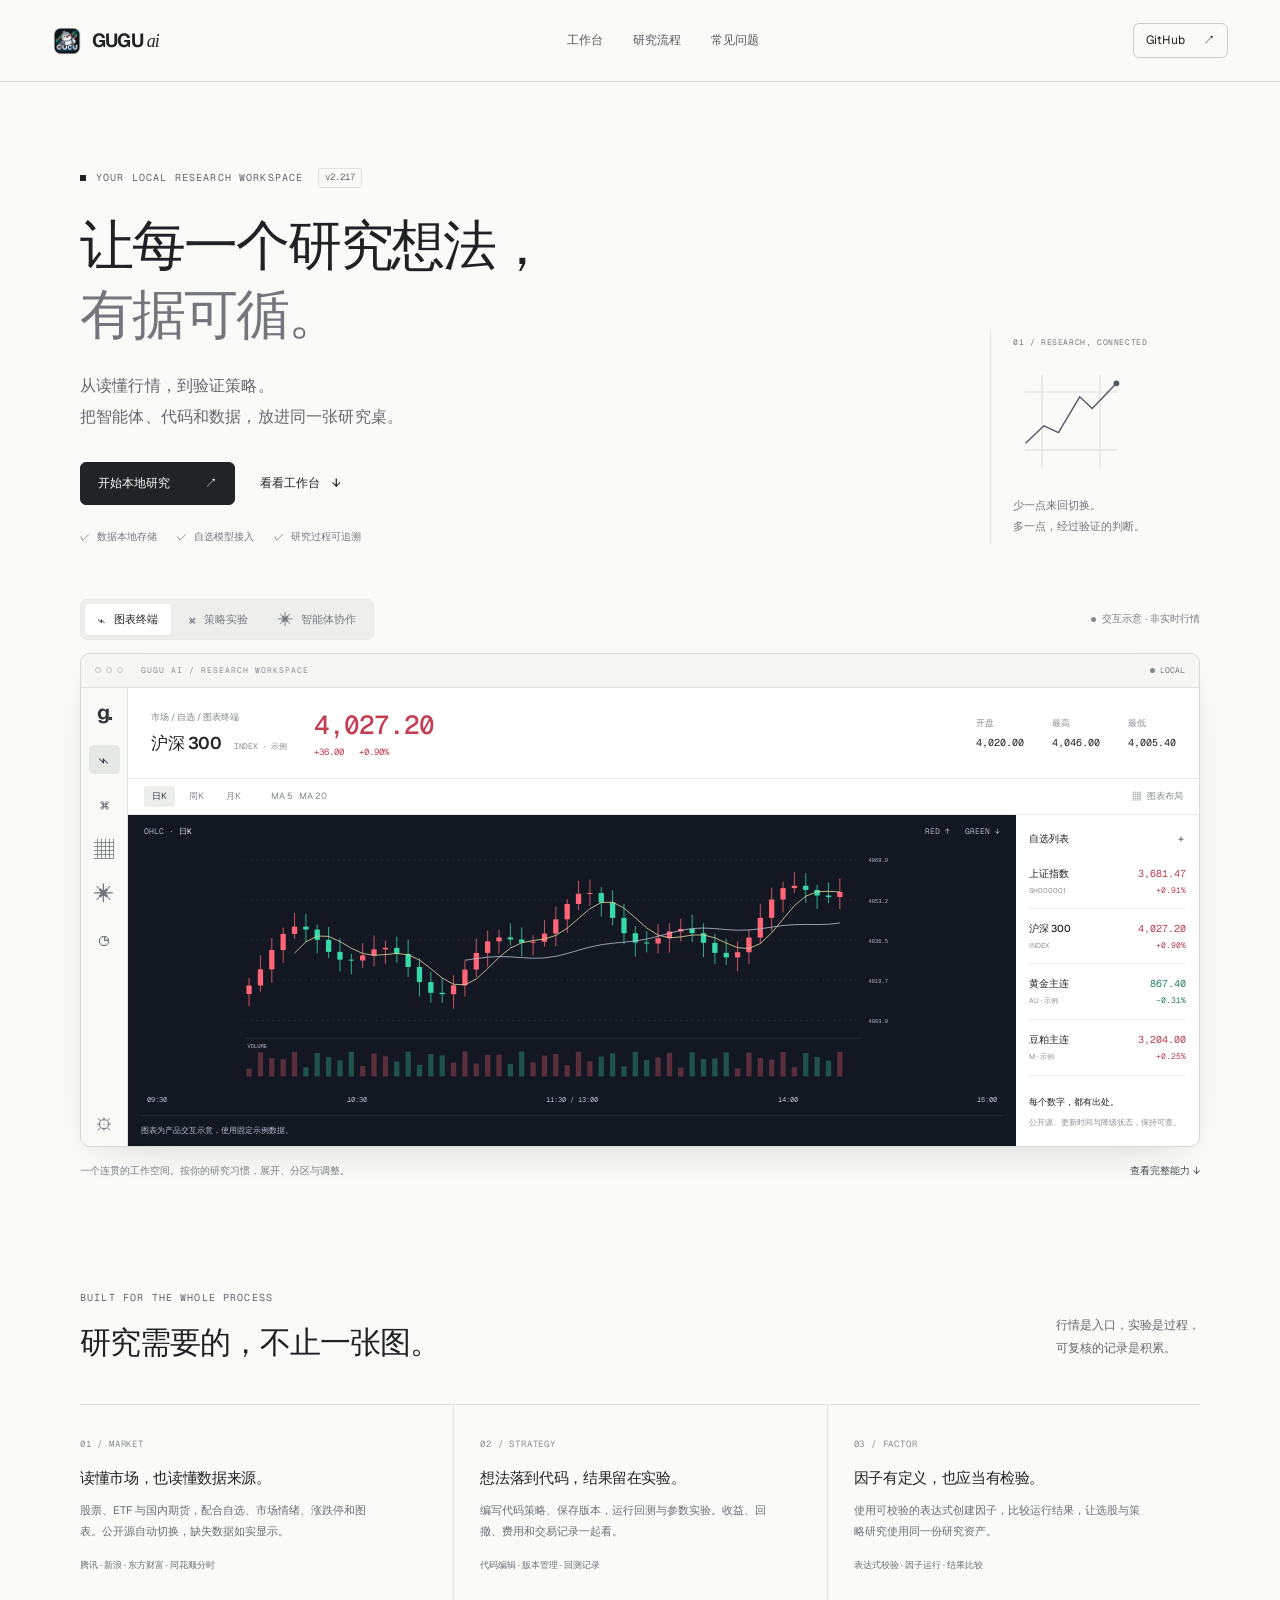
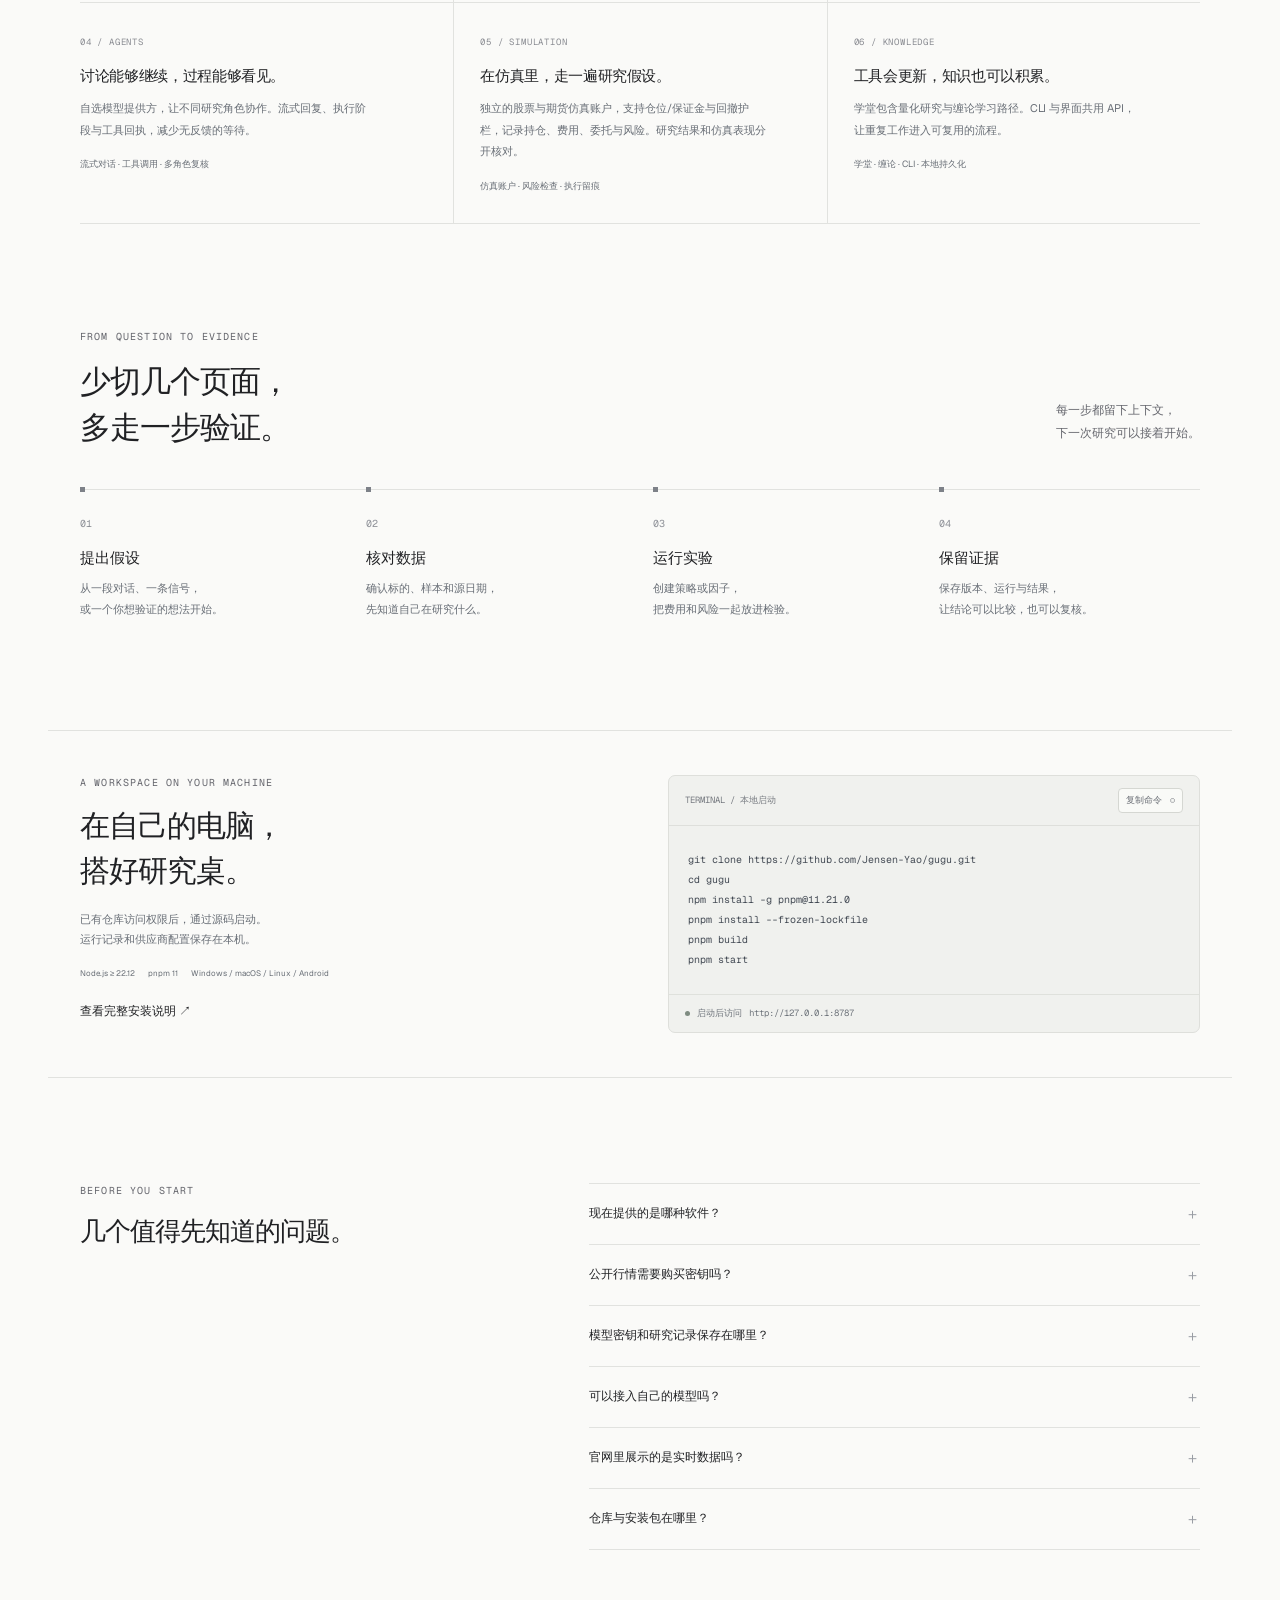
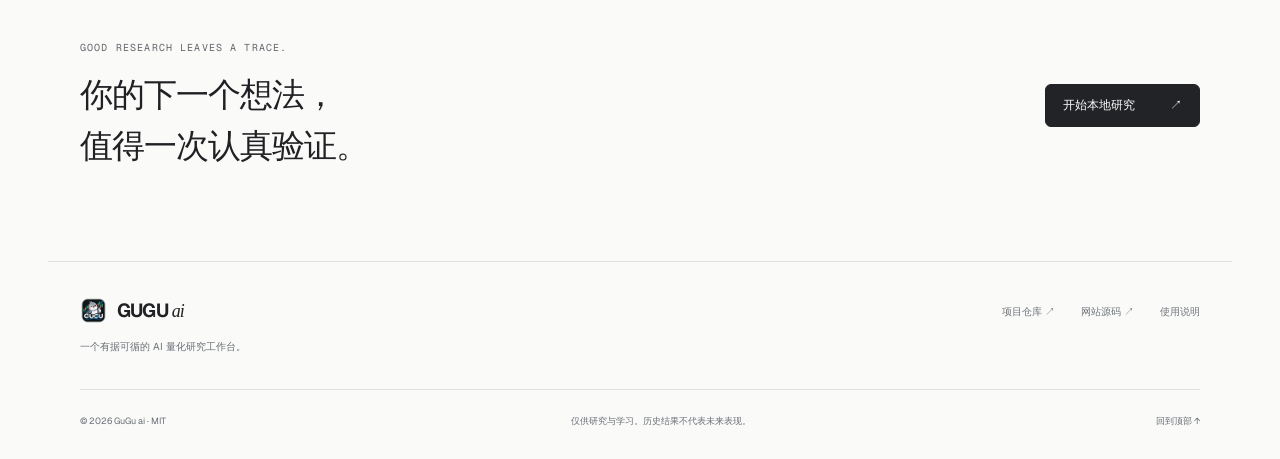
==== site/index.html @ 92b81708 "docs: update product version" ====
<!doctype html>
<html lang="zh-CN">
<head>
  <meta charset="utf-8">
  <meta name="viewport" content="width=device-width, initial-scale=1">
  <meta name="theme-color" content="#fafaf8">
  <meta name="description" content="GuGu ai 是在本地运行的 AI 量化研究工作台。把行情、智能体、代码策略、因子检验与仿真账户连接成可追溯的研究流程。">
  <meta property="og:title" content="GuGu ai — 让每一个研究想法，有据可循。">
  <meta property="og:description" content="行情、策略、因子与智能体，一个连贯的本地研究工作台。">
  <meta property="og:type" content="website">
  <meta property="og:url" content="https://jensen-yao.github.io/gugu-site/">
  <meta name="twitter:card" content="summary_large_image">
  <meta property="og:image" content="https://jensen-yao.github.io/gugu-site/assets/social.png">
  <link rel="canonical" href="https://jensen-yao.github.io/gugu-site/">
  <link rel="icon" href="assets/logo.png" type="image/png">
  <link rel="stylesheet" href="style.css">
  <title>GuGu ai · 让研究，有据可循。</title>
  <script src="app.js" defer></script>
</head>
<body>
  <a class="skip-link" href="#main">跳到正文</a>
  <header class="site-header">
    <a class="brand" href="#" aria-label="GuGu ai 首页"><img src="assets/logo.png" width="30" height="30" alt=""><span>GUGU<span class="brand-ai">ai</span></span></a>
    <nav aria-label="主导航"><a href="#workspace">工作台</a><a href="#workflow">研究流程</a><a href="#questions">常见问题</a></nav>
    <a class="header-action" href="https://github.com/Jensen-Yao/gugu" target="_blank" rel="noopener noreferrer">GitHub <span aria-hidden="true">↗</span></a>
  </header>
  <main id="main">
    <section class="hero section-wrap" aria-labelledby="hero-title">
      <div class="hero-copy">
        <div class="eyebrow"><span class="small-mark" aria-hidden="true"></span> YOUR LOCAL RESEARCH WORKSPACE <span class="version">v2.217</span></div>
        <h1 id="hero-title">让每一个研究想法，<br><span>有据可循。</span></h1>
        <p class="hero-description">从读懂行情，到验证策略。<br class="desktop-break">把智能体、代码和数据，放进同一张研究桌。</p>
        <div class="hero-actions"><a class="button button-primary" href="#start">开始本地研究 <span aria-hidden="true">↗</span></a><a class="text-link" href="#workspace">看看工作台 <span aria-hidden="true">↓</span></a></div>
        <div class="hero-notes"><span><i aria-hidden="true">✓</i> 数据本地存储</span><span><i aria-hidden="true">✓</i> 自选模型接入</span><span><i aria-hidden="true">✓</i> 研究过程可追溯</span></div>
      </div>
      <div class="hero-aside"><span class="aside-index">01 / RESEARCH, CONNECTED</span><svg viewBox="0 0 120 120" aria-hidden="true"><path d="M12 90h96M30 108V12M12 30h96M90 108V12"/><path class="aside-trend" d="M13 83l19-18 15 7 22-37 13 12 25-26"/><circle cx="107" cy="21" r="3"/></svg><p>少一点来回切换。<br>多一点，经过验证的判断。</p></div>
    </section>

    <section id="workspace" class="workspace-section section-wrap" aria-labelledby="workspace-title">
      <div class="workspace-heading"><h2 id="workspace-title" class="visually-hidden">探索研究工作台</h2><div class="preview-tabs" role="tablist" aria-label="工作台预览"><button id="tab-market" role="tab" aria-selected="true" aria-controls="preview-market" tabindex="0" data-view="market"><span aria-hidden="true">⌁</span> 图表终端</button><button id="tab-strategy" role="tab" aria-selected="false" aria-controls="preview-strategy" tabindex="-1" data-view="strategy"><span aria-hidden="true">⌘</span> 策略实验</button><button id="tab-agent" role="tab" aria-selected="false" aria-controls="preview-agent" tabindex="-1" data-view="agent"><span aria-hidden="true">✳</span> 智能体协作</button></div><span class="preview-label"><span aria-hidden="true"></span> 交互示意 · 非实时行情</span></div>
      <div class="product-window">
        <div class="window-chrome"><span class="window-dot"></span><span class="window-dot"></span><span class="window-dot"></span><span class="window-title">GUGU AI / RESEARCH WORKSPACE</span><span class="window-local"><span></span> LOCAL</span></div>
        <div class="product-content">
          <aside class="product-rail" aria-hidden="true"><span class="mini-logo">g.</span><span class="rail-item selected">⌁</span><span class="rail-item">⌘</span><span class="rail-item">▦</span><span class="rail-item">✳</span><span class="rail-item">◷</span><span class="rail-bottom">⚙</span></aside>
          <div class="preview-main">
            <section id="preview-market" class="preview-panel" role="tabpanel" aria-labelledby="tab-market">
              <div class="terminal-top"><div><span class="terminal-breadcrumb">市场 / 自选 / 图表终端</span><h3>沪深 300 <span>INDEX · 示例</span></h3></div><div class="terminal-price"><strong>4,027.20</strong><span>+36.00 &nbsp; +0.90%</span></div><dl class="preview-metrics"><div><dt>开盘</dt><dd>4,020.00</dd></div><div><dt>最高</dt><dd>4,046.00</dd></div><div><dt>最低</dt><dd>4,005.40</dd></div></dl></div>
              <div class="terminal-tools"><div class="periods" role="group" aria-label="示意图周期"><button data-period="1d" class="selected" aria-pressed="true">日K</button><button data-period="1w" aria-pressed="false">周K</button><button data-period="1M" aria-pressed="false">月K</button></div><span>MA 5 &nbsp; MA 20</span><span class="tool-layout">▦ &nbsp; 图表布局</span></div>
              <div class="terminal-body"><div class="chart-preview"><div class="chart-caption"><span>OHLC · <b id="chart-period-label">日K</b></span><span>RED ↑ &nbsp; GREEN ↓</span></div><svg id="market-chart" viewBox="0 0 850 320" role="img" aria-label="可切换周期的红涨绿跌K线示意图"></svg><div class="chart-footer"><span>09:30</span><span>10:30</span><span>11:30 / 13:00</span><span>14:00</span><span>15:00</span></div><div class="chart-source">图表为产品交互示意，使用固定示例数据。</div></div><aside class="watch-preview"><div>自选列表 <span>＋</span></div><dl><div><dt>上证指数<small>SH000001</small></dt><dd class="up">3,681.47<small>+0.91%</small></dd></div><div><dt>沪深 300<small>INDEX</small></dt><dd class="up">4,027.20<small>+0.90%</small></dd></div><div><dt>黄金主连<small>AU · 示例</small></dt><dd class="down">867.40<small>−0.31%</small></dd></div><div><dt>豆粕主连<small>M · 示例</small></dt><dd class="up">3,204.00<small>+0.25%</small></dd></div></dl><div class="watch-bottom"><b>每个数字，都有出处。</b><p>公开源、更新时间与降级状态，保持可查。</p></div></aside></div>
            </section>
            <section id="preview-strategy" class="preview-panel strategy-preview" role="tabpanel" aria-labelledby="tab-strategy" hidden>
              <div class="demo-heading"><div><span class="terminal-breadcrumb">研究 / 策略实验</span><h3>把假设，交给数据验证。</h3></div><span class="demo-badge">工作流示意</span></div>
              <div class="strategy-grid"><div class="code-demo"><div><span>trend_research.js</span><span>JavaScript</span></div><pre><code><span class="code-comment">// 先定义信号，再检验假设。</span>
<span class="code-keyword">const</span> fast = sma(close, <span class="code-number">10</span>);
<span class="code-keyword">const</span> slow = sma(close, <span class="code-number">30</span>);

<span class="code-keyword">return</span> {
  enter: crossAbove(fast, slow),
  exit: crossBelow(fast, slow),
  risk: { maxWeight: <span class="code-number">0.2</span> }
};

<span class="code-comment">// 伪代码示意，请按平台运行接口编写。</span></code></pre></div><div class="experiment-steps"><div><span>01</span><section><b>明确研究假设</b><p>信号、标的、样本窗口与风险约束。</p></section><i>✓</i></div><div><span>02</span><section><b>运行回测实验</b><p>把费用、滑点与样本边界放进结果。</p></section><i>✓</i></div><div><span>03</span><section><b>比较运行与证据</b><p>保留参数版本、运行记录与指标。</p></section><i>✓</i></div><div class="experiment-note">收益曲线只是开始。<br><b>研究结论，应当能够被复核。</b></div></div></div>
            </section>
            <section id="preview-agent" class="preview-panel agent-preview" role="tabpanel" aria-labelledby="tab-agent" hidden>
              <div class="demo-heading"><div><span class="terminal-breadcrumb">研究 / 智能体协作</span><h3>看得见过程，也找得到依据。</h3></div><span class="demo-badge">对话过程示意</span></div><div class="agent-demo-grid"><div class="agent-conversation"><div class="demo-user">研究沪深 300 的动量策略，先确认数据，再提出验证方案。</div><div class="demo-agent"><span class="agent-avatar">g.</span><div><b>GUGU 研究助手</b><p>先检查数据来源与样本窗口，再比较不同动量周期的表现。将交易成本和回撤作为检验约束。</p><div class="tool-receipt"><span>✓</span><div><strong>读取市场历史数据</strong><small>工具回执 · 提供方 / 周期 / 样本范围</small></div><span>已完成</span></div><details><summary>查看研究阶段</summary><p>核实数据 → 明确假设 → 设计实验 → 复核证据。模型提供的过程说明与工具回执可展开查看。</p></details></div></div></div><div class="agent-roles"><span class="tiny-title">一起研究，各有侧重</span><div><i>01</i><b>行情分析</b><small>价格、结构与样本质量</small></div><div><i>02</i><b>策略研究</b><small>信号、参数与实验设计</small></div><div><i>03</i><b>风险复核</b><small>回撤、成本与失效条件</small></div><p>工具调用与结果有迹可循，<br>等待也能知道进度。</p></div></div>
            </section>
          </div>
        </div>
      </div>
      <div class="workspace-caption"><span>一个连贯的工作空间。按你的研究习惯，展开、分区与调整。</span><a href="#capabilities">查看完整能力 <span aria-hidden="true">↓</span></a></div>
    </section>

    <section id="capabilities" class="capabilities section-wrap" aria-labelledby="capabilities-title">
      <div class="section-heading"><div><span class="eyebrow">BUILT FOR THE WHOLE PROCESS</span><h2 id="capabilities-title">研究需要的，不止一张图。</h2></div><p>行情是入口，实验是过程，<br>可复核的记录是积累。</p></div>
      <div class="capability-grid"><article><span class="feature-index">01 / MARKET</span><h3>读懂市场，也读懂数据来源。</h3><p>股票、ETF 与国内期货，配合自选、市场情绪、涨跌停和图表。公开源自动切换，缺失数据如实显示。</p><span class="feature-note">腾讯 · 新浪 · 东方财富 · 同花顺分时</span></article><article><span class="feature-index">02 / STRATEGY</span><h3>想法落到代码，结果留在实验。</h3><p>编写代码策略、保存版本，运行回测与参数实验。收益、回撤、费用和交易记录一起看。</p><span class="feature-note">代码编辑 · 版本管理 · 回测记录</span></article><article><span class="feature-index">03 / FACTOR</span><h3>因子有定义，也应当有检验。</h3><p>使用可校验的表达式创建因子，比较运行结果，让选股与策略研究使用同一份研究资产。</p><span class="feature-note">表达式校验 · 因子运行 · 结果比较</span></article><article><span class="feature-index">04 / AGENTS</span><h3>讨论能够继续，过程能够看见。</h3><p>自选模型提供方，让不同研究角色协作。流式回复、执行阶段与工具回执，减少无反馈的等待。</p><span class="feature-note">流式对话 · 工具调用 · 多角色复核</span></article><article><span class="feature-index">05 / SIMULATION</span><h3>在仿真里，走一遍研究假设。</h3><p>独立的股票与期货仿真账户，支持仓位/保证金与回撤护栏，记录持仓、费用、委托与风险。研究结果和仿真表现分开核对。</p><span class="feature-note">仿真账户 · 风险检查 · 执行留痕</span></article><article><span class="feature-index">06 / KNOWLEDGE</span><h3>工具会更新，知识也可以积累。</h3><p>学堂包含量化研究与缠论学习路径。CLI 与界面共用 API，让重复工作进入可复用的流程。</p><span class="feature-note">学堂 · 缠论 · CLI · 本地持久化</span></article></div>
    </section>

    <section id="workflow" class="workflow section-wrap" aria-labelledby="workflow-title"><div class="section-heading"><div><span class="eyebrow">FROM QUESTION TO EVIDENCE</span><h2 id="workflow-title">少切几个页面，<br>多走一步验证。</h2></div><p>每一步都留下上下文，<br>下一次研究可以接着开始。</p></div><ol class="workflow-line"><li><span>01</span><h3>提出假设</h3><p>从一段对话、一条信号，<br>或一个你想验证的想法开始。</p></li><li><span>02</span><h3>核对数据</h3><p>确认标的、样本和源日期，<br>先知道自己在研究什么。</p></li><li><span>03</span><h3>运行实验</h3><p>创建策略或因子，<br>把费用和风险一起放进检验。</p></li><li><span>04</span><h3>保留证据</h3><p>保存版本、运行与结果，<br>让结论可以比较，也可以复核。</p></li></ol></section>

    <section id="start" class="start-section section-wrap" aria-labelledby="start-title"><div class="start-copy"><span class="eyebrow">A WORKSPACE ON YOUR MACHINE</span><h2 id="start-title">在自己的电脑，<br>搭好研究桌。</h2><p>已有仓库访问权限后，通过源码启动。<br>运行记录和供应商配置保存在本机。</p><div class="start-requirements"><span>Node.js ≥ 22.12</span><span>pnpm 11</span><span>Windows / macOS / Linux / Android</span></div><a class="text-link" href="https://github.com/Jensen-Yao/gugu#快速开始" target="_blank" rel="noopener noreferrer">查看完整安装说明 ↗</a></div><div class="install-panel"><div class="install-heading"><span>TERMINAL / 本地启动</span><button id="copy-install" type="button" aria-label="复制启动命令">复制命令 <span aria-hidden="true">▢</span></button></div><pre><code id="install-code">git clone https://github.com/Jensen-Yao/gugu.git
cd gugu
npm install -g pnpm@11.21.0
pnpm install --frozen-lockfile
pnpm build
pnpm start</code></pre><div class="install-footer"><span class="local-dot"></span> 启动后访问 <code>http://127.0.0.1:8787</code></div><p id="copy-status" class="visually-hidden" role="status" aria-live="polite"></p></div></section>

    <section id="questions" class="faq section-wrap" aria-labelledby="faq-title"><div class="faq-heading"><span class="eyebrow">BEFORE YOU START</span><h2 id="faq-title">几个值得先知道的问题。</h2></div><div class="faq-list"><details><summary>现在提供的是哪种软件？<span aria-hidden="true">＋</span></summary><p>目前提供本地 Web 工作台、Node.js 服务、CLI、Electron 桌面端，以及 Android 原生端。桌面端复用同一界面和本地后端；Android 端内置全部沪深北A股与国内期货完整合约目录、公开行情快照、本地模拟炒股、研究、学堂与工具，不需要填写服务地址。公开下载站尚未发布。此站点用于介绍产品与演示交互。</p></details><details><summary>公开行情需要购买密钥吗？<span aria-hidden="true">＋</span></summary><p>已接入的公开行情通道无需密钥。它们通过轮询获取数据，可能延迟、限流或暂时不可用，并非交易所逐笔行情。页面会展示来源、源日期与快照降级状态；同花顺通道用于股票分时。</p></details><details><summary>模型密钥和研究记录保存在哪里？<span aria-hidden="true">＋</span></summary><p>供应商配置、会话和研究记录保存在本机 data 目录，不放入代码仓库。使用模型时，请求会发往你选择的模型提供方；调用外部工具时，数据传输范围由对应连接配置决定。</p></details><details><summary>可以接入自己的模型吗？<span aria-hidden="true">＋</span></summary><p>可以在工作台设置里配置模型提供方，包括 OpenAI 兼容接口及本地模型服务。模型的费用、网络可用性与工具支持，以你配置的提供方为准。</p></details><details><summary>官网里展示的是实时数据吗？<span aria-hidden="true">＋</span></summary><p>官网预览采用固定示例数据，帮助理解页面和研究流程。实际行情、模型调用和研究任务需要在启动后的本地工作台中使用。</p></details><details><summary>仓库与安装包在哪里？<span aria-hidden="true">＋</span></summary><p>应用代码位于 GitHub 项目仓库，目前需要访问权限。可以按 README 从源码运行，也可在本地执行 `pnpm desktop:build` 生成 Windows 安装包；这里没有提供未经发布的下载链接。</p></details></div></section>

    <section class="final-cta section-wrap"><div><span class="eyebrow">GOOD RESEARCH LEAVES A TRACE.</span><h2>你的下一个想法，<br>值得一次认真验证。</h2></div><a class="button button-primary" href="#start">开始本地研究 <span aria-hidden="true">↗</span></a></section>
  </main>
  <footer class="site-footer section-wrap"><div><a class="brand" href="#"><img src="assets/logo.png" width="27" height="27" alt=""><span>GUGU<span class="brand-ai">ai</span></span></a><p>一个有据可循的 AI 量化研究工作台。</p></div><div class="footer-links"><a href="https://github.com/Jensen-Yao/gugu" target="_blank" rel="noopener noreferrer">项目仓库 ↗</a><a href="https://github.com/Jensen-Yao/gugu-site" target="_blank" rel="noopener noreferrer">网站源码 ↗</a><a href="#questions">使用说明</a></div><div class="footer-bottom"><span>© 2026 GuGu ai · MIT</span><span>仅供研究与学习。历史结果不代表未来表现。</span><a href="#">回到顶部 ↑</a></div></footer>
</body>
</html>
---- site/style.css ----
@font-face{font-family:Geist;src:url('assets/fonts/geist-latin.woff2') format('woff2');font-weight:100 900;font-display:swap}@font-face{font-family:'Geist Mono';src:url('assets/fonts/geist-mono-latin.woff2') format('woff2');font-weight:100 900;font-display:swap}
:root{color-scheme:light;--paper:#fafaf8;--ink:#202124;--muted:#65666d;--line:#e1e2df;--navy:#131722;--red:#ff6577;--green:#38d9a9;--mono:'Geist Mono',Consolas,monospace;font-family:Geist,'Segoe UI','PingFang SC','Microsoft YaHei',sans-serif;font-synthesis:none;scroll-behavior:smooth;scroll-padding-top:94px}*{box-sizing:border-box}body{margin:0;background:var(--paper);color:var(--ink);font-size:15px;-webkit-font-smoothing:antialiased}button,a{-webkit-tap-highlight-color:transparent}a{color:inherit;text-decoration:none}button{font:inherit;cursor:pointer}button:focus-visible,a:focus-visible,summary:focus-visible{outline:2px solid #45618a;outline-offset:5px}button,a,summary{touch-action:manipulation}h1,h2,h3,p{margin:0}button:disabled{cursor:default}[hidden]{display:none!important}.section-wrap{max-width:1184px;margin-inline:auto;padding-inline:32px}.eyebrow{display:flex;align-items:center;gap:10px;font:10px/1.6 var(--mono);letter-spacing:1.15px;color:var(--muted)}.site-header{max-width:1440px;margin:auto;padding:23px 52px;display:flex;align-items:center;justify-content:space-between;border-bottom:1px solid var(--line);gap:24px}.brand{display:inline-flex;align-items:center;gap:10px;font-size:19px;font-weight:680;letter-spacing:-.8px}.brand img{display:block}.brand-ai{font-family:Georgia,serif;font-style:italic;font-size:18px;letter-spacing:-1px;padding-left:4px;font-weight:500}.site-header nav{display:flex;gap:30px;margin-left:34px}.site-header nav a,.header-action{font-size:12px;color:#55565c}.site-header nav a:hover,.text-link:hover,.footer-links a:hover{color:#111;text-decoration:underline;text-underline-offset:5px}.header-action{display:flex;gap:18px;border:1px solid #cdcecb;border-radius:6px;padding:8px 12px;color:var(--ink)}.hero{padding-top:86px;padding-bottom:55px;display:grid;grid-template-columns:1fr 210px;gap:32px;align-items:end}.small-mark{width:6px;height:6px;background:var(--ink)}.version{font:9px/1.5 var(--mono);letter-spacing:0;padding:2px 6px;border:1px solid var(--line);border-radius:3px;margin-left:5px}.hero h1{font-size:clamp(37px,4.2vw,57px);font-weight:630;line-height:1.3;letter-spacing:-2.1px;margin:23px 0 20px}.hero h1>span{color:#74767c}.hero-description{font-size:16px;line-height:1.95;color:var(--muted);letter-spacing:.15px}.hero-actions{display:flex;gap:25px;align-items:center;margin-top:29px}.button{display:inline-flex;align-items:center;justify-content:center;gap:35px;border-radius:6px;padding:12px 17px;font-size:12px;font-weight:500;min-height:43px;transition:background .16s ease,transform .16s ease}.button-primary{background:#222326;color:white;border:1px solid #222326}.button-primary:hover{background:#414246;transform:translateY(-1px)}.text-link{font-size:12px;font-weight:500;display:inline-flex;gap:12px;align-items:center}.hero-notes{display:flex;gap:20px;font-size:10px;color:#74767c;margin-top:25px}.hero-notes i{font-style:normal;padding-right:4px;color:#55575a}.hero-aside{padding:0 0 7px 22px;border-left:1px solid var(--line)}.aside-index{font:8px var(--mono);letter-spacing:.6px;color:#77797e;white-space:nowrap}.hero-aside svg{width:116px;margin:14px 0 12px;fill:none;stroke:#dcddda;stroke-width:1}.hero-aside .aside-trend{stroke:#535b69;stroke-width:1.5}.hero-aside svg circle{fill:#535b69;stroke:none}.hero-aside p{font-size:11px;line-height:1.9;color:#717379}.workspace-section{scroll-margin-top:25px}.workspace-heading{display:flex;justify-content:space-between;align-items:center;margin-bottom:13px;gap:16px}.preview-tabs{display:flex;gap:4px;padding:4px;background:#eeefec;border:1px solid #e8e9e6;border-radius:7px}.preview-tabs button{border:0;background:none;color:#777980;border-radius:4px;padding:8px 13px;font-size:11px;display:flex;gap:8px;align-items:center;white-space:nowrap;transition:background .14s ease,color .14s ease}.preview-tabs [aria-selected=true]{color:#25262b;background:#fff;box-shadow:0 1px 3px #0000000b}.preview-tabs button span{font-size:15px;line-height:1}.preview-label{font-size:10px;color:#777980;display:flex;align-items:center;gap:6px}.preview-label>span{width:5px;height:5px;border-radius:50%;background:#888b91}.product-window{background:#fff;border:1px solid #d7d9d6;border-radius:10px;overflow:hidden;box-shadow:0 16px 45px -24px #20212433,0 3px 8px #20212405}.window-chrome{height:34px;display:flex;align-items:center;gap:5px;padding:0 14px;background:#f6f7f5;border-bottom:1px solid #e1e2df}.window-dot{width:6px;height:6px;border-radius:50%;border:1px solid #c7c9c5}.window-title{font:8px var(--mono);letter-spacing:1px;color:#8b8d92;margin-left:13px}.window-local{margin-left:auto;display:flex;align-items:center;gap:5px;font:8px var(--mono);color:#74767c}.window-local>span,.local-dot{display:inline-block;width:5px;height:5px;border-radius:50%;background:#7f8c81}.product-content{display:flex;min-height:440px}.product-rail{flex:0 0 47px;border-right:1px solid var(--line);background:#f9faf8;padding:11px 7px;display:flex;align-items:center;flex-direction:column;gap:16px;color:#73757d}.mini-logo{font-size:21px;font-weight:650;color:#34363c;letter-spacing:-1.5px;margin-bottom:3px}.rail-item{display:grid;place-items:center;width:31px;height:29px;font-size:20px}.rail-item.selected{color:#313943;background:#e6e8e6;border-radius:5px}.rail-bottom{margin-top:auto;font-size:17px}.preview-main{flex:1;min-width:0}.terminal-top{display:flex;align-items:center;padding:20px 23px;gap:28px}.terminal-breadcrumb{display:block;font-size:9px;color:#81848c;margin-bottom:8px}.terminal-top h3{font-size:17px;font-weight:600;letter-spacing:-.4px}.terminal-top h3>span{font:8px var(--mono);font-weight:400;color:#8a8c94;margin-left:9px}.terminal-price{margin-right:auto;display:flex;flex-direction:column;gap:4px;color:#c53d52}.terminal-price strong{font:500 26px var(--mono);letter-spacing:-1px}.terminal-price>span{font:9px var(--mono)}.preview-metrics{display:flex;gap:28px;font-size:9px;margin:0}.preview-metrics dt{color:#8a8c93;margin-bottom:6px}.preview-metrics dd{margin:0;font:10px var(--mono)}.terminal-tools{display:flex;align-items:center;border-block:1px solid #e9eae7;gap:22px;padding:7px 16px;font-size:9px;color:#878a91}.periods{display:flex;gap:6px}.periods button{border:0;background:none;color:#858890;font-size:9px;padding:4px 8px;border-radius:3px}.periods .selected{color:#303744;background:#eceeeb}.tool-layout{margin-left:auto}.terminal-body{display:grid;grid-template-columns:1fr 183px;min-height:316px}.chart-preview{background:var(--navy);padding:11px 13px 8px;min-width:0;color:#bfc7d5}.chart-caption{display:flex;justify-content:space-between;gap:12px;font:8px var(--mono);padding:0 3px 6px;color:#acb5c5}.chart-caption b{font-weight:450;color:#e0e4ed}#market-chart{width:100%;height:249px;display:block}.chart-footer{display:flex;justify-content:space-between;font:7px var(--mono);color:#b3bfd2;padding:0 6px;margin-top:3px}.chart-source{font-size:8px;color:#b5bfd0;border-top:1px solid #ffffff13;padding-top:9px;margin-top:11px}.watch-preview{padding:17px 13px;display:flex;flex-direction:column}.watch-preview>div:first-child{display:flex;justify-content:space-between;font-size:10px}.watch-preview dl{margin:8px 0 0}.watch-preview dl>div{display:flex;justify-content:space-between;gap:10px;padding:13px 0;border-bottom:1px solid #eeefec;font-size:10px}.watch-preview dt{font-weight:500}.watch-preview dd{font:10px var(--mono);margin:0;text-align:right}.watch-preview small{display:block;font-size:7px;color:#8b8e96;margin-top:5px;font-weight:400}.watch-preview dd small{color:inherit;font-size:8px}.up{color:#b93f51}.down{color:#238067}.watch-bottom{margin-top:auto;padding-top:14px}.watch-bottom b{font-size:9px;font-weight:500}.watch-bottom p{font-size:8px;line-height:1.8;color:#8b8e96;margin-top:6px}.workspace-caption{display:flex;justify-content:space-between;gap:20px;font-size:10px;color:#797c83;margin-top:17px}.workspace-caption a{color:#454950;white-space:nowrap}.capabilities{padding-top:112px}.section-heading{display:flex;justify-content:space-between;align-items:end;gap:40px;margin-bottom:38px}.section-heading h2,.start-copy h2,.faq h2{font-size:31px;line-height:1.5;letter-spacing:-1px;font-weight:580;margin-top:13px}.section-heading>p{font-size:12px;line-height:1.9;color:var(--muted);padding-bottom:6px}.capability-grid{display:grid;grid-template-columns:repeat(3,1fr);border-top:1px solid var(--line)}.capability-grid article{padding:27px 25px 30px 0;border-bottom:1px solid var(--line);min-height:190px}.capability-grid article:not(:nth-child(3n+1)){padding-left:26px;border-left:1px solid var(--line)}.feature-index{font:9px var(--mono);letter-spacing:.8px;color:#8b8d93}.capability-grid h3{font-size:15px;font-weight:560;line-height:1.6;letter-spacing:-.35px;margin:15px 0 10px}.capability-grid p{font-size:11px;line-height:1.95;color:#686e76;max-width:290px}.feature-note{display:block;font-size:9px;color:#686e76;margin-top:17px}.workflow{padding-top:105px}.workflow-line{display:grid;grid-template-columns:repeat(4,1fr);list-style:none;padding:0;margin:0;gap:25px;border-top:1px solid var(--line)}.workflow-line li{position:relative;padding-top:22px}.workflow-line li:before{content:'';position:absolute;left:0;top:-3px;width:5px;height:5px;background:#7d8188}.workflow-line>li>span{font:10px var(--mono);color:#8c8f96}.workflow-line h3{font-size:15px;font-weight:550;margin:17px 0 10px}.workflow-line p{font-size:11px;color:#686e76;line-height:1.9}.start-section{margin-top:110px;display:grid;grid-template-columns:1fr 1fr;gap:55px;padding-top:44px;padding-bottom:44px;border-block:1px solid var(--line)}.start-copy h2{margin-top:12px;font-size:30px}.start-copy>p{font-size:11px;line-height:1.9;color:#686e76;margin-top:16px}.start-requirements{display:flex;flex-wrap:wrap;gap:13px;font-size:8px;color:#686e76;margin:18px 0 22px}.install-panel{align-self:center;background:#f0f1ee;border:1px solid #dedfdb;border-radius:7px;overflow:hidden}.install-heading{padding:12px 16px;display:flex;align-items:center;justify-content:space-between;border-bottom:1px solid #dedfdb;gap:10px}.install-heading>span{font:9px var(--mono);color:#777b81}.install-heading button{border:1px solid #d5d7d2;background:#f9faf7;padding:5px 7px;border-radius:4px;display:flex;align-items:center;gap:8px;font-size:9px;color:#6c7077}.install-panel pre{margin:0;overflow:auto;padding:24px 19px}.install-panel pre code{font:10px/2 var(--mono);color:#424953}.install-footer{border-top:1px solid #dfe1dc;padding:12px 16px;font-size:9px;color:#6e747b;display:flex;align-items:center;gap:7px}.install-footer code{font:9px var(--mono)}.faq{padding-top:105px;display:grid;grid-template-columns:.85fr 1.15fr;gap:58px}.faq h2{font-size:26px}.faq-list details{border-bottom:1px solid var(--line)}.faq-list details:first-child{border-top:1px solid var(--line)}.faq-list summary{font-size:12px;list-style:none;cursor:pointer;display:flex;justify-content:space-between;align-items:center;gap:18px;padding:20px 0;font-weight:500}.faq-list summary::-webkit-details-marker{display:none}.faq-list summary>span{color:#979ba2;font-size:15px;font-weight:400}.faq-list details[open] summary>span{transform:rotate(45deg)}.faq-list details>p{font-size:11px;line-height:2;color:#686e76;padding:0 23px 20px 0}.final-cta{padding-block:90px;display:flex;align-items:center;justify-content:space-between;gap:30px}.final-cta h2{font-size:33px;font-weight:560;letter-spacing:-1px;line-height:1.55;margin-top:13px}.site-footer{padding-block:35px 25px;border-top:1px solid var(--line);display:flex;justify-content:space-between;flex-wrap:wrap;gap:35px}.site-footer>div:first-child>p{font-size:10px;color:#686e76;margin-top:12px}.footer-links{display:flex;gap:26px;align-items:flex-start;font-size:10px;color:#6e747a;padding-top:8px}.footer-bottom{flex-basis:100%;padding-top:25px;border-top:1px solid var(--line);display:flex;justify-content:space-between;gap:20px;font-size:9px;color:#686e76}.visually-hidden,.skip-link:not(:focus){position:absolute!important;width:1px;height:1px;padding:0;margin:-1px;overflow:hidden;clip:rect(0,0,0,0);white-space:nowrap;border:0}.skip-link:focus{position:fixed;z-index:100;left:10px;top:10px;padding:12px;background:white;border:1px solid #222}.demo-heading{display:flex;justify-content:space-between;align-items:center;gap:15px;padding:27px 28px 21px}.demo-heading h3{font-size:20px;font-weight:560;letter-spacing:-.5px}.demo-badge{border:1px solid #e2e5df;background:#f6f8f3;padding:5px 8px;font-size:9px;border-radius:4px;color:#6c746c}.strategy-grid{display:grid;grid-template-columns:1.1fr 1fr;gap:30px;padding:0 28px 30px}.code-demo{background:var(--navy);border-radius:6px;color:#dde2ec;overflow:hidden}.code-demo>div{padding:11px 15px;border-bottom:1px solid #ffffff15;display:flex;justify-content:space-between;font:8px var(--mono);color:#a8b5c7}.code-demo pre{font:11px/2.05 var(--mono);margin:0;padding:21px 17px;overflow:auto}.code-comment{color:#a4b3c8}.code-keyword{color:#d7b8e5}.code-number{color:#b7cfbb}.experiment-steps>div:not(.experiment-note){display:flex;align-items:start;gap:14px;padding:18px 0;border-bottom:1px solid var(--line)}.experiment-steps>div>span{font:10px var(--mono);color:#949a9e;padding-top:2px}.experiment-steps b{font-size:12px;font-weight:550}.experiment-steps p{font-size:10px;line-height:1.8;color:#7e838a;margin-top:6px}.experiment-steps i{margin-left:auto;font-size:10px;font-style:normal;color:#6f8072}.experiment-note{font-size:11px;line-height:2;color:#878c92;margin-top:20px}.experiment-note b{color:#4b525a}.agent-demo-grid{display:grid;grid-template-columns:1.35fr 1fr;gap:40px;padding:0 28px 32px}.demo-user{background:#f0f2ef;border:1px solid #e6e9e3;padding:12px 15px;border-radius:7px;font-size:11px;line-height:1.8;margin-left:45px}.demo-agent{display:flex;gap:12px;margin-top:26px}.agent-avatar{flex:0 0 28px;height:28px;display:grid;place-items:center;background:#24292c;color:#fff;border-radius:6px;font-size:19px;font-weight:600}.demo-agent>div{min-width:0}.demo-agent b{font-size:11px;font-weight:560}.demo-agent p{font-size:11px;line-height:2;color:#747d85;margin-top:8px}.tool-receipt{display:flex;align-items:center;gap:10px;border:1px solid #dce3d9;background:#f5f8f3;border-radius:6px;padding:11px 12px;margin-top:16px;color:#506249;font-size:10px}.tool-receipt strong{display:block;font-size:10px;font-weight:550}.tool-receipt small{display:block;font-size:8px;color:#7d8b76;margin-top:5px}.tool-receipt>span:last-child{margin-left:auto;font-size:8px;white-space:nowrap}.demo-agent details{margin-top:13px;font-size:10px;color:#888f95}.demo-agent summary{cursor:pointer}.agent-roles{padding:5px 0 0 10px}.tiny-title{font-size:9px;color:#8c9298}.agent-roles>div{display:grid;grid-template-columns:25px 1fr;gap:7px 10px;padding:19px 0;border-bottom:1px solid var(--line)}.agent-roles i{grid-row:span 2;font:9px var(--mono);color:#9aa0a6}.agent-roles b{font-size:12px;font-weight:550}.agent-roles small{font-size:9px;color:#92989d}.agent-roles>p{font-size:10px;line-height:1.9;color:#686e76;margin-top:22px}
@media(min-width:1600px){.hero{padding-top:112px}.site-header{padding-inline:70px}}@media(max-width:1000px){.section-wrap{padding-inline:28px}.hero{padding-top:62px;grid-template-columns:1fr 170px}.hero h1{font-size:46px}.site-header{padding:20px 28px}.preview-metrics{gap:15px}.terminal-top{gap:18px;padding:17px}.terminal-top h3>span{display:block;margin:7px 0 0}.terminal-price strong{font-size:22px}.terminal-body{grid-template-columns:1fr 160px}.capability-grid h3{font-size:13px}.capability-grid p{font-size:11px}.start-section{gap:30px}.faq{gap:30px;grid-template-columns:.9fr 1.1fr}.strategy-grid,.agent-demo-grid{gap:22px;padding-inline:20px}.demo-heading{padding-inline:20px}.install-panel pre code{font-size:9px}}@media(max-width:700px){.section-wrap{padding-inline:22px}.site-header{padding:18px 22px}.site-header nav{gap:17px;margin:0}.site-header nav a{font-size:10px}.site-header nav a:nth-child(2){display:none}.header-action{font-size:10px;padding:7px 9px;gap:7px}.brand{font-size:17px;gap:7px}.brand img{width:26px;height:26px}.hero{display:block;padding-top:54px;padding-bottom:37px}.hero h1{font-size:39px;letter-spacing:-1.8px;margin-top:21px}.hero-aside{display:none}.eyebrow{font-size:8px;letter-spacing:.7px;gap:7px}.version{font-size:8px}.hero-description{font-size:14px;line-height:1.9}.hero-actions{gap:20px;margin-top:25px}.hero-notes{gap:12px;font-size:9px;margin-top:22px}.button{gap:25px;font-size:11px;min-height:41px}.text-link{font-size:11px}.workspace-heading{flex-wrap:wrap;gap:10px}.preview-tabs{gap:1px;padding:3px}.preview-tabs button{font-size:10px;padding:7px 9px;gap:5px}.preview-tabs button span{font-size:13px}.preview-label{font-size:8px;margin-left:4px}.product-content{min-height:350px}.product-rail{flex-basis:34px;padding-inline:4px;gap:16px}.rail-item{width:25px;font-size:16px}.mini-logo{font-size:19px}.window-chrome{height:29px;padding-inline:10px}.window-title{font-size:6px;margin-left:7px;letter-spacing:.7px}.window-dot{width:5px;height:5px}.window-local{font-size:6px}.terminal-top{padding:15px 11px;gap:15px}.terminal-breadcrumb{font-size:7px;margin-bottom:6px}.terminal-top h3{font-size:13px}.terminal-top h3>span{font-size:6px;margin-top:5px}.terminal-price{margin-left:auto;margin-right:0}.terminal-price strong{font-size:20px}.terminal-price>span{font-size:7px}.preview-metrics{display:none}.terminal-tools{gap:15px;padding:6px 9px;font-size:7px}.periods{gap:1px}.periods button{font-size:8px;padding:3px 6px}.tool-layout{display:none}.terminal-body{display:block;min-height:253px}.watch-preview{display:none}.chart-preview{padding:10px 8px 7px}.chart-caption{font-size:6px}#market-chart{height:202px}.chart-footer{font-size:6px}.chart-source{font-size:7px;padding-top:7px;margin-top:9px}.workspace-caption{font-size:9px;line-height:1.8;gap:14px}.workspace-caption>a{display:none}.capabilities{padding-top:65px}.section-heading{display:block;margin-bottom:25px}.section-heading h2,.start-copy h2{font-size:26px;margin-top:10px}.section-heading>p{font-size:11px;margin-top:15px}.section-heading>p br{display:none}.capability-grid{grid-template-columns:1fr 1fr}.capability-grid article{padding:22px 17px 23px 0;min-height:205px}.capability-grid article:not(:nth-child(3n+1)){padding-left:0;border-left:0}.capability-grid article:nth-child(2n){padding-left:17px;padding-right:0;border-left:1px solid var(--line)}.feature-index{font-size:8px}.capability-grid h3{font-size:13px;margin-top:12px;line-height:1.7}.capability-grid p{font-size:10px;line-height:1.9}.feature-note{font-size:8px;line-height:1.9;margin-top:11px}.workflow{padding-top:63px}.workflow-line{grid-template-columns:1fr 1fr;gap:30px 22px}.workflow-line li:nth-child(n+3){border-top:1px solid var(--line)}.workflow-line h3{font-size:14px;margin-top:12px}.workflow-line p{font-size:10px}.start-section{grid-template-columns:1fr;margin-top:64px;padding-top:28px;padding-bottom:28px;gap:25px}.start-copy>p{font-size:11px}.start-requirements{margin:15px 0}.install-panel pre{padding:18px 15px}.install-panel pre code{font-size:10px}.install-footer{font-size:8px;padding:12px}.install-footer code{font-size:8px}.faq{padding-top:65px;display:block}.faq h2{font-size:25px}.faq-list{margin-top:25px}.faq-list summary{font-size:11px;padding-block:18px}.faq-list details>p{font-size:10px}.final-cta{padding-block:55px;align-items:start;flex-direction:column;gap:24px}.final-cta h2{font-size:28px}.site-footer{padding-top:27px;gap:28px}.footer-links{font-size:9px;gap:19px}.footer-bottom{font-size:8px;flex-wrap:wrap;gap:12px;padding-top:20px}.footer-bottom>span:nth-child(2){order:3;flex-basis:100%}.footer-bottom>a{margin-left:auto}.demo-heading{padding:20px 13px 18px;align-items:start;gap:7px}.demo-heading h3{font-size:15px;line-height:1.7}.demo-badge{font-size:7px;white-space:nowrap;padding:4px 5px}.strategy-grid{display:flex;flex-direction:column;padding:0 13px 20px;gap:18px}.code-demo pre{font-size:9px;padding:16px 12px}.code-demo>div{font-size:7px;padding:10px 12px}.experiment-steps>div:not(.experiment-note){padding:12px 0}.experiment-steps b{font-size:11px}.experiment-steps p{font-size:9px}.experiment-note{font-size:10px;margin-top:14px}.agent-demo-grid{grid-template-columns:1fr;padding:0 13px 22px;gap:24px}.demo-user{font-size:10px;margin-left:25px;padding:10px 12px}.demo-agent{margin-top:20px;gap:8px}.demo-agent p{font-size:10px}.agent-avatar{flex-basis:24px;height:24px;font-size:16px}.tool-receipt{padding:10px 8px;gap:6px}.tool-receipt strong{font-size:9px}.tool-receipt small{font-size:7px}.agent-roles{display:none}}@media(prefers-reduced-motion:reduce){:root{scroll-behavior:auto}*,*:before,*:after{transition:none!important;animation:none!important}}@media print{.site-header nav,.hero-aside,.hero-actions,.preview-tabs,.final-cta{display:none}.hero{padding-top:25px}.section-wrap{padding-inline:0}.site-header{padding-inline:0}.capabilities,.workflow,.faq{padding-top:30px}.start-section{margin-top:35px}.product-window{break-inside:avoid;box-shadow:none}}
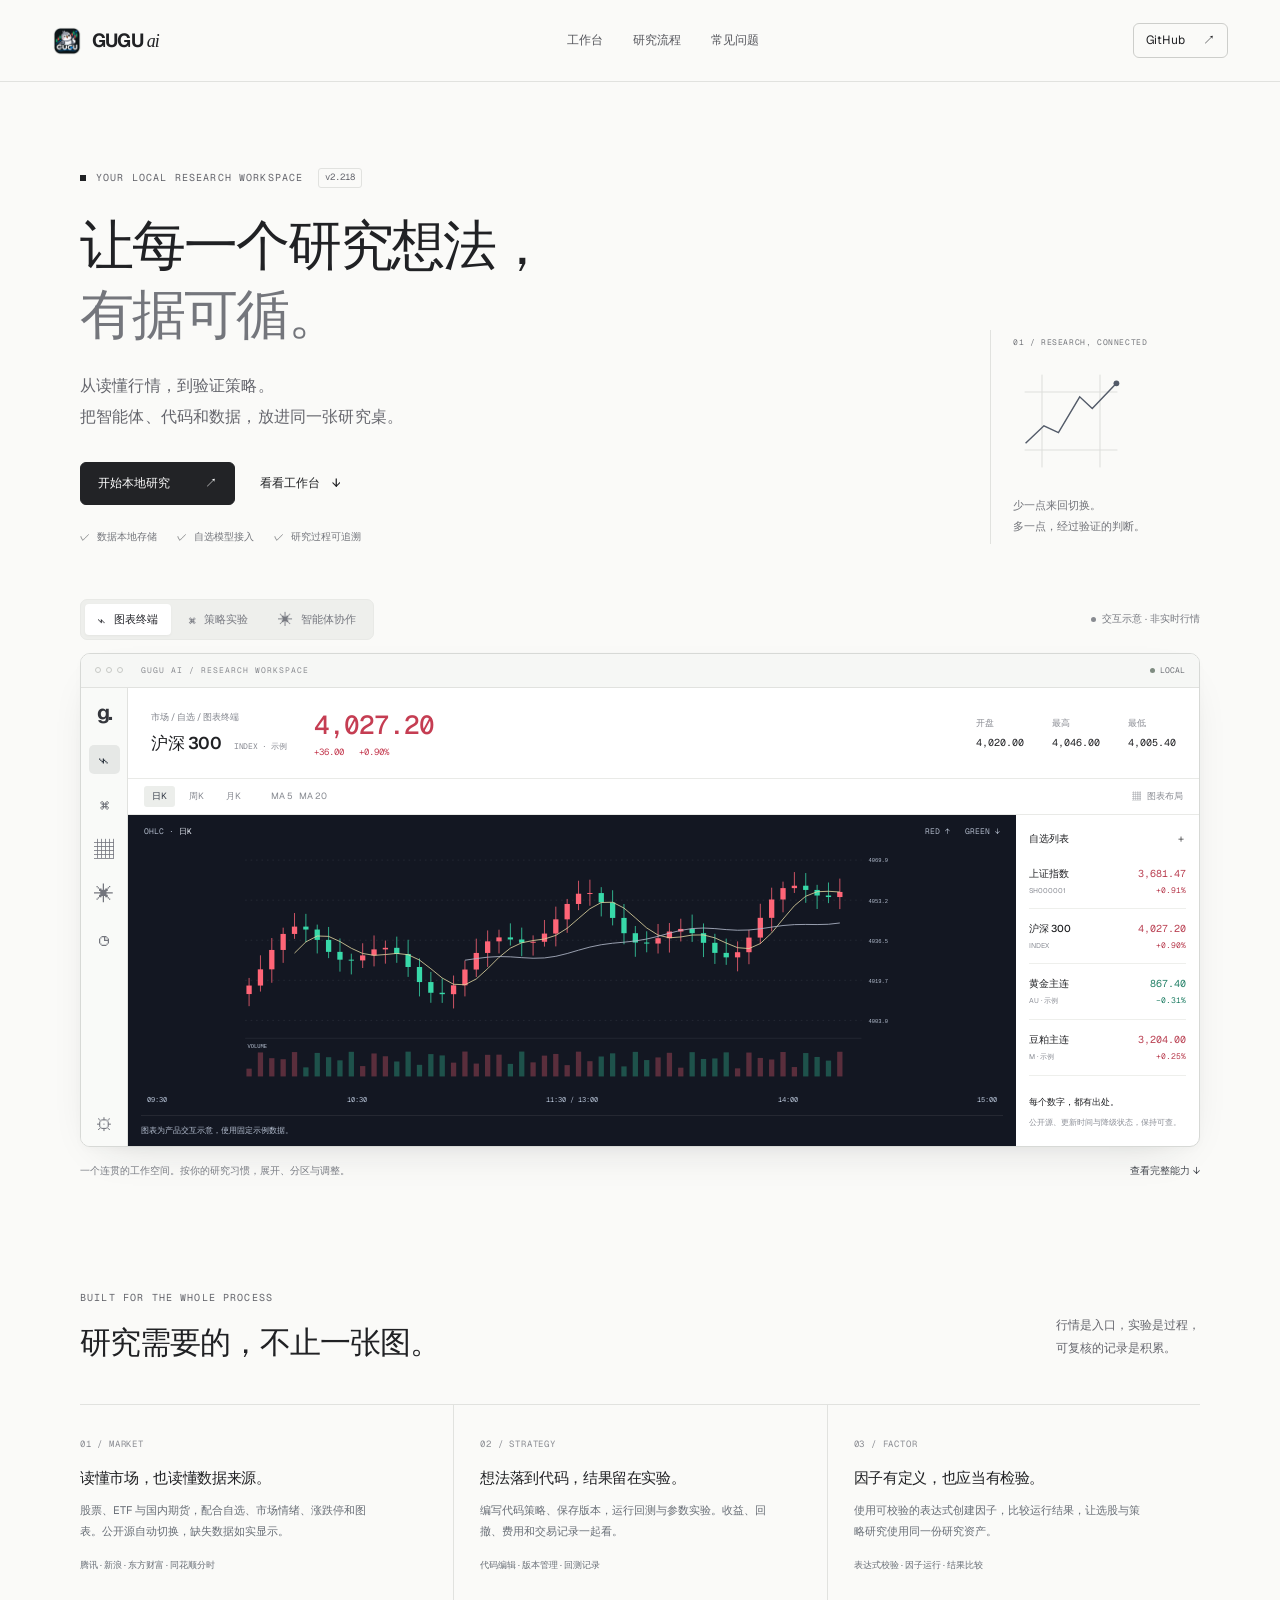
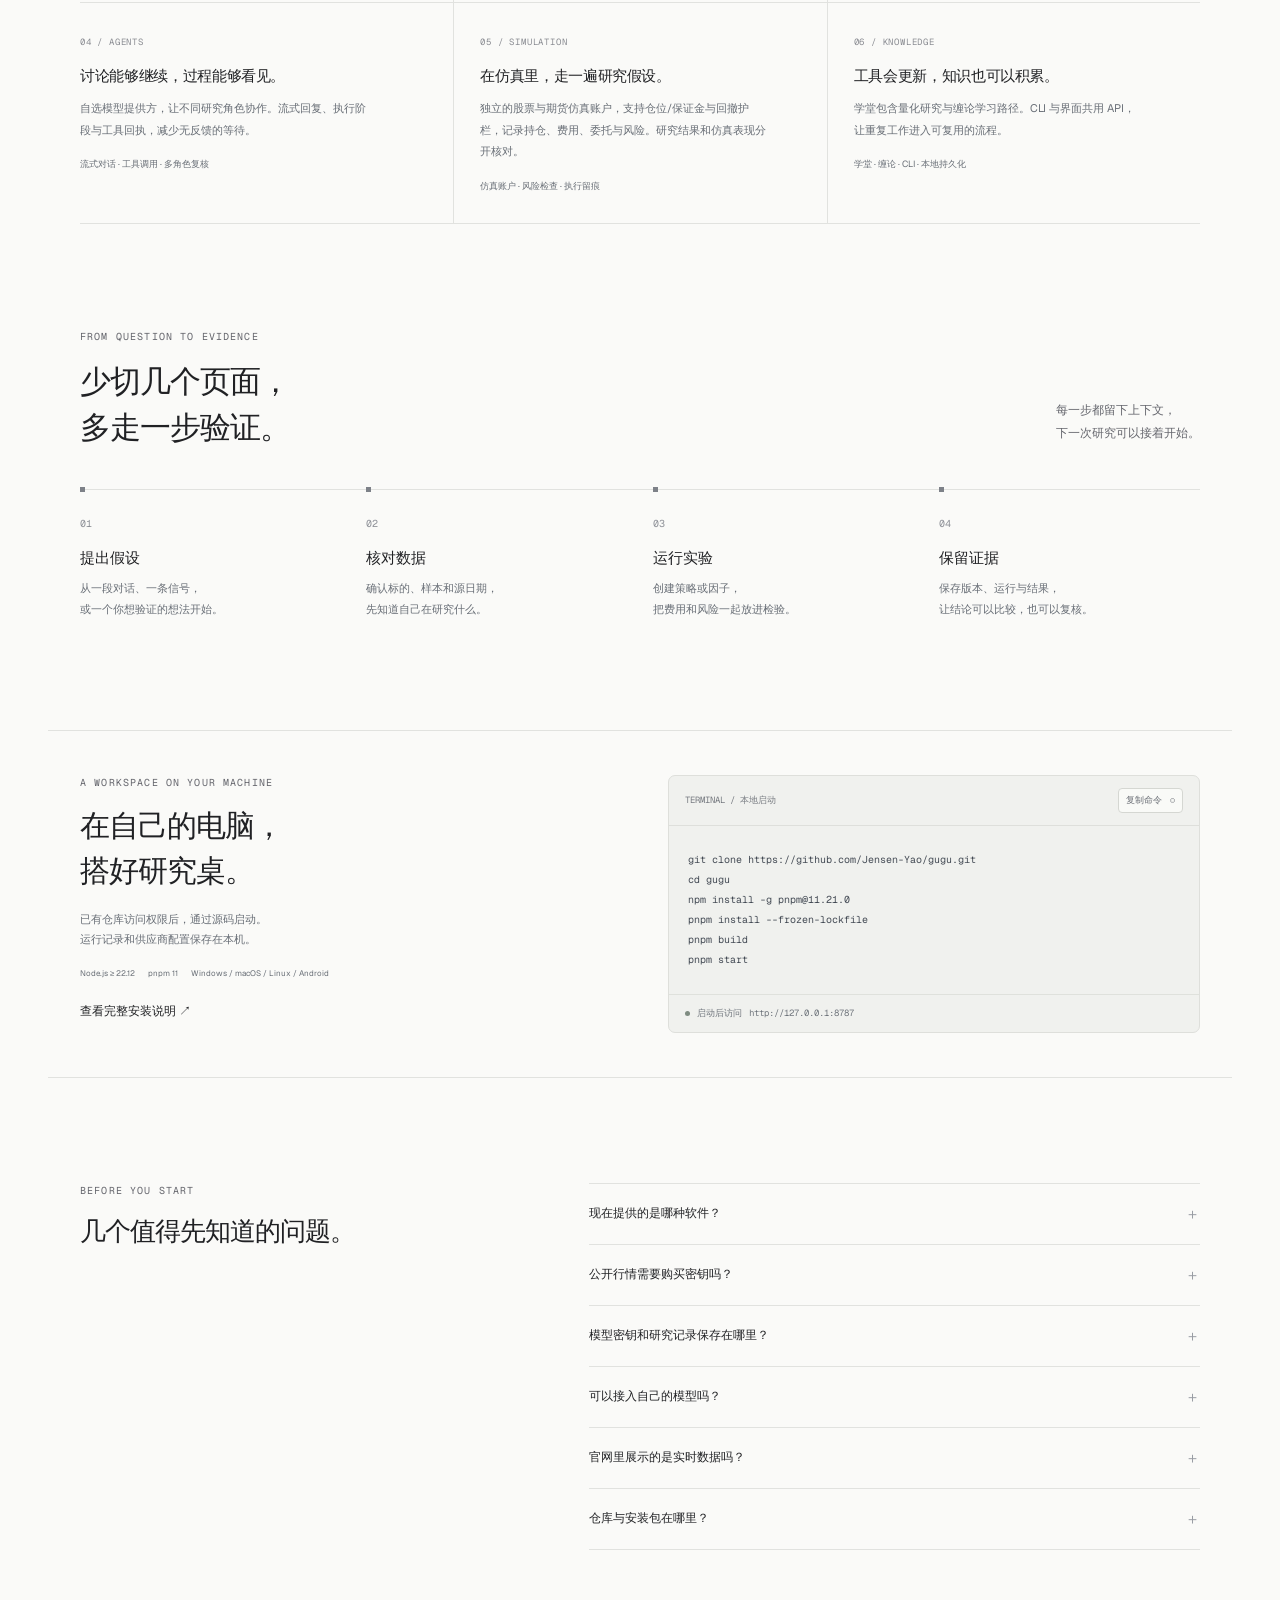
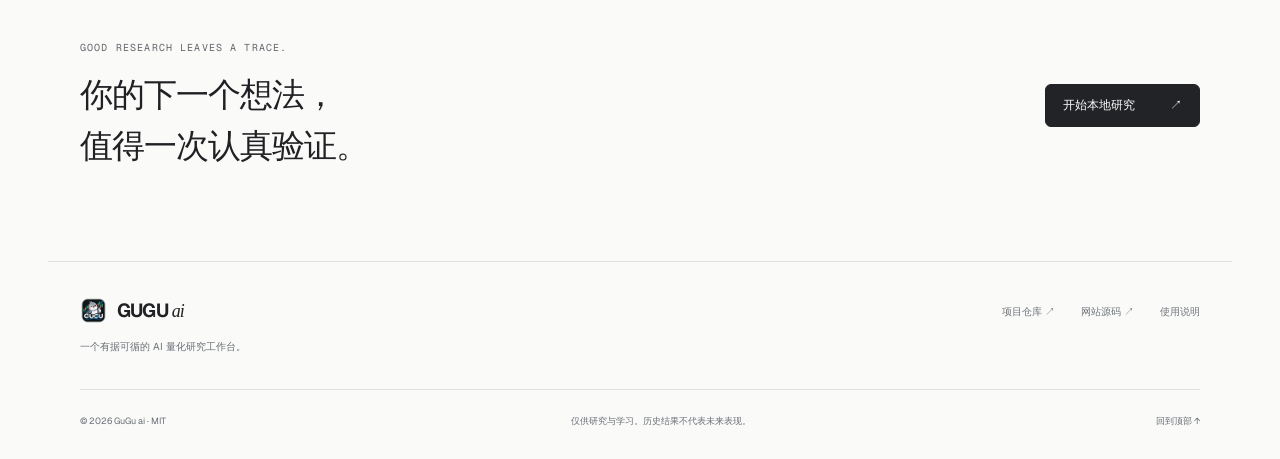
==== commit 12275d6f: "docs: update product version" ====
--- a/site/index.html
+++ b/site/index.html
@@ -27,7 +27,7 @@
   <main id="main">
     <section class="hero section-wrap" aria-labelledby="hero-title">
       <div class="hero-copy">
-        <div class="eyebrow"><span class="small-mark" aria-hidden="true"></span> YOUR LOCAL RESEARCH WORKSPACE <span class="version">v2.217</span></div>
+        <div class="eyebrow"><span class="small-mark" aria-hidden="true"></span> YOUR LOCAL RESEARCH WORKSPACE <span class="version">v2.218</span></div>
         <h1 id="hero-title">让每一个研究想法，<br><span>有据可循。</span></h1>
         <p class="hero-description">从读懂行情，到验证策略。<br class="desktop-break">把智能体、代码和数据，放进同一张研究桌。</p>
         <div class="hero-actions"><a class="button button-primary" href="#start">开始本地研究 <span aria-hidden="true">↗</span></a><a class="text-link" href="#workspace">看看工作台 <span aria-hidden="true">↓</span></a></div>
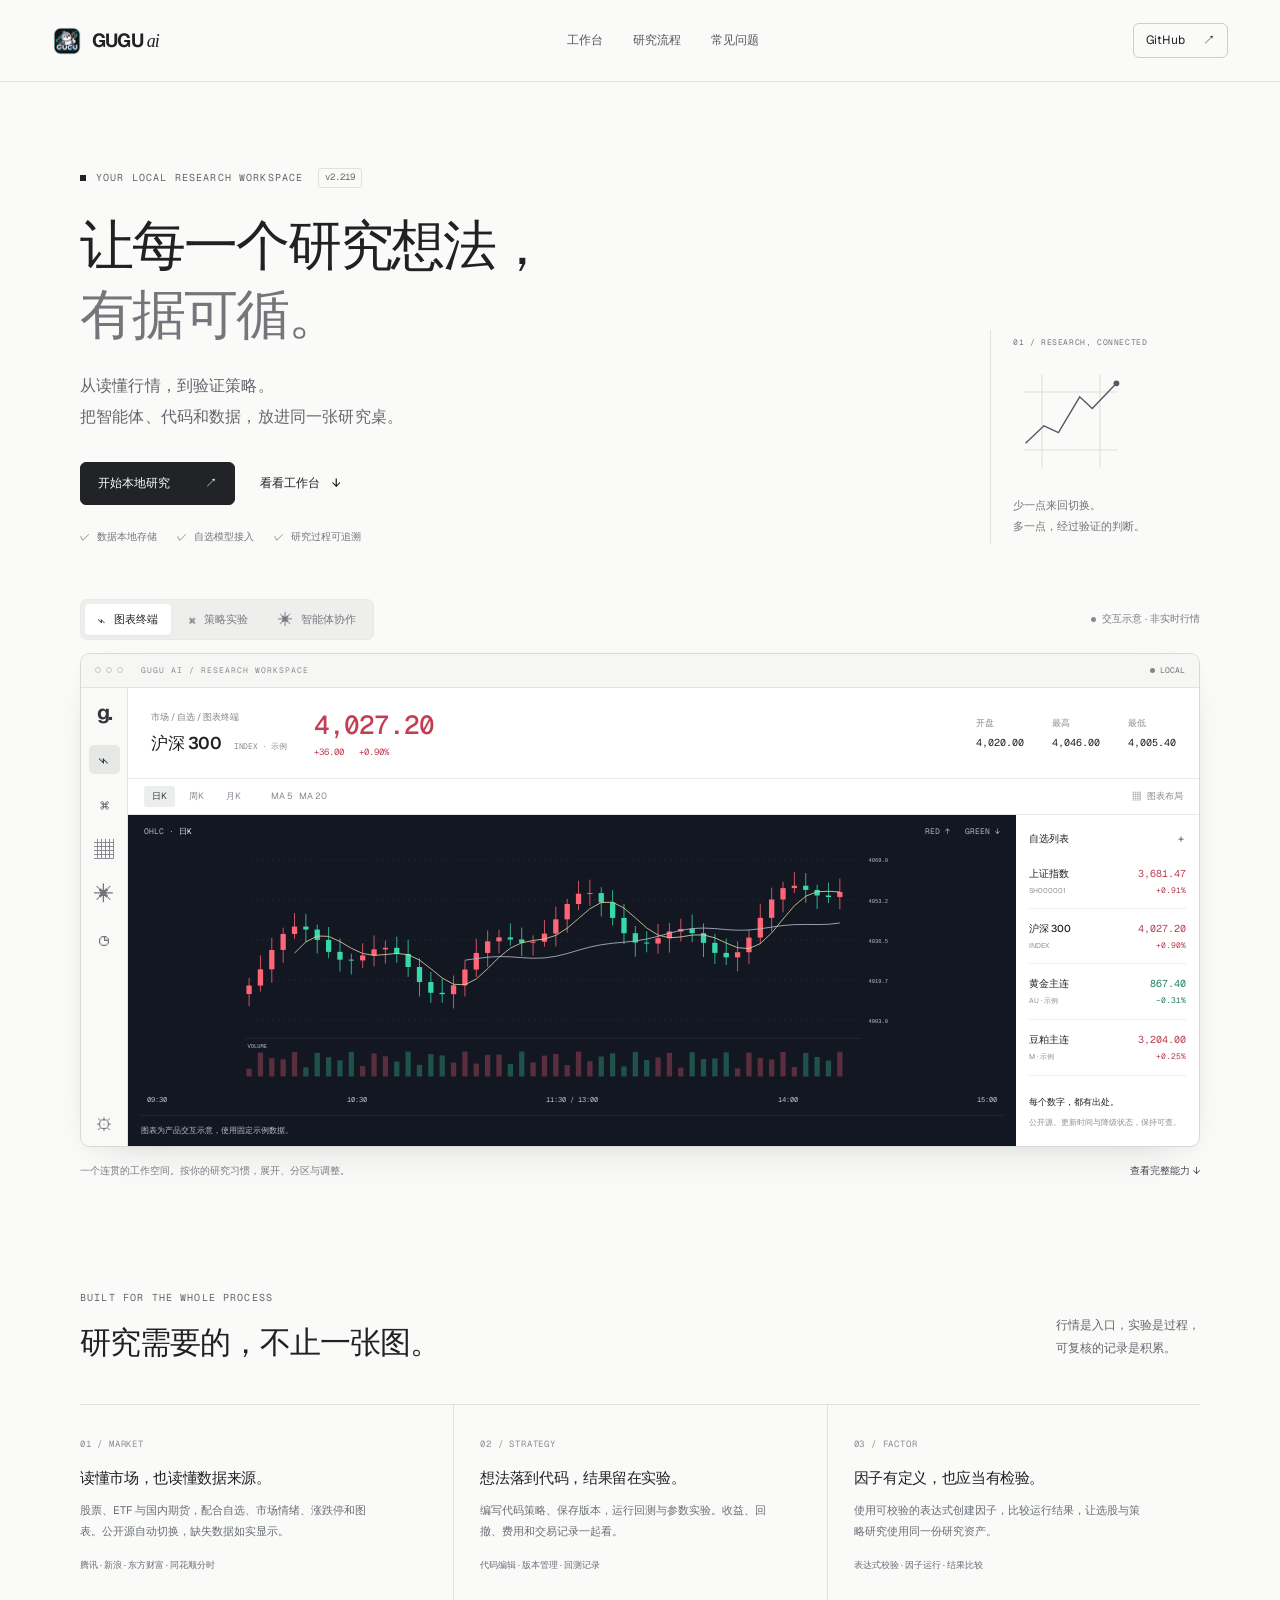
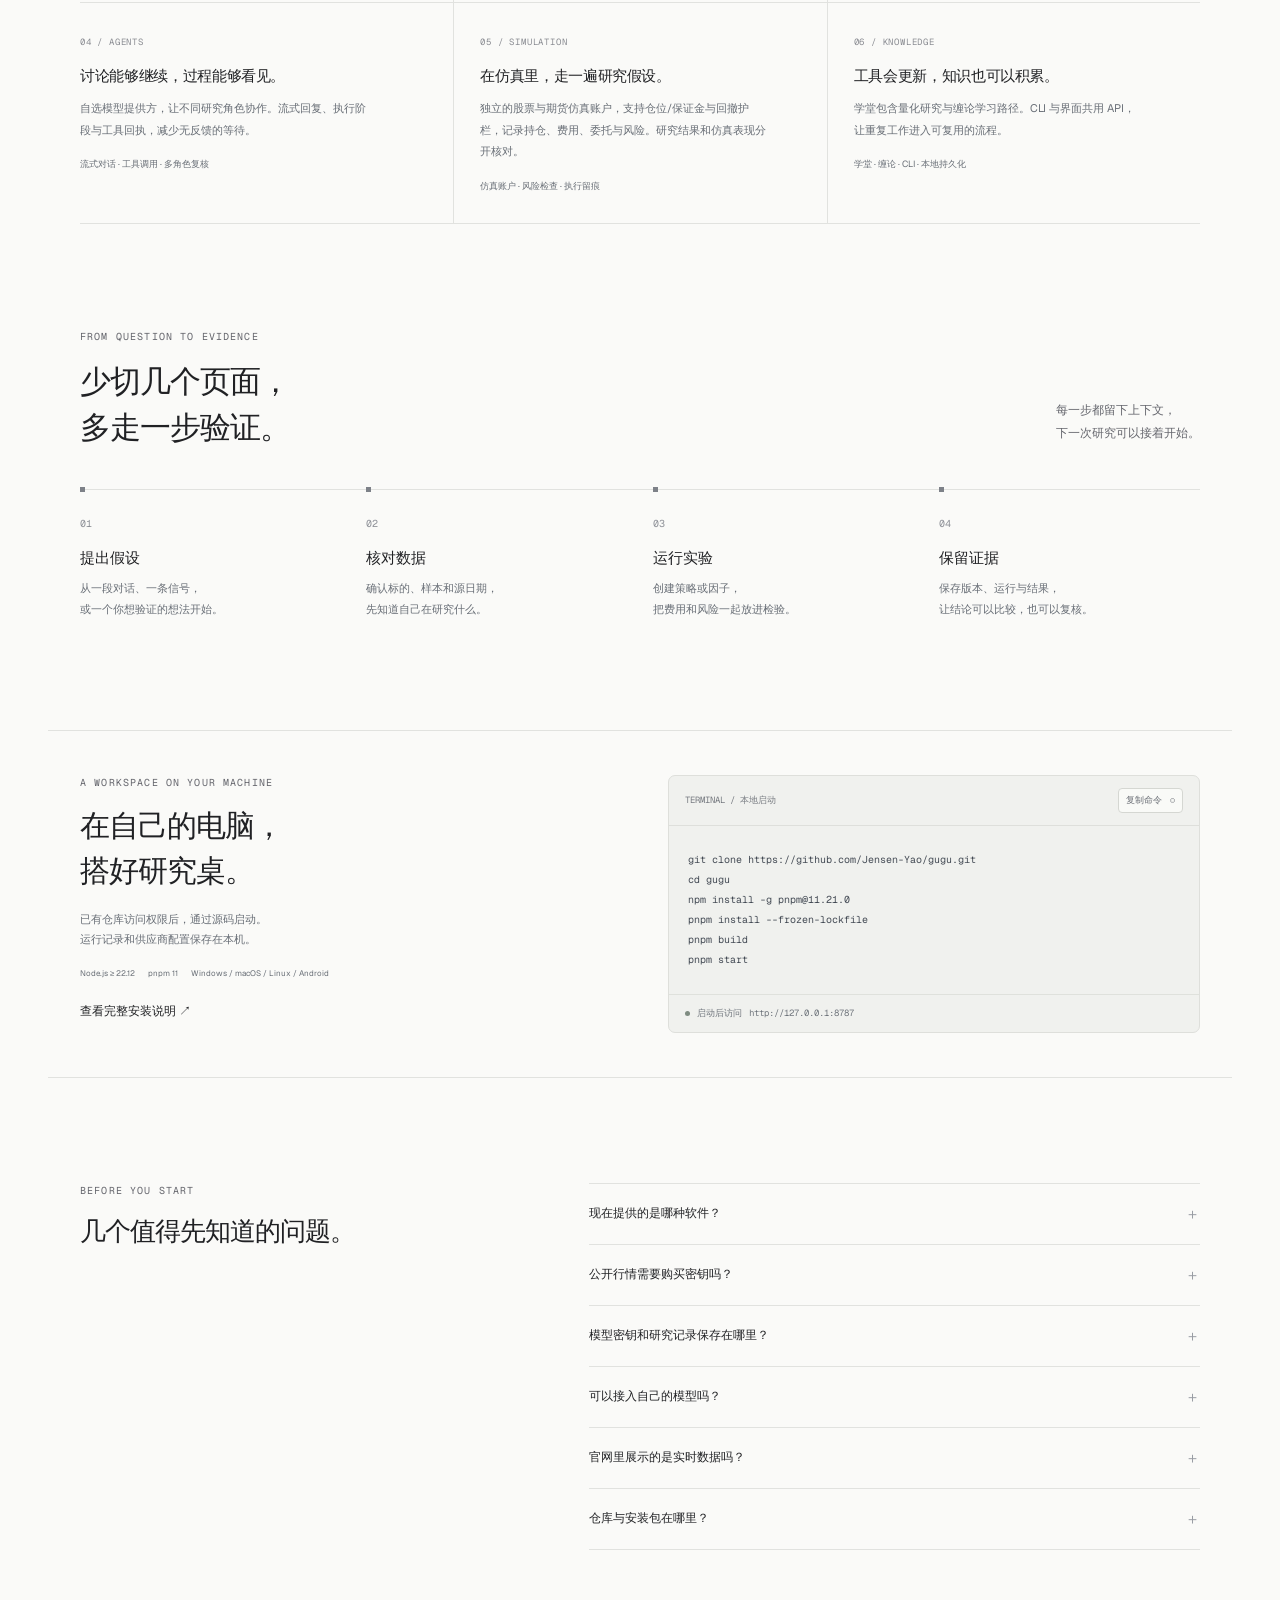
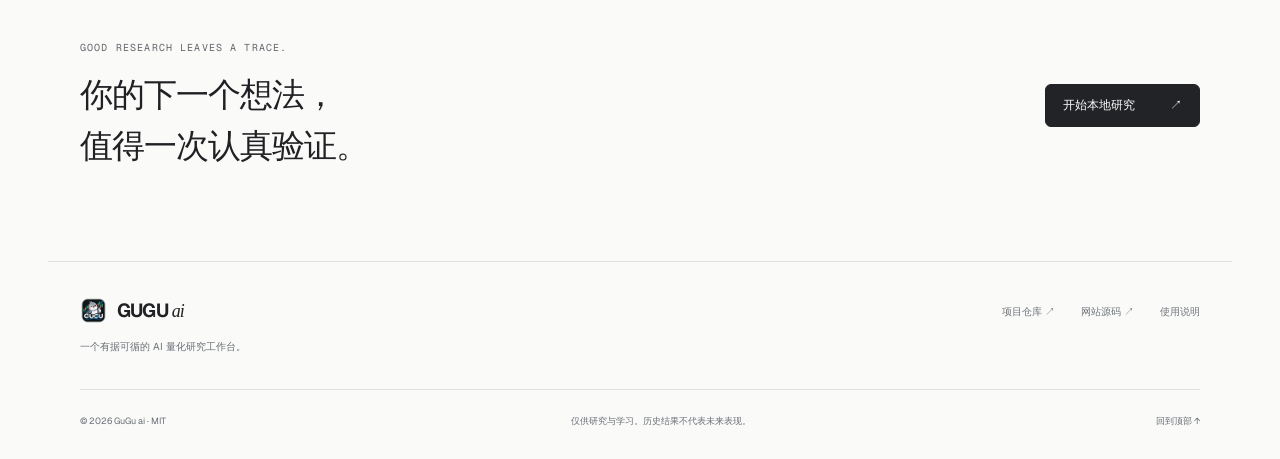
==== commit 78cfe652: "docs: update product version" ====
--- a/site/index.html
+++ b/site/index.html
@@ -27,7 +27,7 @@
   <main id="main">
     <section class="hero section-wrap" aria-labelledby="hero-title">
       <div class="hero-copy">
-        <div class="eyebrow"><span class="small-mark" aria-hidden="true"></span> YOUR LOCAL RESEARCH WORKSPACE <span class="version">v2.218</span></div>
+        <div class="eyebrow"><span class="small-mark" aria-hidden="true"></span> YOUR LOCAL RESEARCH WORKSPACE <span class="version">v2.219</span></div>
         <h1 id="hero-title">让每一个研究想法，<br><span>有据可循。</span></h1>
         <p class="hero-description">从读懂行情，到验证策略。<br class="desktop-break">把智能体、代码和数据，放进同一张研究桌。</p>
         <div class="hero-actions"><a class="button button-primary" href="#start">开始本地研究 <span aria-hidden="true">↗</span></a><a class="text-link" href="#workspace">看看工作台 <span aria-hidden="true">↓</span></a></div>
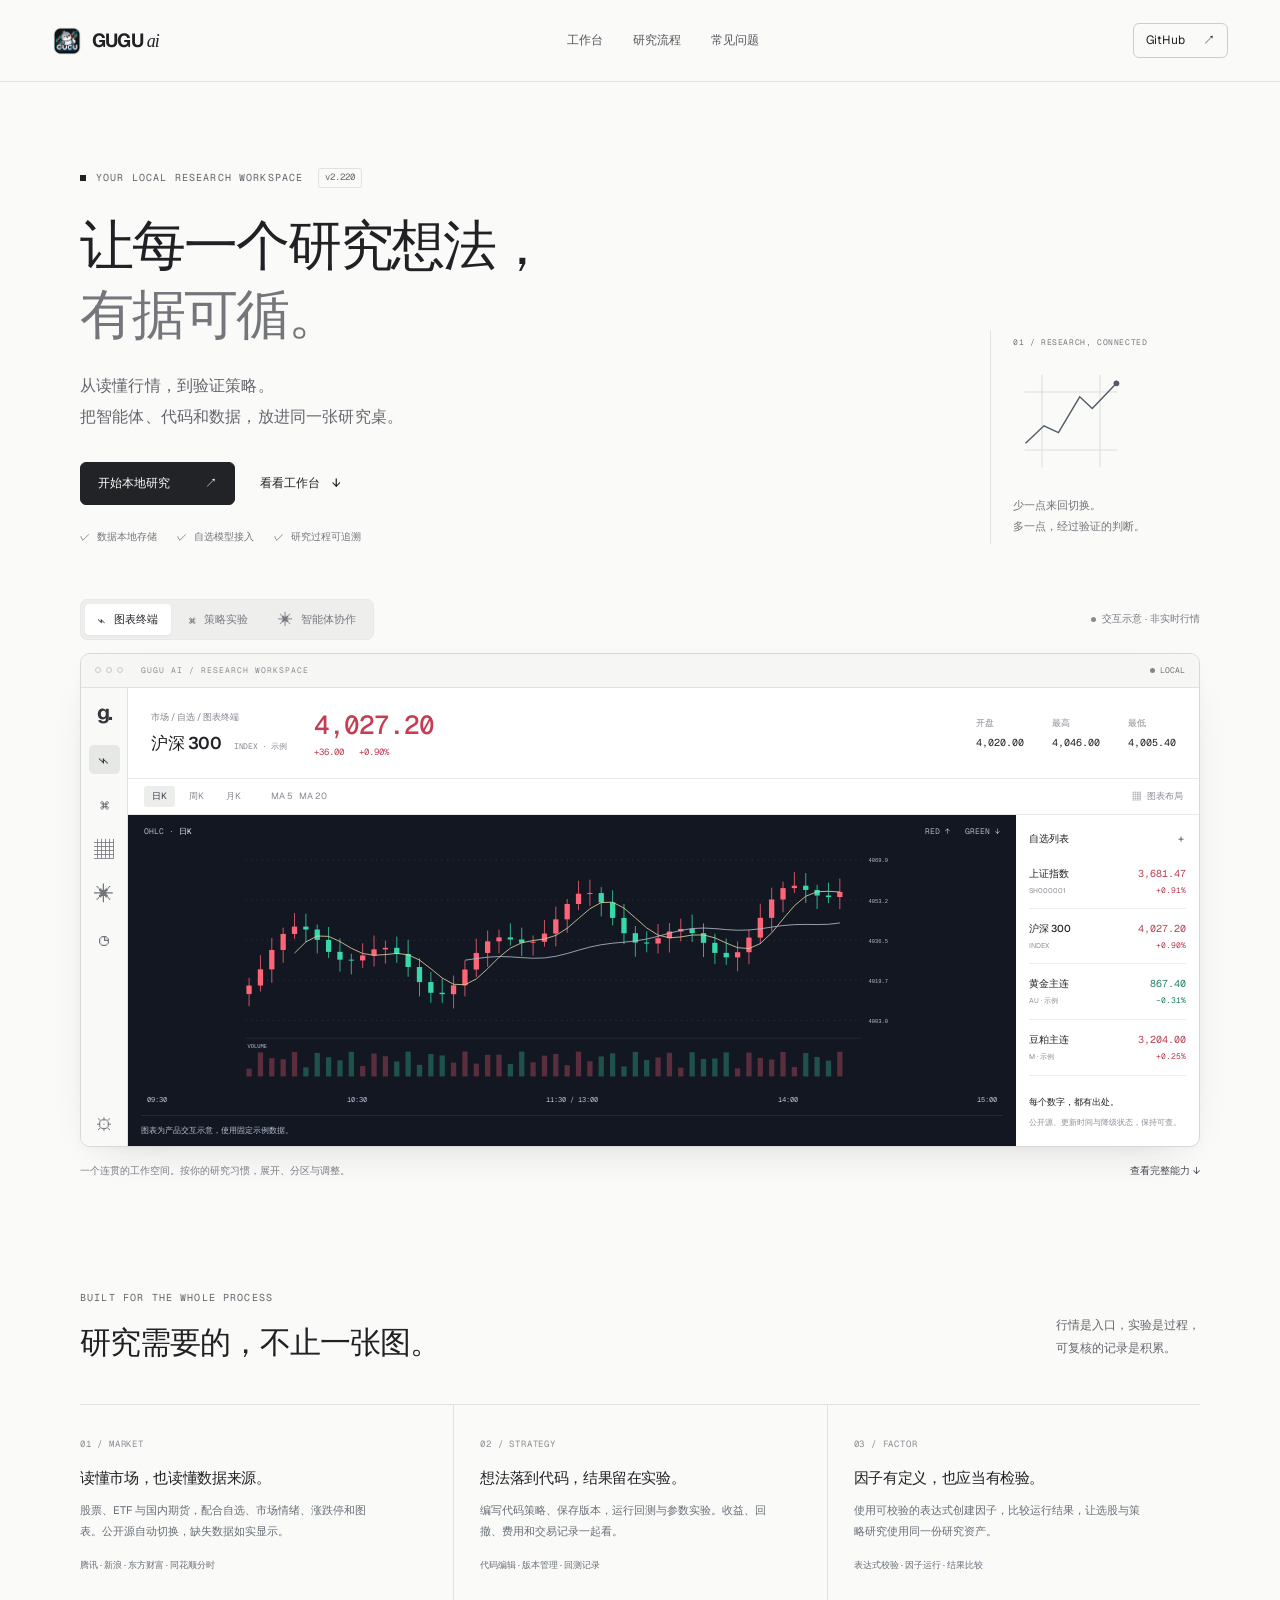
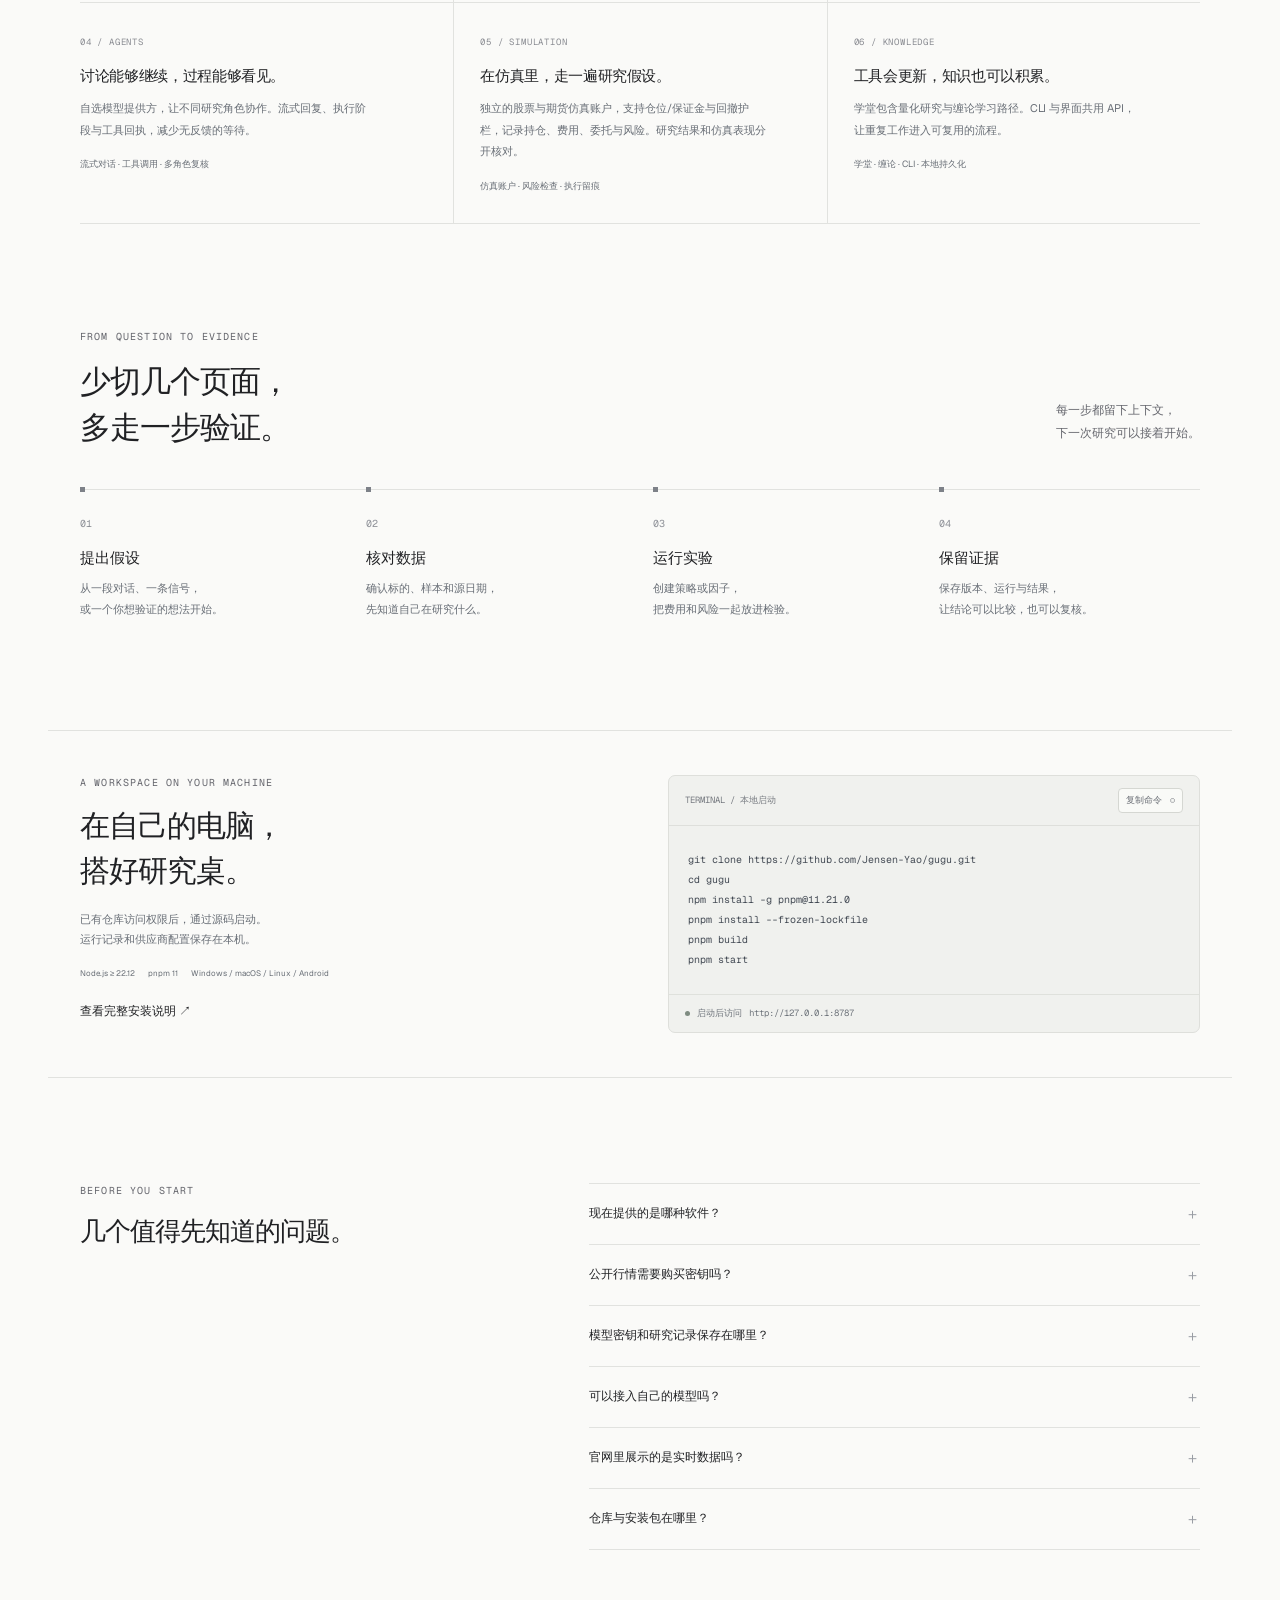
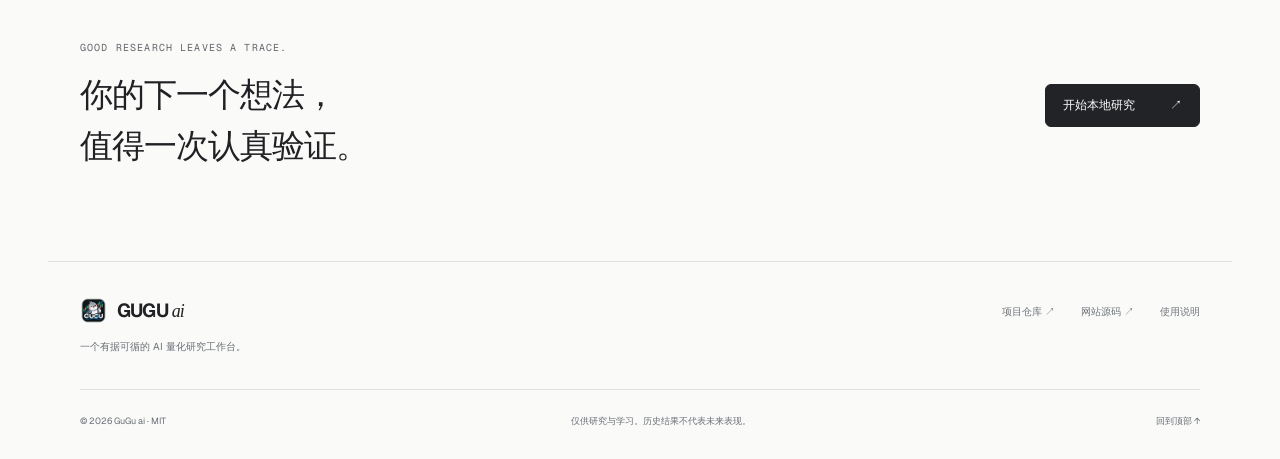
==== commit a67ffa56: "docs: update product version" ====
--- a/site/index.html
+++ b/site/index.html
@@ -27,7 +27,7 @@
   <main id="main">
     <section class="hero section-wrap" aria-labelledby="hero-title">
       <div class="hero-copy">
-        <div class="eyebrow"><span class="small-mark" aria-hidden="true"></span> YOUR LOCAL RESEARCH WORKSPACE <span class="version">v2.219</span></div>
+        <div class="eyebrow"><span class="small-mark" aria-hidden="true"></span> YOUR LOCAL RESEARCH WORKSPACE <span class="version">v2.220</span></div>
         <h1 id="hero-title">让每一个研究想法，<br><span>有据可循。</span></h1>
         <p class="hero-description">从读懂行情，到验证策略。<br class="desktop-break">把智能体、代码和数据，放进同一张研究桌。</p>
         <div class="hero-actions"><a class="button button-primary" href="#start">开始本地研究 <span aria-hidden="true">↗</span></a><a class="text-link" href="#workspace">看看工作台 <span aria-hidden="true">↓</span></a></div>
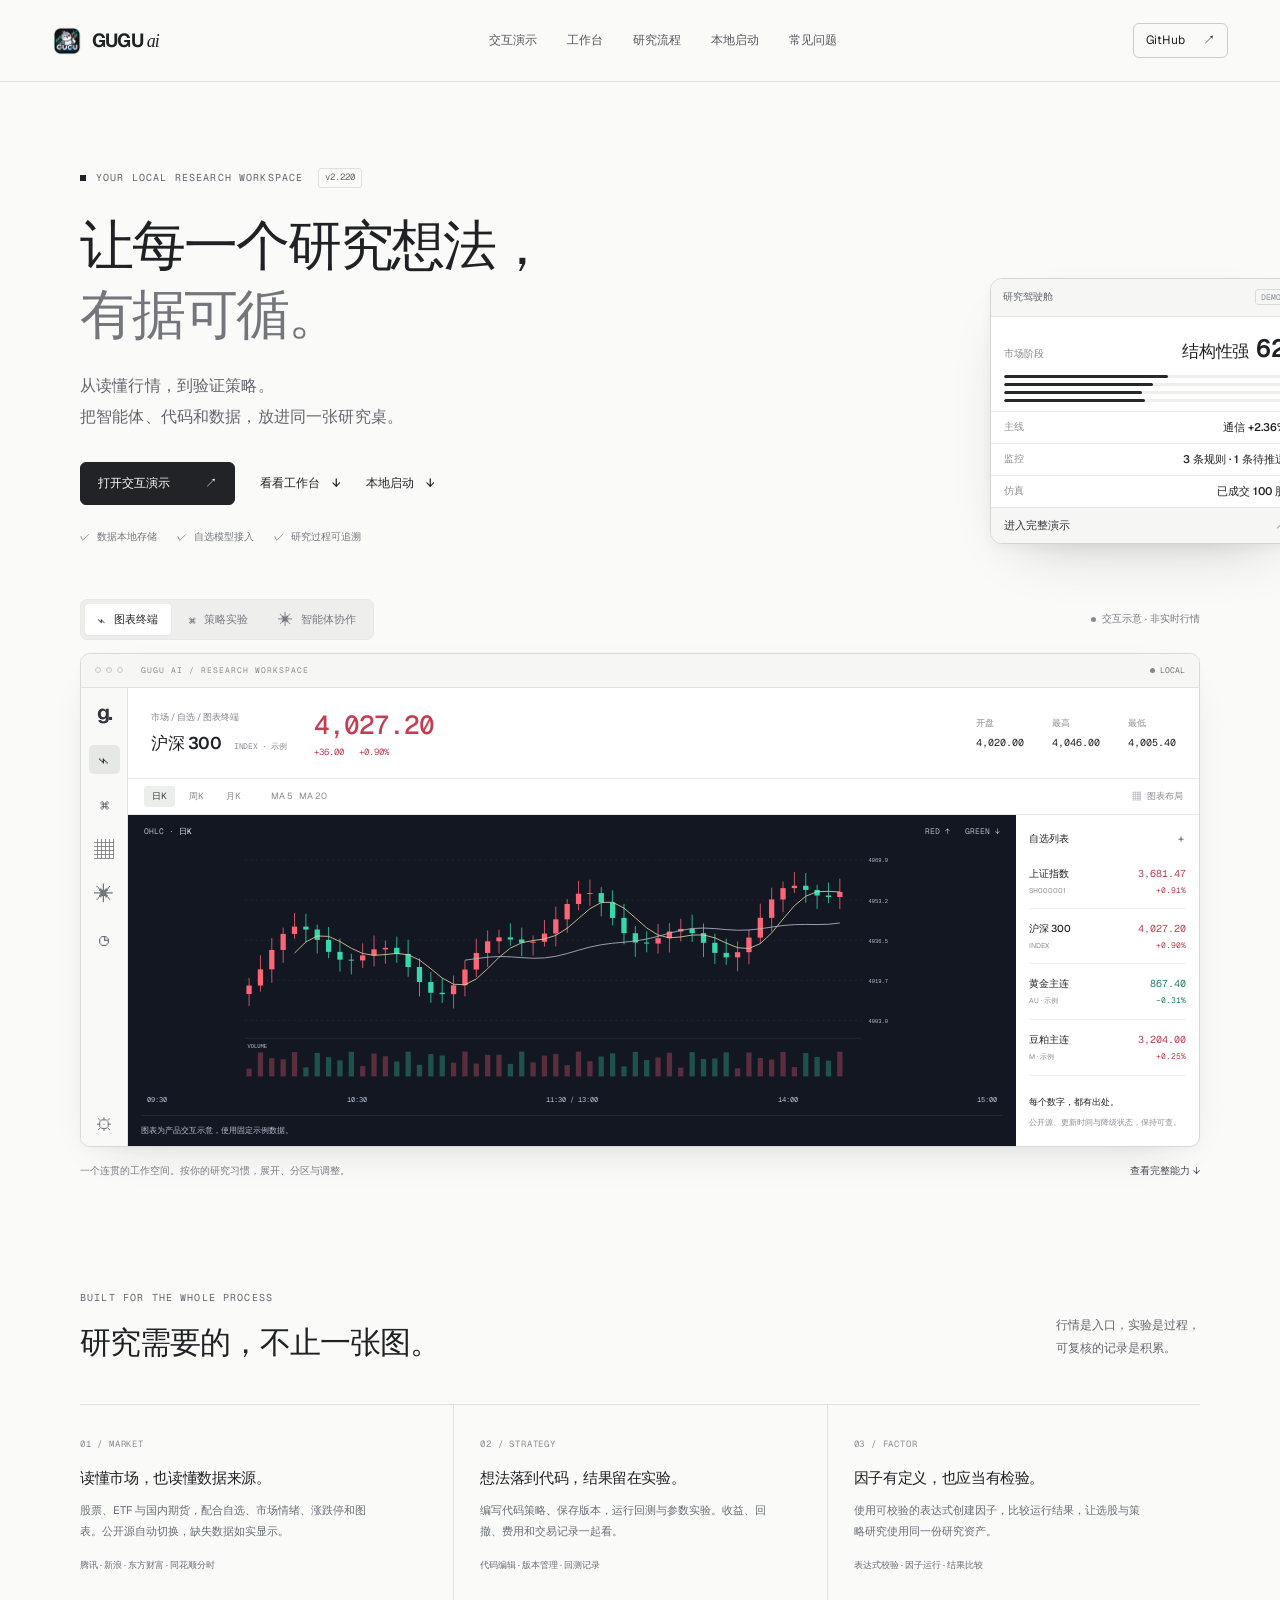
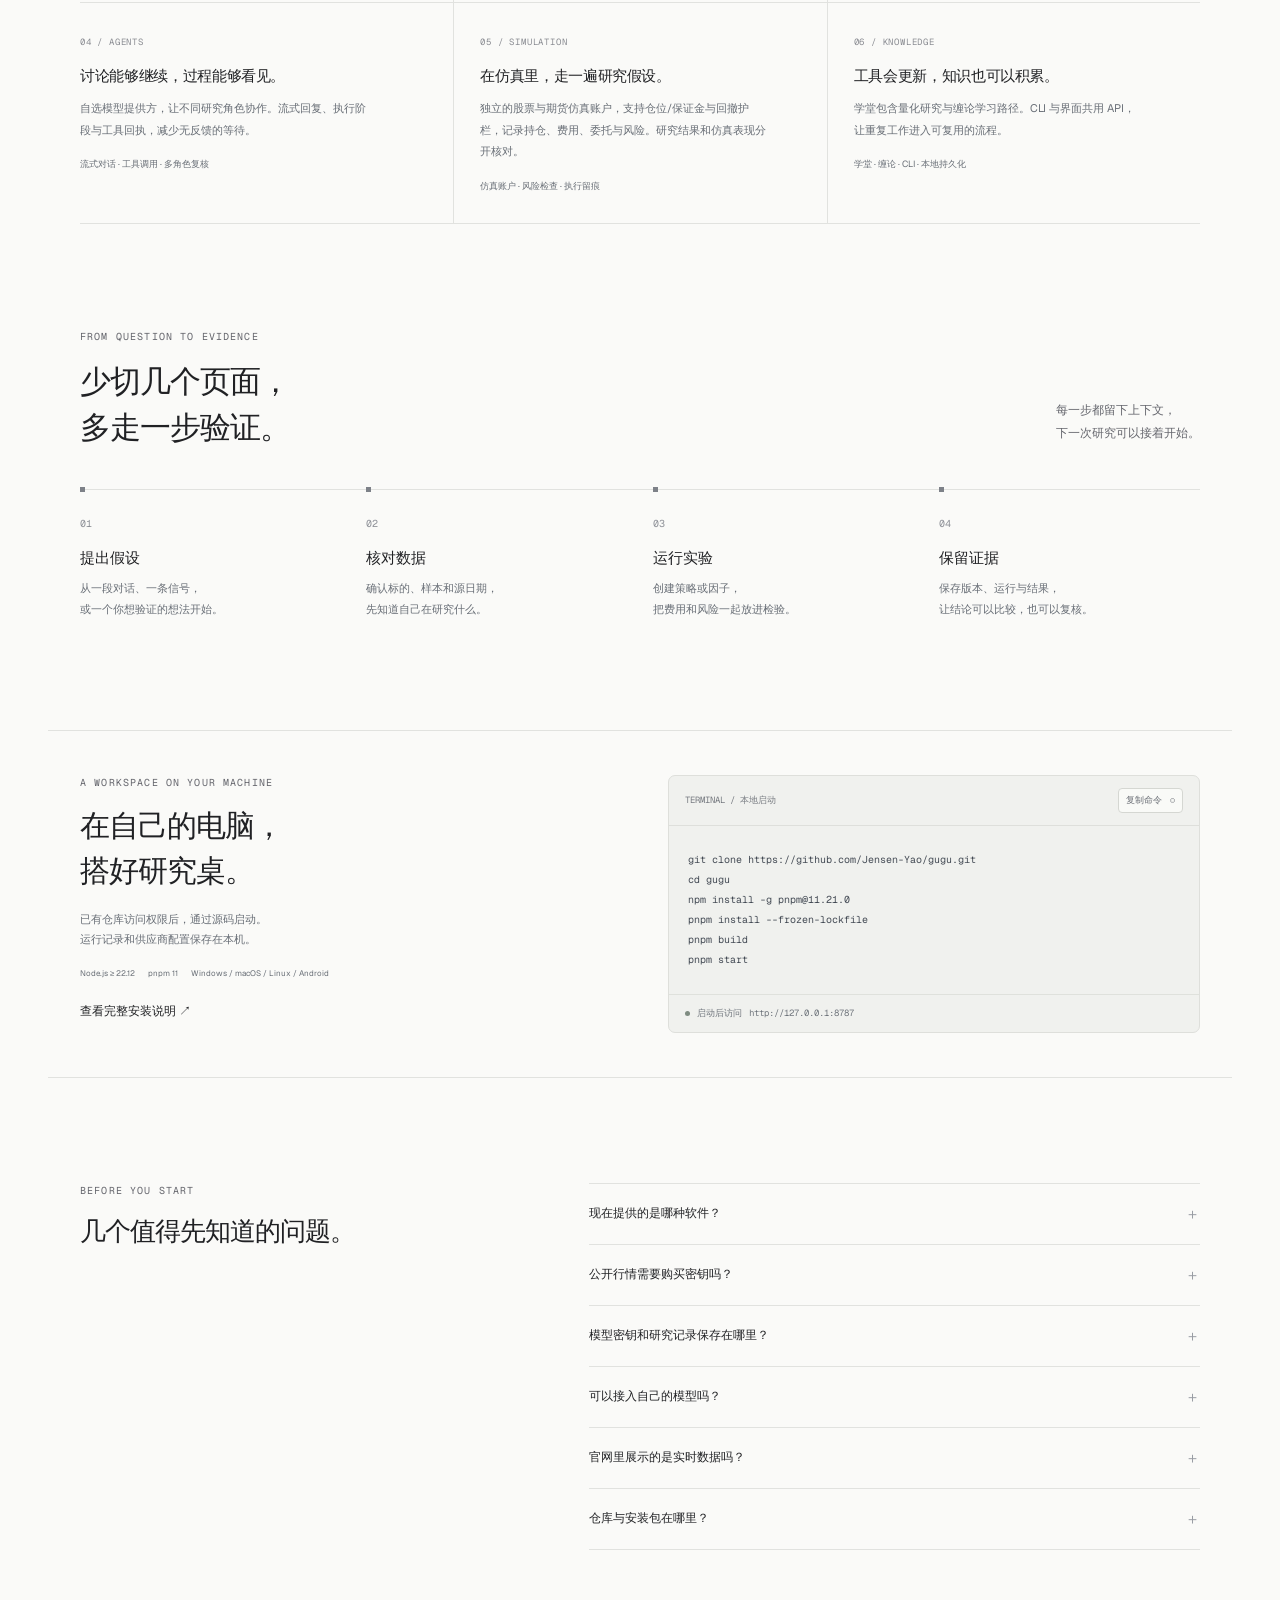
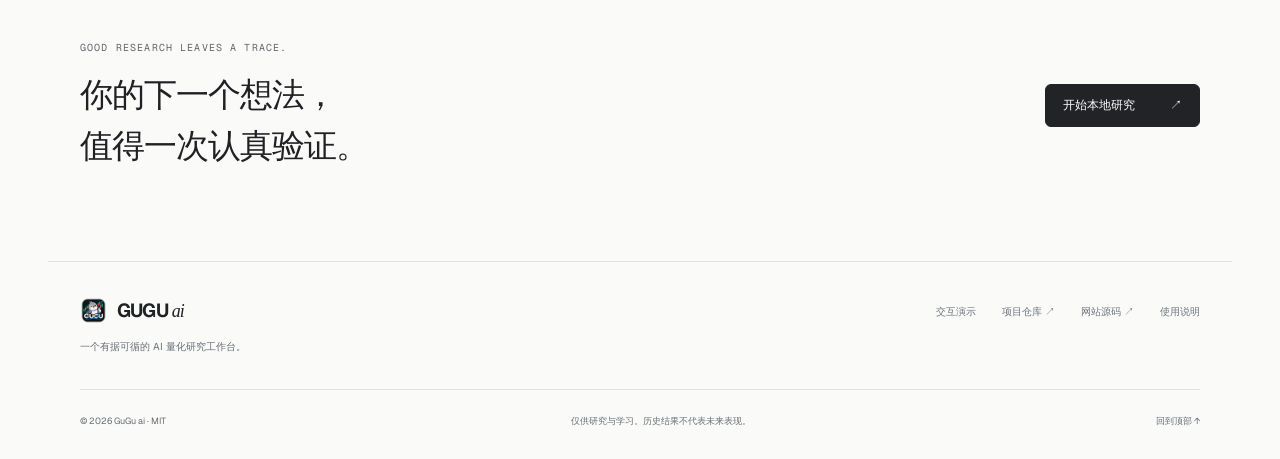
==== commit 2feed9eb: "feat(site): add interactive research demo" ====
--- a/site/index.html
+++ b/site/index.html
@@ -21,7 +21,7 @@
   <a class="skip-link" href="#main">跳到正文</a>
   <header class="site-header">
     <a class="brand" href="#" aria-label="GuGu ai 首页"><img src="assets/logo.png" width="30" height="30" alt=""><span>GUGU<span class="brand-ai">ai</span></span></a>
-    <nav aria-label="主导航"><a href="#workspace">工作台</a><a href="#workflow">研究流程</a><a href="#questions">常见问题</a></nav>
+    <nav aria-label="主导航"><a href="demo.html">交互演示</a><a href="#workspace">工作台</a><a href="#workflow">研究流程</a><a href="#start">本地启动</a><a href="#questions">常见问题</a></nav>
     <a class="header-action" href="https://github.com/Jensen-Yao/gugu" target="_blank" rel="noopener noreferrer">GitHub <span aria-hidden="true">↗</span></a>
   </header>
   <main id="main">
@@ -30,10 +30,18 @@
         <div class="eyebrow"><span class="small-mark" aria-hidden="true"></span> YOUR LOCAL RESEARCH WORKSPACE <span class="version">v2.220</span></div>
         <h1 id="hero-title">让每一个研究想法，<br><span>有据可循。</span></h1>
         <p class="hero-description">从读懂行情，到验证策略。<br class="desktop-break">把智能体、代码和数据，放进同一张研究桌。</p>
-        <div class="hero-actions"><a class="button button-primary" href="#start">开始本地研究 <span aria-hidden="true">↗</span></a><a class="text-link" href="#workspace">看看工作台 <span aria-hidden="true">↓</span></a></div>
+        <div class="hero-actions"><a class="button button-primary" href="demo.html">打开交互演示 <span aria-hidden="true">↗</span></a><a class="text-link" href="#workspace">看看工作台 <span aria-hidden="true">↓</span></a><a class="text-link" href="#start">本地启动 <span aria-hidden="true">↓</span></a></div>
         <div class="hero-notes"><span><i aria-hidden="true">✓</i> 数据本地存储</span><span><i aria-hidden="true">✓</i> 自选模型接入</span><span><i aria-hidden="true">✓</i> 研究过程可追溯</span></div>
       </div>
-      <div class="hero-aside"><span class="aside-index">01 / RESEARCH, CONNECTED</span><svg viewBox="0 0 120 120" aria-hidden="true"><path d="M12 90h96M30 108V12M12 30h96M90 108V12"/><path class="aside-trend" d="M13 83l19-18 15 7 22-37 13 12 25-26"/><circle cx="107" cy="21" r="3"/></svg><p>少一点来回切换。<br>多一点，经过验证的判断。</p></div>
+      <div class="hero-live" aria-label="GuGu 工作台预览">
+        <div class="hero-live-head"><span>研究驾驶舱</span><em>DEMO</em></div>
+        <div class="hero-live-score"><span>市场阶段</span><b>结构性强</b><strong>62</strong></div>
+        <div class="hero-live-bars"><i><em style="width:58%"></em></i><i><em style="width:53%"></em></i><i><em style="width:49%"></em></i><i><em style="width:50%"></em></i></div>
+        <div class="hero-live-row"><span>主线</span><b>通信 +2.36%</b></div>
+        <div class="hero-live-row"><span>监控</span><b>3 条规则 · 1 条待推送</b></div>
+        <div class="hero-live-row"><span>仿真</span><b>已成交 100 股</b></div>
+        <a href="demo.html">进入完整演示 <span aria-hidden="true">↗</span></a>
+      </div>
     </section>
 
     <section id="workspace" class="workspace-section section-wrap" aria-labelledby="workspace-title">
@@ -89,6 +97,6 @@
 
     <section class="final-cta section-wrap"><div><span class="eyebrow">GOOD RESEARCH LEAVES A TRACE.</span><h2>你的下一个想法，<br>值得一次认真验证。</h2></div><a class="button button-primary" href="#start">开始本地研究 <span aria-hidden="true">↗</span></a></section>
   </main>
-  <footer class="site-footer section-wrap"><div><a class="brand" href="#"><img src="assets/logo.png" width="27" height="27" alt=""><span>GUGU<span class="brand-ai">ai</span></span></a><p>一个有据可循的 AI 量化研究工作台。</p></div><div class="footer-links"><a href="https://github.com/Jensen-Yao/gugu" target="_blank" rel="noopener noreferrer">项目仓库 ↗</a><a href="https://github.com/Jensen-Yao/gugu-site" target="_blank" rel="noopener noreferrer">网站源码 ↗</a><a href="#questions">使用说明</a></div><div class="footer-bottom"><span>© 2026 GuGu ai · MIT</span><span>仅供研究与学习。历史结果不代表未来表现。</span><a href="#">回到顶部 ↑</a></div></footer>
+  <footer class="site-footer section-wrap"><div><a class="brand" href="#"><img src="assets/logo.png" width="27" height="27" alt=""><span>GUGU<span class="brand-ai">ai</span></span></a><p>一个有据可循的 AI 量化研究工作台。</p></div><div class="footer-links"><a href="demo.html">交互演示</a><a href="https://github.com/Jensen-Yao/gugu" target="_blank" rel="noopener noreferrer">项目仓库 ↗</a><a href="https://github.com/Jensen-Yao/gugu-site" target="_blank" rel="noopener noreferrer">网站源码 ↗</a><a href="#questions">使用说明</a></div><div class="footer-bottom"><span>© 2026 GuGu ai · MIT</span><span>仅供研究与学习。历史结果不代表未来表现。</span><a href="#">回到顶部 ↑</a></div></footer>
 </body>
 </html>
--- a/site/style.css
+++ b/site/style.css
@@ -1,3 +1,23 @@
 @font-face{font-family:Geist;src:url('assets/fonts/geist-latin.woff2') format('woff2');font-weight:100 900;font-display:swap}@font-face{font-family:'Geist Mono';src:url('assets/fonts/geist-mono-latin.woff2') format('woff2');font-weight:100 900;font-display:swap}
 :root{color-scheme:light;--paper:#fafaf8;--ink:#202124;--muted:#65666d;--line:#e1e2df;--navy:#131722;--red:#ff6577;--green:#38d9a9;--mono:'Geist Mono',Consolas,monospace;font-family:Geist,'Segoe UI','PingFang SC','Microsoft YaHei',sans-serif;font-synthesis:none;scroll-behavior:smooth;scroll-padding-top:94px}*{box-sizing:border-box}body{margin:0;background:var(--paper);color:var(--ink);font-size:15px;-webkit-font-smoothing:antialiased}button,a{-webkit-tap-highlight-color:transparent}a{color:inherit;text-decoration:none}button{font:inherit;cursor:pointer}button:focus-visible,a:focus-visible,summary:focus-visible{outline:2px solid #45618a;outline-offset:5px}button,a,summary{touch-action:manipulation}h1,h2,h3,p{margin:0}button:disabled{cursor:default}[hidden]{display:none!important}.section-wrap{max-width:1184px;margin-inline:auto;padding-inline:32px}.eyebrow{display:flex;align-items:center;gap:10px;font:10px/1.6 var(--mono);letter-spacing:1.15px;color:var(--muted)}.site-header{max-width:1440px;margin:auto;padding:23px 52px;display:flex;align-items:center;justify-content:space-between;border-bottom:1px solid var(--line);gap:24px}.brand{display:inline-flex;align-items:center;gap:10px;font-size:19px;font-weight:680;letter-spacing:-.8px}.brand img{display:block}.brand-ai{font-family:Georgia,serif;font-style:italic;font-size:18px;letter-spacing:-1px;padding-left:4px;font-weight:500}.site-header nav{display:flex;gap:30px;margin-left:34px}.site-header nav a,.header-action{font-size:12px;color:#55565c}.site-header nav a:hover,.text-link:hover,.footer-links a:hover{color:#111;text-decoration:underline;text-underline-offset:5px}.header-action{display:flex;gap:18px;border:1px solid #cdcecb;border-radius:6px;padding:8px 12px;color:var(--ink)}.hero{padding-top:86px;padding-bottom:55px;display:grid;grid-template-columns:1fr 210px;gap:32px;align-items:end}.small-mark{width:6px;height:6px;background:var(--ink)}.version{font:9px/1.5 var(--mono);letter-spacing:0;padding:2px 6px;border:1px solid var(--line);border-radius:3px;margin-left:5px}.hero h1{font-size:clamp(37px,4.2vw,57px);font-weight:630;line-height:1.3;letter-spacing:-2.1px;margin:23px 0 20px}.hero h1>span{color:#74767c}.hero-description{font-size:16px;line-height:1.95;color:var(--muted);letter-spacing:.15px}.hero-actions{display:flex;gap:25px;align-items:center;margin-top:29px}.button{display:inline-flex;align-items:center;justify-content:center;gap:35px;border-radius:6px;padding:12px 17px;font-size:12px;font-weight:500;min-height:43px;transition:background .16s ease,transform .16s ease}.button-primary{background:#222326;color:white;border:1px solid #222326}.button-primary:hover{background:#414246;transform:translateY(-1px)}.text-link{font-size:12px;font-weight:500;display:inline-flex;gap:12px;align-items:center}.hero-notes{display:flex;gap:20px;font-size:10px;color:#74767c;margin-top:25px}.hero-notes i{font-style:normal;padding-right:4px;color:#55575a}.hero-aside{padding:0 0 7px 22px;border-left:1px solid var(--line)}.aside-index{font:8px var(--mono);letter-spacing:.6px;color:#77797e;white-space:nowrap}.hero-aside svg{width:116px;margin:14px 0 12px;fill:none;stroke:#dcddda;stroke-width:1}.hero-aside .aside-trend{stroke:#535b69;stroke-width:1.5}.hero-aside svg circle{fill:#535b69;stroke:none}.hero-aside p{font-size:11px;line-height:1.9;color:#717379}.workspace-section{scroll-margin-top:25px}.workspace-heading{display:flex;justify-content:space-between;align-items:center;margin-bottom:13px;gap:16px}.preview-tabs{display:flex;gap:4px;padding:4px;background:#eeefec;border:1px solid #e8e9e6;border-radius:7px}.preview-tabs button{border:0;background:none;color:#777980;border-radius:4px;padding:8px 13px;font-size:11px;display:flex;gap:8px;align-items:center;white-space:nowrap;transition:background .14s ease,color .14s ease}.preview-tabs [aria-selected=true]{color:#25262b;background:#fff;box-shadow:0 1px 3px #0000000b}.preview-tabs button span{font-size:15px;line-height:1}.preview-label{font-size:10px;color:#777980;display:flex;align-items:center;gap:6px}.preview-label>span{width:5px;height:5px;border-radius:50%;background:#888b91}.product-window{background:#fff;border:1px solid #d7d9d6;border-radius:10px;overflow:hidden;box-shadow:0 16px 45px -24px #20212433,0 3px 8px #20212405}.window-chrome{height:34px;display:flex;align-items:center;gap:5px;padding:0 14px;background:#f6f7f5;border-bottom:1px solid #e1e2df}.window-dot{width:6px;height:6px;border-radius:50%;border:1px solid #c7c9c5}.window-title{font:8px var(--mono);letter-spacing:1px;color:#8b8d92;margin-left:13px}.window-local{margin-left:auto;display:flex;align-items:center;gap:5px;font:8px var(--mono);color:#74767c}.window-local>span,.local-dot{display:inline-block;width:5px;height:5px;border-radius:50%;background:#7f8c81}.product-content{display:flex;min-height:440px}.product-rail{flex:0 0 47px;border-right:1px solid var(--line);background:#f9faf8;padding:11px 7px;display:flex;align-items:center;flex-direction:column;gap:16px;color:#73757d}.mini-logo{font-size:21px;font-weight:650;color:#34363c;letter-spacing:-1.5px;margin-bottom:3px}.rail-item{display:grid;place-items:center;width:31px;height:29px;font-size:20px}.rail-item.selected{color:#313943;background:#e6e8e6;border-radius:5px}.rail-bottom{margin-top:auto;font-size:17px}.preview-main{flex:1;min-width:0}.terminal-top{display:flex;align-items:center;padding:20px 23px;gap:28px}.terminal-breadcrumb{display:block;font-size:9px;color:#81848c;margin-bottom:8px}.terminal-top h3{font-size:17px;font-weight:600;letter-spacing:-.4px}.terminal-top h3>span{font:8px var(--mono);font-weight:400;color:#8a8c94;margin-left:9px}.terminal-price{margin-right:auto;display:flex;flex-direction:column;gap:4px;color:#c53d52}.terminal-price strong{font:500 26px var(--mono);letter-spacing:-1px}.terminal-price>span{font:9px var(--mono)}.preview-metrics{display:flex;gap:28px;font-size:9px;margin:0}.preview-metrics dt{color:#8a8c93;margin-bottom:6px}.preview-metrics dd{margin:0;font:10px var(--mono)}.terminal-tools{display:flex;align-items:center;border-block:1px solid #e9eae7;gap:22px;padding:7px 16px;font-size:9px;color:#878a91}.periods{display:flex;gap:6px}.periods button{border:0;background:none;color:#858890;font-size:9px;padding:4px 8px;border-radius:3px}.periods .selected{color:#303744;background:#eceeeb}.tool-layout{margin-left:auto}.terminal-body{display:grid;grid-template-columns:1fr 183px;min-height:316px}.chart-preview{background:var(--navy);padding:11px 13px 8px;min-width:0;color:#bfc7d5}.chart-caption{display:flex;justify-content:space-between;gap:12px;font:8px var(--mono);padding:0 3px 6px;color:#acb5c5}.chart-caption b{font-weight:450;color:#e0e4ed}#market-chart{width:100%;height:249px;display:block}.chart-footer{display:flex;justify-content:space-between;font:7px var(--mono);color:#b3bfd2;padding:0 6px;margin-top:3px}.chart-source{font-size:8px;color:#b5bfd0;border-top:1px solid #ffffff13;padding-top:9px;margin-top:11px}.watch-preview{padding:17px 13px;display:flex;flex-direction:column}.watch-preview>div:first-child{display:flex;justify-content:space-between;font-size:10px}.watch-preview dl{margin:8px 0 0}.watch-preview dl>div{display:flex;justify-content:space-between;gap:10px;padding:13px 0;border-bottom:1px solid #eeefec;font-size:10px}.watch-preview dt{font-weight:500}.watch-preview dd{font:10px var(--mono);margin:0;text-align:right}.watch-preview small{display:block;font-size:7px;color:#8b8e96;margin-top:5px;font-weight:400}.watch-preview dd small{color:inherit;font-size:8px}.up{color:#b93f51}.down{color:#238067}.watch-bottom{margin-top:auto;padding-top:14px}.watch-bottom b{font-size:9px;font-weight:500}.watch-bottom p{font-size:8px;line-height:1.8;color:#8b8e96;margin-top:6px}.workspace-caption{display:flex;justify-content:space-between;gap:20px;font-size:10px;color:#797c83;margin-top:17px}.workspace-caption a{color:#454950;white-space:nowrap}.capabilities{padding-top:112px}.section-heading{display:flex;justify-content:space-between;align-items:end;gap:40px;margin-bottom:38px}.section-heading h2,.start-copy h2,.faq h2{font-size:31px;line-height:1.5;letter-spacing:-1px;font-weight:580;margin-top:13px}.section-heading>p{font-size:12px;line-height:1.9;color:var(--muted);padding-bottom:6px}.capability-grid{display:grid;grid-template-columns:repeat(3,1fr);border-top:1px solid var(--line)}.capability-grid article{padding:27px 25px 30px 0;border-bottom:1px solid var(--line);min-height:190px}.capability-grid article:not(:nth-child(3n+1)){padding-left:26px;border-left:1px solid var(--line)}.feature-index{font:9px var(--mono);letter-spacing:.8px;color:#8b8d93}.capability-grid h3{font-size:15px;font-weight:560;line-height:1.6;letter-spacing:-.35px;margin:15px 0 10px}.capability-grid p{font-size:11px;line-height:1.95;color:#686e76;max-width:290px}.feature-note{display:block;font-size:9px;color:#686e76;margin-top:17px}.workflow{padding-top:105px}.workflow-line{display:grid;grid-template-columns:repeat(4,1fr);list-style:none;padding:0;margin:0;gap:25px;border-top:1px solid var(--line)}.workflow-line li{position:relative;padding-top:22px}.workflow-line li:before{content:'';position:absolute;left:0;top:-3px;width:5px;height:5px;background:#7d8188}.workflow-line>li>span{font:10px var(--mono);color:#8c8f96}.workflow-line h3{font-size:15px;font-weight:550;margin:17px 0 10px}.workflow-line p{font-size:11px;color:#686e76;line-height:1.9}.start-section{margin-top:110px;display:grid;grid-template-columns:1fr 1fr;gap:55px;padding-top:44px;padding-bottom:44px;border-block:1px solid var(--line)}.start-copy h2{margin-top:12px;font-size:30px}.start-copy>p{font-size:11px;line-height:1.9;color:#686e76;margin-top:16px}.start-requirements{display:flex;flex-wrap:wrap;gap:13px;font-size:8px;color:#686e76;margin:18px 0 22px}.install-panel{align-self:center;background:#f0f1ee;border:1px solid #dedfdb;border-radius:7px;overflow:hidden}.install-heading{padding:12px 16px;display:flex;align-items:center;justify-content:space-between;border-bottom:1px solid #dedfdb;gap:10px}.install-heading>span{font:9px var(--mono);color:#777b81}.install-heading button{border:1px solid #d5d7d2;background:#f9faf7;padding:5px 7px;border-radius:4px;display:flex;align-items:center;gap:8px;font-size:9px;color:#6c7077}.install-panel pre{margin:0;overflow:auto;padding:24px 19px}.install-panel pre code{font:10px/2 var(--mono);color:#424953}.install-footer{border-top:1px solid #dfe1dc;padding:12px 16px;font-size:9px;color:#6e747b;display:flex;align-items:center;gap:7px}.install-footer code{font:9px var(--mono)}.faq{padding-top:105px;display:grid;grid-template-columns:.85fr 1.15fr;gap:58px}.faq h2{font-size:26px}.faq-list details{border-bottom:1px solid var(--line)}.faq-list details:first-child{border-top:1px solid var(--line)}.faq-list summary{font-size:12px;list-style:none;cursor:pointer;display:flex;justify-content:space-between;align-items:center;gap:18px;padding:20px 0;font-weight:500}.faq-list summary::-webkit-details-marker{display:none}.faq-list summary>span{color:#979ba2;font-size:15px;font-weight:400}.faq-list details[open] summary>span{transform:rotate(45deg)}.faq-list details>p{font-size:11px;line-height:2;color:#686e76;padding:0 23px 20px 0}.final-cta{padding-block:90px;display:flex;align-items:center;justify-content:space-between;gap:30px}.final-cta h2{font-size:33px;font-weight:560;letter-spacing:-1px;line-height:1.55;margin-top:13px}.site-footer{padding-block:35px 25px;border-top:1px solid var(--line);display:flex;justify-content:space-between;flex-wrap:wrap;gap:35px}.site-footer>div:first-child>p{font-size:10px;color:#686e76;margin-top:12px}.footer-links{display:flex;gap:26px;align-items:flex-start;font-size:10px;color:#6e747a;padding-top:8px}.footer-bottom{flex-basis:100%;padding-top:25px;border-top:1px solid var(--line);display:flex;justify-content:space-between;gap:20px;font-size:9px;color:#686e76}.visually-hidden,.skip-link:not(:focus){position:absolute!important;width:1px;height:1px;padding:0;margin:-1px;overflow:hidden;clip:rect(0,0,0,0);white-space:nowrap;border:0}.skip-link:focus{position:fixed;z-index:100;left:10px;top:10px;padding:12px;background:white;border:1px solid #222}.demo-heading{display:flex;justify-content:space-between;align-items:center;gap:15px;padding:27px 28px 21px}.demo-heading h3{font-size:20px;font-weight:560;letter-spacing:-.5px}.demo-badge{border:1px solid #e2e5df;background:#f6f8f3;padding:5px 8px;font-size:9px;border-radius:4px;color:#6c746c}.strategy-grid{display:grid;grid-template-columns:1.1fr 1fr;gap:30px;padding:0 28px 30px}.code-demo{background:var(--navy);border-radius:6px;color:#dde2ec;overflow:hidden}.code-demo>div{padding:11px 15px;border-bottom:1px solid #ffffff15;display:flex;justify-content:space-between;font:8px var(--mono);color:#a8b5c7}.code-demo pre{font:11px/2.05 var(--mono);margin:0;padding:21px 17px;overflow:auto}.code-comment{color:#a4b3c8}.code-keyword{color:#d7b8e5}.code-number{color:#b7cfbb}.experiment-steps>div:not(.experiment-note){display:flex;align-items:start;gap:14px;padding:18px 0;border-bottom:1px solid var(--line)}.experiment-steps>div>span{font:10px var(--mono);color:#949a9e;padding-top:2px}.experiment-steps b{font-size:12px;font-weight:550}.experiment-steps p{font-size:10px;line-height:1.8;color:#7e838a;margin-top:6px}.experiment-steps i{margin-left:auto;font-size:10px;font-style:normal;color:#6f8072}.experiment-note{font-size:11px;line-height:2;color:#878c92;margin-top:20px}.experiment-note b{color:#4b525a}.agent-demo-grid{display:grid;grid-template-columns:1.35fr 1fr;gap:40px;padding:0 28px 32px}.demo-user{background:#f0f2ef;border:1px solid #e6e9e3;padding:12px 15px;border-radius:7px;font-size:11px;line-height:1.8;margin-left:45px}.demo-agent{display:flex;gap:12px;margin-top:26px}.agent-avatar{flex:0 0 28px;height:28px;display:grid;place-items:center;background:#24292c;color:#fff;border-radius:6px;font-size:19px;font-weight:600}.demo-agent>div{min-width:0}.demo-agent b{font-size:11px;font-weight:560}.demo-agent p{font-size:11px;line-height:2;color:#747d85;margin-top:8px}.tool-receipt{display:flex;align-items:center;gap:10px;border:1px solid #dce3d9;background:#f5f8f3;border-radius:6px;padding:11px 12px;margin-top:16px;color:#506249;font-size:10px}.tool-receipt strong{display:block;font-size:10px;font-weight:550}.tool-receipt small{display:block;font-size:8px;color:#7d8b76;margin-top:5px}.tool-receipt>span:last-child{margin-left:auto;font-size:8px;white-space:nowrap}.demo-agent details{margin-top:13px;font-size:10px;color:#888f95}.demo-agent summary{cursor:pointer}.agent-roles{padding:5px 0 0 10px}.tiny-title{font-size:9px;color:#8c9298}.agent-roles>div{display:grid;grid-template-columns:25px 1fr;gap:7px 10px;padding:19px 0;border-bottom:1px solid var(--line)}.agent-roles i{grid-row:span 2;font:9px var(--mono);color:#9aa0a6}.agent-roles b{font-size:12px;font-weight:550}.agent-roles small{font-size:9px;color:#92989d}.agent-roles>p{font-size:10px;line-height:1.9;color:#686e76;margin-top:22px}
 @media(min-width:1600px){.hero{padding-top:112px}.site-header{padding-inline:70px}}@media(max-width:1000px){.section-wrap{padding-inline:28px}.hero{padding-top:62px;grid-template-columns:1fr 170px}.hero h1{font-size:46px}.site-header{padding:20px 28px}.preview-metrics{gap:15px}.terminal-top{gap:18px;padding:17px}.terminal-top h3>span{display:block;margin:7px 0 0}.terminal-price strong{font-size:22px}.terminal-body{grid-template-columns:1fr 160px}.capability-grid h3{font-size:13px}.capability-grid p{font-size:11px}.start-section{gap:30px}.faq{gap:30px;grid-template-columns:.9fr 1.1fr}.strategy-grid,.agent-demo-grid{gap:22px;padding-inline:20px}.demo-heading{padding-inline:20px}.install-panel pre code{font-size:9px}}@media(max-width:700px){.section-wrap{padding-inline:22px}.site-header{padding:18px 22px}.site-header nav{gap:17px;margin:0}.site-header nav a{font-size:10px}.site-header nav a:nth-child(2){display:none}.header-action{font-size:10px;padding:7px 9px;gap:7px}.brand{font-size:17px;gap:7px}.brand img{width:26px;height:26px}.hero{display:block;padding-top:54px;padding-bottom:37px}.hero h1{font-size:39px;letter-spacing:-1.8px;margin-top:21px}.hero-aside{display:none}.eyebrow{font-size:8px;letter-spacing:.7px;gap:7px}.version{font-size:8px}.hero-description{font-size:14px;line-height:1.9}.hero-actions{gap:20px;margin-top:25px}.hero-notes{gap:12px;font-size:9px;margin-top:22px}.button{gap:25px;font-size:11px;min-height:41px}.text-link{font-size:11px}.workspace-heading{flex-wrap:wrap;gap:10px}.preview-tabs{gap:1px;padding:3px}.preview-tabs button{font-size:10px;padding:7px 9px;gap:5px}.preview-tabs button span{font-size:13px}.preview-label{font-size:8px;margin-left:4px}.product-content{min-height:350px}.product-rail{flex-basis:34px;padding-inline:4px;gap:16px}.rail-item{width:25px;font-size:16px}.mini-logo{font-size:19px}.window-chrome{height:29px;padding-inline:10px}.window-title{font-size:6px;margin-left:7px;letter-spacing:.7px}.window-dot{width:5px;height:5px}.window-local{font-size:6px}.terminal-top{padding:15px 11px;gap:15px}.terminal-breadcrumb{font-size:7px;margin-bottom:6px}.terminal-top h3{font-size:13px}.terminal-top h3>span{font-size:6px;margin-top:5px}.terminal-price{margin-left:auto;margin-right:0}.terminal-price strong{font-size:20px}.terminal-price>span{font-size:7px}.preview-metrics{display:none}.terminal-tools{gap:15px;padding:6px 9px;font-size:7px}.periods{gap:1px}.periods button{font-size:8px;padding:3px 6px}.tool-layout{display:none}.terminal-body{display:block;min-height:253px}.watch-preview{display:none}.chart-preview{padding:10px 8px 7px}.chart-caption{font-size:6px}#market-chart{height:202px}.chart-footer{font-size:6px}.chart-source{font-size:7px;padding-top:7px;margin-top:9px}.workspace-caption{font-size:9px;line-height:1.8;gap:14px}.workspace-caption>a{display:none}.capabilities{padding-top:65px}.section-heading{display:block;margin-bottom:25px}.section-heading h2,.start-copy h2{font-size:26px;margin-top:10px}.section-heading>p{font-size:11px;margin-top:15px}.section-heading>p br{display:none}.capability-grid{grid-template-columns:1fr 1fr}.capability-grid article{padding:22px 17px 23px 0;min-height:205px}.capability-grid article:not(:nth-child(3n+1)){padding-left:0;border-left:0}.capability-grid article:nth-child(2n){padding-left:17px;padding-right:0;border-left:1px solid var(--line)}.feature-index{font-size:8px}.capability-grid h3{font-size:13px;margin-top:12px;line-height:1.7}.capability-grid p{font-size:10px;line-height:1.9}.feature-note{font-size:8px;line-height:1.9;margin-top:11px}.workflow{padding-top:63px}.workflow-line{grid-template-columns:1fr 1fr;gap:30px 22px}.workflow-line li:nth-child(n+3){border-top:1px solid var(--line)}.workflow-line h3{font-size:14px;margin-top:12px}.workflow-line p{font-size:10px}.start-section{grid-template-columns:1fr;margin-top:64px;padding-top:28px;padding-bottom:28px;gap:25px}.start-copy>p{font-size:11px}.start-requirements{margin:15px 0}.install-panel pre{padding:18px 15px}.install-panel pre code{font-size:10px}.install-footer{font-size:8px;padding:12px}.install-footer code{font-size:8px}.faq{padding-top:65px;display:block}.faq h2{font-size:25px}.faq-list{margin-top:25px}.faq-list summary{font-size:11px;padding-block:18px}.faq-list details>p{font-size:10px}.final-cta{padding-block:55px;align-items:start;flex-direction:column;gap:24px}.final-cta h2{font-size:28px}.site-footer{padding-top:27px;gap:28px}.footer-links{font-size:9px;gap:19px}.footer-bottom{font-size:8px;flex-wrap:wrap;gap:12px;padding-top:20px}.footer-bottom>span:nth-child(2){order:3;flex-basis:100%}.footer-bottom>a{margin-left:auto}.demo-heading{padding:20px 13px 18px;align-items:start;gap:7px}.demo-heading h3{font-size:15px;line-height:1.7}.demo-badge{font-size:7px;white-space:nowrap;padding:4px 5px}.strategy-grid{display:flex;flex-direction:column;padding:0 13px 20px;gap:18px}.code-demo pre{font-size:9px;padding:16px 12px}.code-demo>div{font-size:7px;padding:10px 12px}.experiment-steps>div:not(.experiment-note){padding:12px 0}.experiment-steps b{font-size:11px}.experiment-steps p{font-size:9px}.experiment-note{font-size:10px;margin-top:14px}.agent-demo-grid{grid-template-columns:1fr;padding:0 13px 22px;gap:24px}.demo-user{font-size:10px;margin-left:25px;padding:10px 12px}.demo-agent{margin-top:20px;gap:8px}.demo-agent p{font-size:10px}.agent-avatar{flex-basis:24px;height:24px;font-size:16px}.tool-receipt{padding:10px 8px;gap:6px}.tool-receipt strong{font-size:9px}.tool-receipt small{font-size:7px}.agent-roles{display:none}}@media(prefers-reduced-motion:reduce){:root{scroll-behavior:auto}*,*:before,*:after{transition:none!important;animation:none!important}}@media print{.site-header nav,.hero-aside,.hero-actions,.preview-tabs,.final-cta{display:none}.hero{padding-top:25px}.section-wrap{padding-inline:0}.site-header{padding-inline:0}.capabilities,.workflow,.faq{padding-top:30px}.start-section{margin-top:35px}.product-window{break-inside:avoid;box-shadow:none}}
+
+
+/* Live product preview in the hero: show the workspace before asking for an install. */
+.hero-live{width:310px;border:1px solid #d4d7d1;border-radius:12px;background:#fff;box-shadow:0 24px 60px -34px #20212455,0 4px 12px #2021240a;overflow:hidden}
+.hero-live-head{display:flex;align-items:center;justify-content:space-between;min-height:38px;padding:0 12px;border-bottom:1px solid #e2e3df;background:#f6f7f5;color:#64666b;font-size:10px}
+.hero-live-head em{padding:2px 5px;border:1px solid #d9dcd5;border-radius:3px;color:#8b8e93;font:8px var(--mono);font-style:normal}
+.hero-live-score{display:grid;grid-template-columns:1fr auto auto;align-items:baseline;gap:7px;padding:15px 13px 7px}
+.hero-live-score span{color:#85888c;font-size:10px}
+.hero-live-score b{font-size:17px;letter-spacing:-.3px}
+.hero-live-score strong{font:600 25px var(--mono);color:#202124}
+.hero-live-bars{display:grid;gap:5px;padding:4px 13px 9px}
+.hero-live-bars i{display:block;height:3px;border-radius:999px;background:#eff0ec;overflow:hidden}
+.hero-live-bars em{display:block;height:100%;border-radius:inherit;background:#26282c}
+.hero-live-row{display:flex;align-items:center;justify-content:space-between;gap:10px;padding:8px 13px;border-top:1px solid #ecece8}
+.hero-live-row span{color:#8b8e93;font-size:10px}
+.hero-live-row b{font-size:11px;font-weight:550;text-align:right}
+.hero-live>a{display:flex;align-items:center;justify-content:space-between;padding:10px 13px;border-top:1px solid #e2e3df;background:#f6f7f5;color:#303237;font-size:10.5px;font-weight:550}
+.hero-live>a:hover{background:#eeefeb;color:#111}
+@media (max-width:900px){.hero{grid-template-columns:1fr}.hero-live{width:100%;max-width:430px}.hero-aside{display:none}}
+@media (max-width:520px){.site-header{padding:16px 18px}.site-header nav{display:none}.hero{padding-top:52px}.hero h1{font-size:38px}.hero-live-score strong{font-size:22px}}
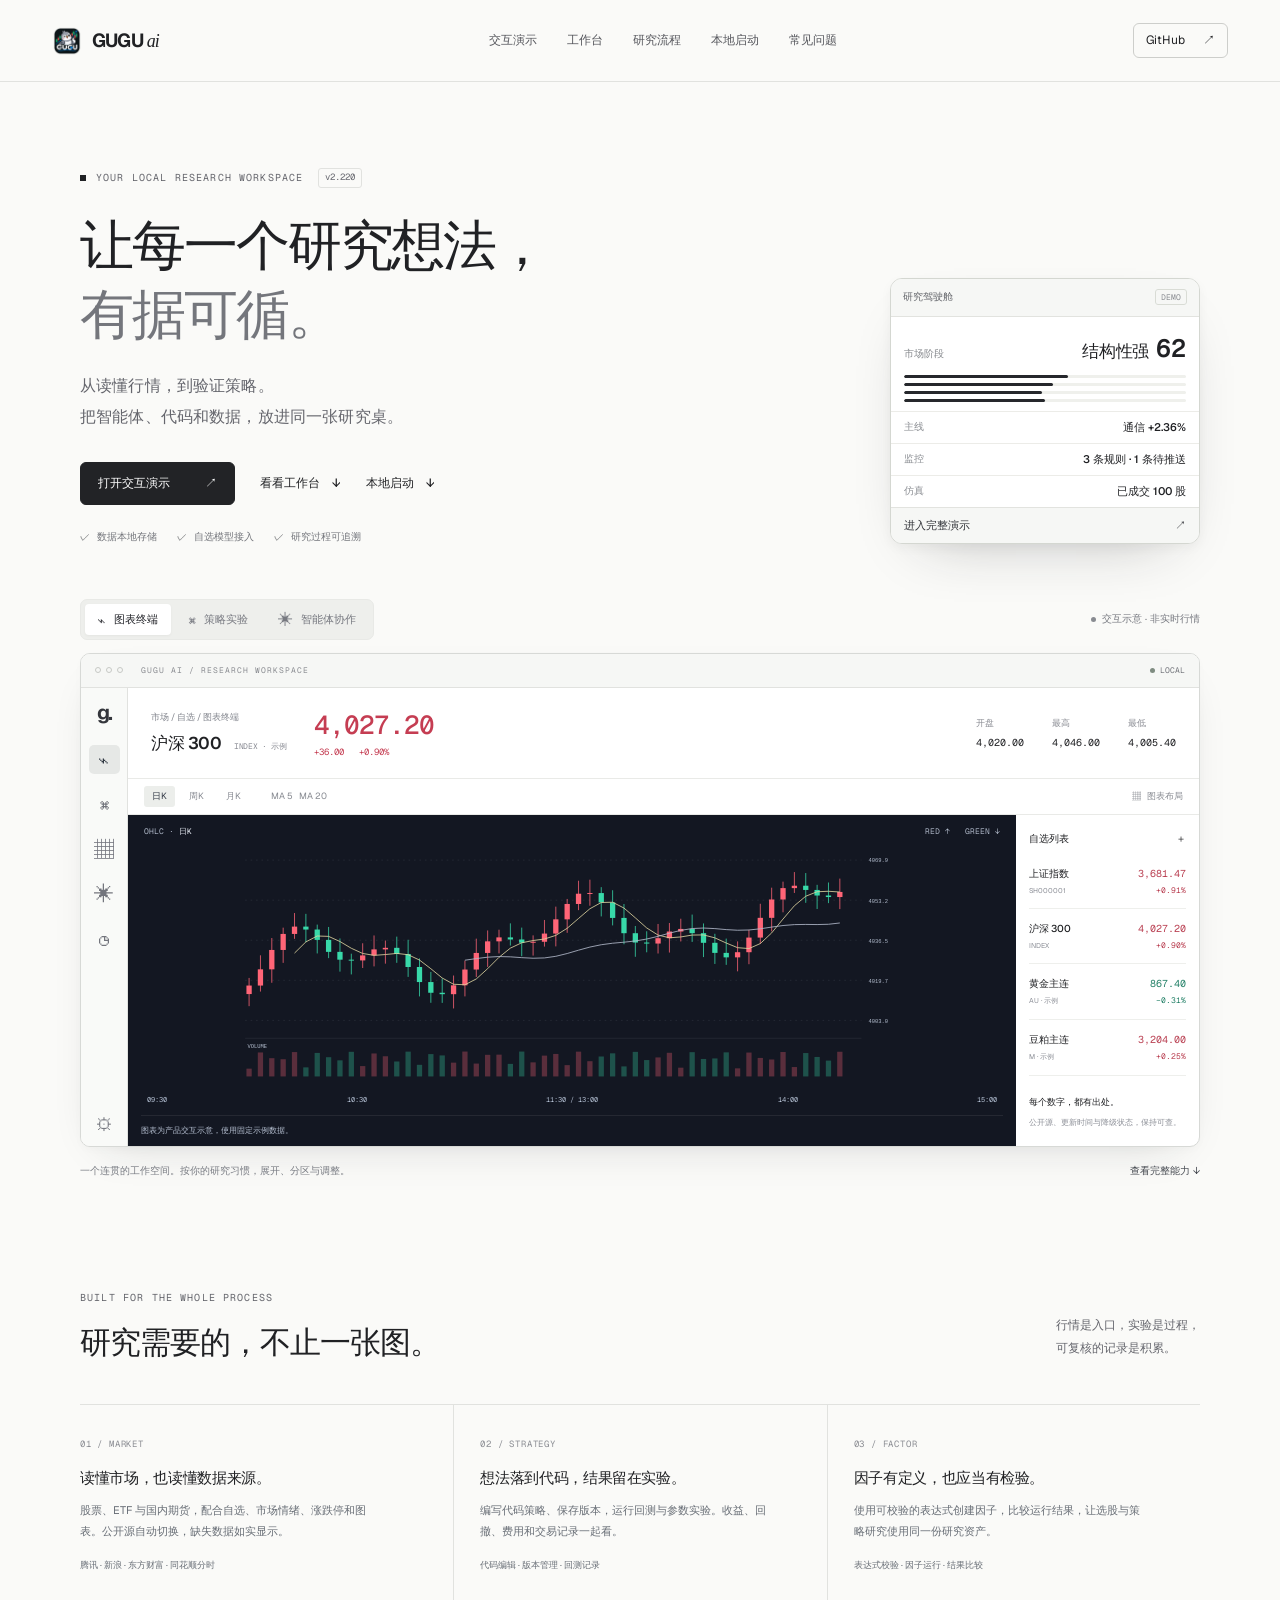
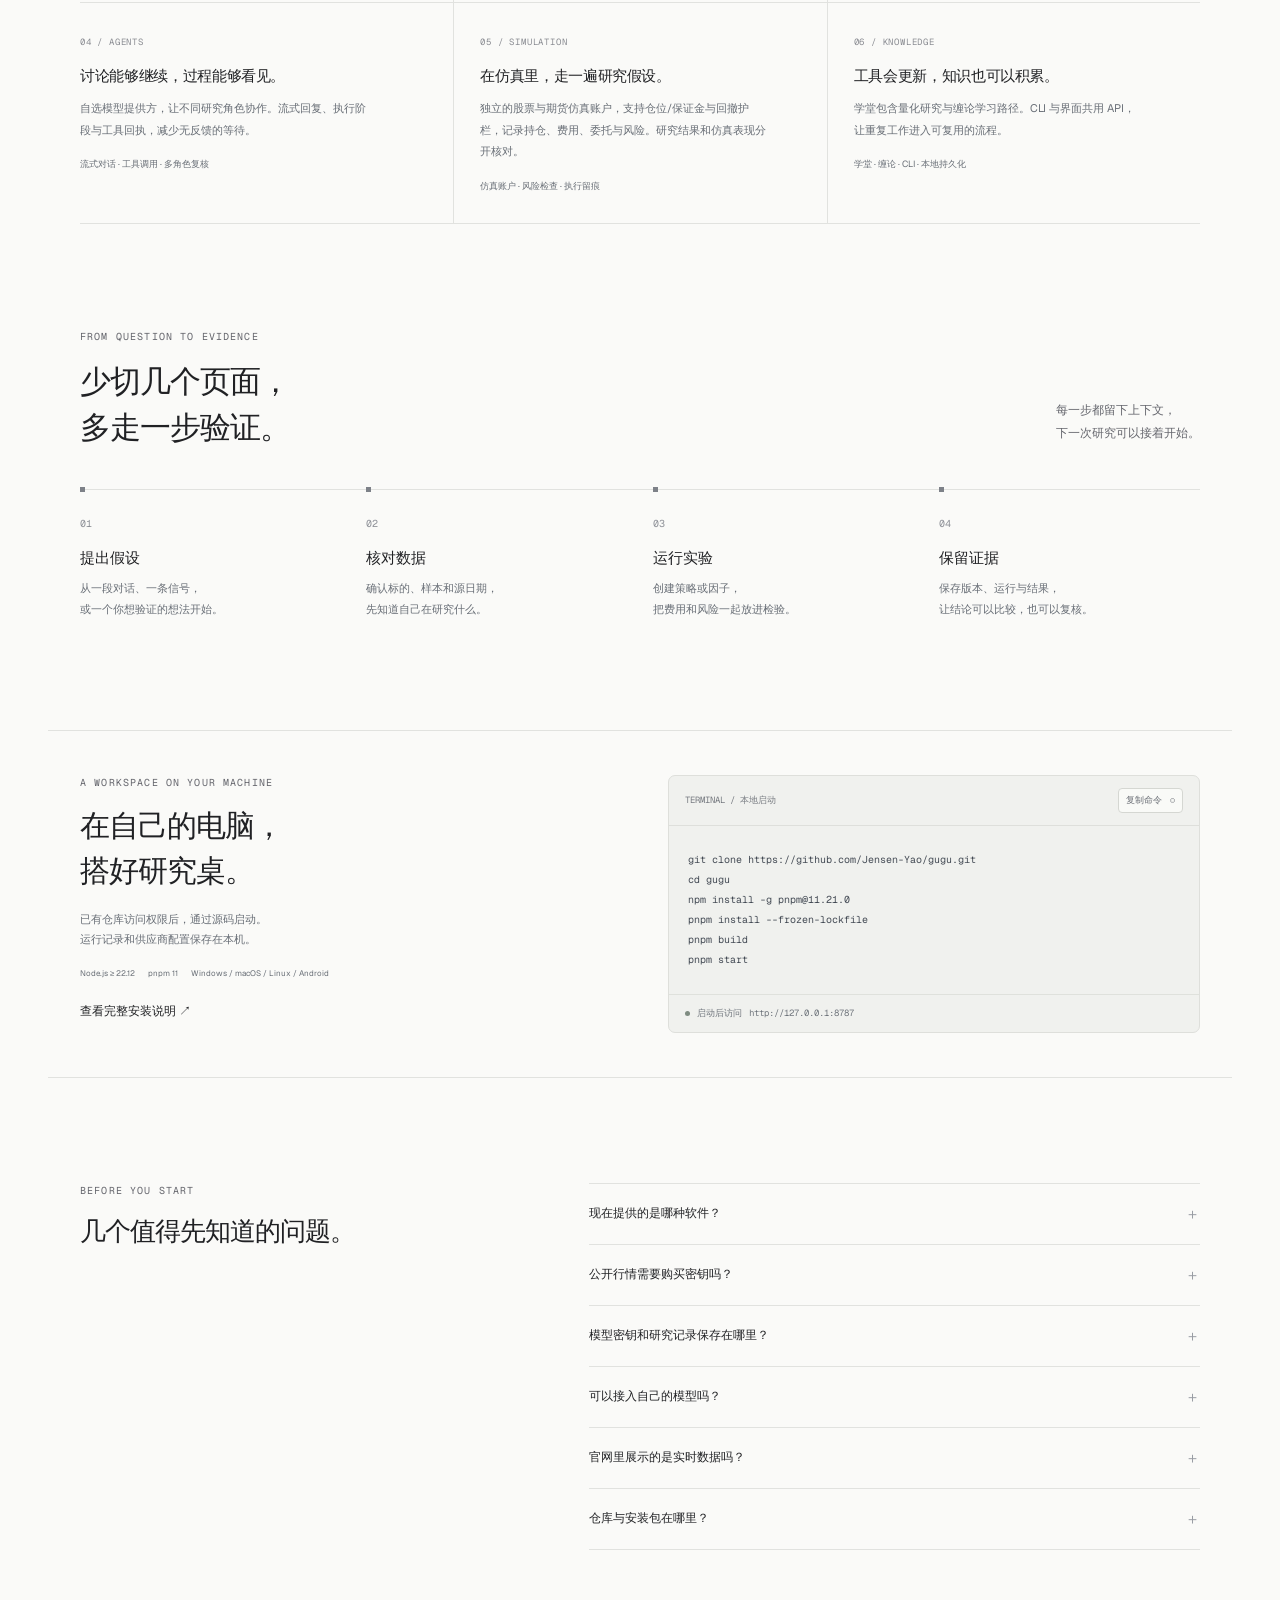
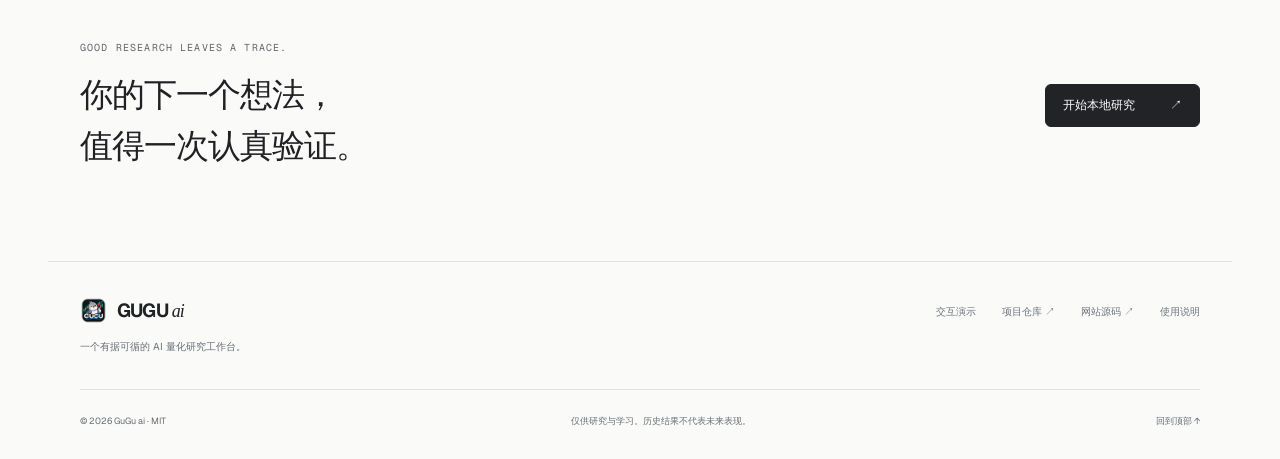
==== commit 281d8b35: "fix(site): cache-bust stylesheet" ====
--- a/site/index.html
+++ b/site/index.html
@@ -13,7 +13,7 @@
   <meta property="og:image" content="https://jensen-yao.github.io/gugu-site/assets/social.png">
   <link rel="canonical" href="https://jensen-yao.github.io/gugu-site/">
   <link rel="icon" href="assets/logo.png" type="image/png">
-  <link rel="stylesheet" href="style.css">
+  <link rel="stylesheet" href="style.css?v=2221">
   <title>GuGu ai · 让研究，有据可循。</title>
   <script src="app.js" defer></script>
 </head>
--- a/site/style.css
+++ b/site/style.css
@@ -1,5 +1,5 @@
 @font-face{font-family:Geist;src:url('assets/fonts/geist-latin.woff2') format('woff2');font-weight:100 900;font-display:swap}@font-face{font-family:'Geist Mono';src:url('assets/fonts/geist-mono-latin.woff2') format('woff2');font-weight:100 900;font-display:swap}
-:root{color-scheme:light;--paper:#fafaf8;--ink:#202124;--muted:#65666d;--line:#e1e2df;--navy:#131722;--red:#ff6577;--green:#38d9a9;--mono:'Geist Mono',Consolas,monospace;font-family:Geist,'Segoe UI','PingFang SC','Microsoft YaHei',sans-serif;font-synthesis:none;scroll-behavior:smooth;scroll-padding-top:94px}*{box-sizing:border-box}body{margin:0;background:var(--paper);color:var(--ink);font-size:15px;-webkit-font-smoothing:antialiased}button,a{-webkit-tap-highlight-color:transparent}a{color:inherit;text-decoration:none}button{font:inherit;cursor:pointer}button:focus-visible,a:focus-visible,summary:focus-visible{outline:2px solid #45618a;outline-offset:5px}button,a,summary{touch-action:manipulation}h1,h2,h3,p{margin:0}button:disabled{cursor:default}[hidden]{display:none!important}.section-wrap{max-width:1184px;margin-inline:auto;padding-inline:32px}.eyebrow{display:flex;align-items:center;gap:10px;font:10px/1.6 var(--mono);letter-spacing:1.15px;color:var(--muted)}.site-header{max-width:1440px;margin:auto;padding:23px 52px;display:flex;align-items:center;justify-content:space-between;border-bottom:1px solid var(--line);gap:24px}.brand{display:inline-flex;align-items:center;gap:10px;font-size:19px;font-weight:680;letter-spacing:-.8px}.brand img{display:block}.brand-ai{font-family:Georgia,serif;font-style:italic;font-size:18px;letter-spacing:-1px;padding-left:4px;font-weight:500}.site-header nav{display:flex;gap:30px;margin-left:34px}.site-header nav a,.header-action{font-size:12px;color:#55565c}.site-header nav a:hover,.text-link:hover,.footer-links a:hover{color:#111;text-decoration:underline;text-underline-offset:5px}.header-action{display:flex;gap:18px;border:1px solid #cdcecb;border-radius:6px;padding:8px 12px;color:var(--ink)}.hero{padding-top:86px;padding-bottom:55px;display:grid;grid-template-columns:1fr 210px;gap:32px;align-items:end}.small-mark{width:6px;height:6px;background:var(--ink)}.version{font:9px/1.5 var(--mono);letter-spacing:0;padding:2px 6px;border:1px solid var(--line);border-radius:3px;margin-left:5px}.hero h1{font-size:clamp(37px,4.2vw,57px);font-weight:630;line-height:1.3;letter-spacing:-2.1px;margin:23px 0 20px}.hero h1>span{color:#74767c}.hero-description{font-size:16px;line-height:1.95;color:var(--muted);letter-spacing:.15px}.hero-actions{display:flex;gap:25px;align-items:center;margin-top:29px}.button{display:inline-flex;align-items:center;justify-content:center;gap:35px;border-radius:6px;padding:12px 17px;font-size:12px;font-weight:500;min-height:43px;transition:background .16s ease,transform .16s ease}.button-primary{background:#222326;color:white;border:1px solid #222326}.button-primary:hover{background:#414246;transform:translateY(-1px)}.text-link{font-size:12px;font-weight:500;display:inline-flex;gap:12px;align-items:center}.hero-notes{display:flex;gap:20px;font-size:10px;color:#74767c;margin-top:25px}.hero-notes i{font-style:normal;padding-right:4px;color:#55575a}.hero-aside{padding:0 0 7px 22px;border-left:1px solid var(--line)}.aside-index{font:8px var(--mono);letter-spacing:.6px;color:#77797e;white-space:nowrap}.hero-aside svg{width:116px;margin:14px 0 12px;fill:none;stroke:#dcddda;stroke-width:1}.hero-aside .aside-trend{stroke:#535b69;stroke-width:1.5}.hero-aside svg circle{fill:#535b69;stroke:none}.hero-aside p{font-size:11px;line-height:1.9;color:#717379}.workspace-section{scroll-margin-top:25px}.workspace-heading{display:flex;justify-content:space-between;align-items:center;margin-bottom:13px;gap:16px}.preview-tabs{display:flex;gap:4px;padding:4px;background:#eeefec;border:1px solid #e8e9e6;border-radius:7px}.preview-tabs button{border:0;background:none;color:#777980;border-radius:4px;padding:8px 13px;font-size:11px;display:flex;gap:8px;align-items:center;white-space:nowrap;transition:background .14s ease,color .14s ease}.preview-tabs [aria-selected=true]{color:#25262b;background:#fff;box-shadow:0 1px 3px #0000000b}.preview-tabs button span{font-size:15px;line-height:1}.preview-label{font-size:10px;color:#777980;display:flex;align-items:center;gap:6px}.preview-label>span{width:5px;height:5px;border-radius:50%;background:#888b91}.product-window{background:#fff;border:1px solid #d7d9d6;border-radius:10px;overflow:hidden;box-shadow:0 16px 45px -24px #20212433,0 3px 8px #20212405}.window-chrome{height:34px;display:flex;align-items:center;gap:5px;padding:0 14px;background:#f6f7f5;border-bottom:1px solid #e1e2df}.window-dot{width:6px;height:6px;border-radius:50%;border:1px solid #c7c9c5}.window-title{font:8px var(--mono);letter-spacing:1px;color:#8b8d92;margin-left:13px}.window-local{margin-left:auto;display:flex;align-items:center;gap:5px;font:8px var(--mono);color:#74767c}.window-local>span,.local-dot{display:inline-block;width:5px;height:5px;border-radius:50%;background:#7f8c81}.product-content{display:flex;min-height:440px}.product-rail{flex:0 0 47px;border-right:1px solid var(--line);background:#f9faf8;padding:11px 7px;display:flex;align-items:center;flex-direction:column;gap:16px;color:#73757d}.mini-logo{font-size:21px;font-weight:650;color:#34363c;letter-spacing:-1.5px;margin-bottom:3px}.rail-item{display:grid;place-items:center;width:31px;height:29px;font-size:20px}.rail-item.selected{color:#313943;background:#e6e8e6;border-radius:5px}.rail-bottom{margin-top:auto;font-size:17px}.preview-main{flex:1;min-width:0}.terminal-top{display:flex;align-items:center;padding:20px 23px;gap:28px}.terminal-breadcrumb{display:block;font-size:9px;color:#81848c;margin-bottom:8px}.terminal-top h3{font-size:17px;font-weight:600;letter-spacing:-.4px}.terminal-top h3>span{font:8px var(--mono);font-weight:400;color:#8a8c94;margin-left:9px}.terminal-price{margin-right:auto;display:flex;flex-direction:column;gap:4px;color:#c53d52}.terminal-price strong{font:500 26px var(--mono);letter-spacing:-1px}.terminal-price>span{font:9px var(--mono)}.preview-metrics{display:flex;gap:28px;font-size:9px;margin:0}.preview-metrics dt{color:#8a8c93;margin-bottom:6px}.preview-metrics dd{margin:0;font:10px var(--mono)}.terminal-tools{display:flex;align-items:center;border-block:1px solid #e9eae7;gap:22px;padding:7px 16px;font-size:9px;color:#878a91}.periods{display:flex;gap:6px}.periods button{border:0;background:none;color:#858890;font-size:9px;padding:4px 8px;border-radius:3px}.periods .selected{color:#303744;background:#eceeeb}.tool-layout{margin-left:auto}.terminal-body{display:grid;grid-template-columns:1fr 183px;min-height:316px}.chart-preview{background:var(--navy);padding:11px 13px 8px;min-width:0;color:#bfc7d5}.chart-caption{display:flex;justify-content:space-between;gap:12px;font:8px var(--mono);padding:0 3px 6px;color:#acb5c5}.chart-caption b{font-weight:450;color:#e0e4ed}#market-chart{width:100%;height:249px;display:block}.chart-footer{display:flex;justify-content:space-between;font:7px var(--mono);color:#b3bfd2;padding:0 6px;margin-top:3px}.chart-source{font-size:8px;color:#b5bfd0;border-top:1px solid #ffffff13;padding-top:9px;margin-top:11px}.watch-preview{padding:17px 13px;display:flex;flex-direction:column}.watch-preview>div:first-child{display:flex;justify-content:space-between;font-size:10px}.watch-preview dl{margin:8px 0 0}.watch-preview dl>div{display:flex;justify-content:space-between;gap:10px;padding:13px 0;border-bottom:1px solid #eeefec;font-size:10px}.watch-preview dt{font-weight:500}.watch-preview dd{font:10px var(--mono);margin:0;text-align:right}.watch-preview small{display:block;font-size:7px;color:#8b8e96;margin-top:5px;font-weight:400}.watch-preview dd small{color:inherit;font-size:8px}.up{color:#b93f51}.down{color:#238067}.watch-bottom{margin-top:auto;padding-top:14px}.watch-bottom b{font-size:9px;font-weight:500}.watch-bottom p{font-size:8px;line-height:1.8;color:#8b8e96;margin-top:6px}.workspace-caption{display:flex;justify-content:space-between;gap:20px;font-size:10px;color:#797c83;margin-top:17px}.workspace-caption a{color:#454950;white-space:nowrap}.capabilities{padding-top:112px}.section-heading{display:flex;justify-content:space-between;align-items:end;gap:40px;margin-bottom:38px}.section-heading h2,.start-copy h2,.faq h2{font-size:31px;line-height:1.5;letter-spacing:-1px;font-weight:580;margin-top:13px}.section-heading>p{font-size:12px;line-height:1.9;color:var(--muted);padding-bottom:6px}.capability-grid{display:grid;grid-template-columns:repeat(3,1fr);border-top:1px solid var(--line)}.capability-grid article{padding:27px 25px 30px 0;border-bottom:1px solid var(--line);min-height:190px}.capability-grid article:not(:nth-child(3n+1)){padding-left:26px;border-left:1px solid var(--line)}.feature-index{font:9px var(--mono);letter-spacing:.8px;color:#8b8d93}.capability-grid h3{font-size:15px;font-weight:560;line-height:1.6;letter-spacing:-.35px;margin:15px 0 10px}.capability-grid p{font-size:11px;line-height:1.95;color:#686e76;max-width:290px}.feature-note{display:block;font-size:9px;color:#686e76;margin-top:17px}.workflow{padding-top:105px}.workflow-line{display:grid;grid-template-columns:repeat(4,1fr);list-style:none;padding:0;margin:0;gap:25px;border-top:1px solid var(--line)}.workflow-line li{position:relative;padding-top:22px}.workflow-line li:before{content:'';position:absolute;left:0;top:-3px;width:5px;height:5px;background:#7d8188}.workflow-line>li>span{font:10px var(--mono);color:#8c8f96}.workflow-line h3{font-size:15px;font-weight:550;margin:17px 0 10px}.workflow-line p{font-size:11px;color:#686e76;line-height:1.9}.start-section{margin-top:110px;display:grid;grid-template-columns:1fr 1fr;gap:55px;padding-top:44px;padding-bottom:44px;border-block:1px solid var(--line)}.start-copy h2{margin-top:12px;font-size:30px}.start-copy>p{font-size:11px;line-height:1.9;color:#686e76;margin-top:16px}.start-requirements{display:flex;flex-wrap:wrap;gap:13px;font-size:8px;color:#686e76;margin:18px 0 22px}.install-panel{align-self:center;background:#f0f1ee;border:1px solid #dedfdb;border-radius:7px;overflow:hidden}.install-heading{padding:12px 16px;display:flex;align-items:center;justify-content:space-between;border-bottom:1px solid #dedfdb;gap:10px}.install-heading>span{font:9px var(--mono);color:#777b81}.install-heading button{border:1px solid #d5d7d2;background:#f9faf7;padding:5px 7px;border-radius:4px;display:flex;align-items:center;gap:8px;font-size:9px;color:#6c7077}.install-panel pre{margin:0;overflow:auto;padding:24px 19px}.install-panel pre code{font:10px/2 var(--mono);color:#424953}.install-footer{border-top:1px solid #dfe1dc;padding:12px 16px;font-size:9px;color:#6e747b;display:flex;align-items:center;gap:7px}.install-footer code{font:9px var(--mono)}.faq{padding-top:105px;display:grid;grid-template-columns:.85fr 1.15fr;gap:58px}.faq h2{font-size:26px}.faq-list details{border-bottom:1px solid var(--line)}.faq-list details:first-child{border-top:1px solid var(--line)}.faq-list summary{font-size:12px;list-style:none;cursor:pointer;display:flex;justify-content:space-between;align-items:center;gap:18px;padding:20px 0;font-weight:500}.faq-list summary::-webkit-details-marker{display:none}.faq-list summary>span{color:#979ba2;font-size:15px;font-weight:400}.faq-list details[open] summary>span{transform:rotate(45deg)}.faq-list details>p{font-size:11px;line-height:2;color:#686e76;padding:0 23px 20px 0}.final-cta{padding-block:90px;display:flex;align-items:center;justify-content:space-between;gap:30px}.final-cta h2{font-size:33px;font-weight:560;letter-spacing:-1px;line-height:1.55;margin-top:13px}.site-footer{padding-block:35px 25px;border-top:1px solid var(--line);display:flex;justify-content:space-between;flex-wrap:wrap;gap:35px}.site-footer>div:first-child>p{font-size:10px;color:#686e76;margin-top:12px}.footer-links{display:flex;gap:26px;align-items:flex-start;font-size:10px;color:#6e747a;padding-top:8px}.footer-bottom{flex-basis:100%;padding-top:25px;border-top:1px solid var(--line);display:flex;justify-content:space-between;gap:20px;font-size:9px;color:#686e76}.visually-hidden,.skip-link:not(:focus){position:absolute!important;width:1px;height:1px;padding:0;margin:-1px;overflow:hidden;clip:rect(0,0,0,0);white-space:nowrap;border:0}.skip-link:focus{position:fixed;z-index:100;left:10px;top:10px;padding:12px;background:white;border:1px solid #222}.demo-heading{display:flex;justify-content:space-between;align-items:center;gap:15px;padding:27px 28px 21px}.demo-heading h3{font-size:20px;font-weight:560;letter-spacing:-.5px}.demo-badge{border:1px solid #e2e5df;background:#f6f8f3;padding:5px 8px;font-size:9px;border-radius:4px;color:#6c746c}.strategy-grid{display:grid;grid-template-columns:1.1fr 1fr;gap:30px;padding:0 28px 30px}.code-demo{background:var(--navy);border-radius:6px;color:#dde2ec;overflow:hidden}.code-demo>div{padding:11px 15px;border-bottom:1px solid #ffffff15;display:flex;justify-content:space-between;font:8px var(--mono);color:#a8b5c7}.code-demo pre{font:11px/2.05 var(--mono);margin:0;padding:21px 17px;overflow:auto}.code-comment{color:#a4b3c8}.code-keyword{color:#d7b8e5}.code-number{color:#b7cfbb}.experiment-steps>div:not(.experiment-note){display:flex;align-items:start;gap:14px;padding:18px 0;border-bottom:1px solid var(--line)}.experiment-steps>div>span{font:10px var(--mono);color:#949a9e;padding-top:2px}.experiment-steps b{font-size:12px;font-weight:550}.experiment-steps p{font-size:10px;line-height:1.8;color:#7e838a;margin-top:6px}.experiment-steps i{margin-left:auto;font-size:10px;font-style:normal;color:#6f8072}.experiment-note{font-size:11px;line-height:2;color:#878c92;margin-top:20px}.experiment-note b{color:#4b525a}.agent-demo-grid{display:grid;grid-template-columns:1.35fr 1fr;gap:40px;padding:0 28px 32px}.demo-user{background:#f0f2ef;border:1px solid #e6e9e3;padding:12px 15px;border-radius:7px;font-size:11px;line-height:1.8;margin-left:45px}.demo-agent{display:flex;gap:12px;margin-top:26px}.agent-avatar{flex:0 0 28px;height:28px;display:grid;place-items:center;background:#24292c;color:#fff;border-radius:6px;font-size:19px;font-weight:600}.demo-agent>div{min-width:0}.demo-agent b{font-size:11px;font-weight:560}.demo-agent p{font-size:11px;line-height:2;color:#747d85;margin-top:8px}.tool-receipt{display:flex;align-items:center;gap:10px;border:1px solid #dce3d9;background:#f5f8f3;border-radius:6px;padding:11px 12px;margin-top:16px;color:#506249;font-size:10px}.tool-receipt strong{display:block;font-size:10px;font-weight:550}.tool-receipt small{display:block;font-size:8px;color:#7d8b76;margin-top:5px}.tool-receipt>span:last-child{margin-left:auto;font-size:8px;white-space:nowrap}.demo-agent details{margin-top:13px;font-size:10px;color:#888f95}.demo-agent summary{cursor:pointer}.agent-roles{padding:5px 0 0 10px}.tiny-title{font-size:9px;color:#8c9298}.agent-roles>div{display:grid;grid-template-columns:25px 1fr;gap:7px 10px;padding:19px 0;border-bottom:1px solid var(--line)}.agent-roles i{grid-row:span 2;font:9px var(--mono);color:#9aa0a6}.agent-roles b{font-size:12px;font-weight:550}.agent-roles small{font-size:9px;color:#92989d}.agent-roles>p{font-size:10px;line-height:1.9;color:#686e76;margin-top:22px}
+:root{color-scheme:light;--paper:#fafaf8;--ink:#202124;--muted:#65666d;--line:#e1e2df;--navy:#131722;--red:#ff6577;--green:#38d9a9;--mono:'Geist Mono',Consolas,monospace;font-family:Geist,'Segoe UI','PingFang SC','Microsoft YaHei',sans-serif;font-synthesis:none;scroll-behavior:smooth;scroll-padding-top:94px}*{box-sizing:border-box}body{margin:0;background:var(--paper);color:var(--ink);font-size:15px;-webkit-font-smoothing:antialiased}button,a{-webkit-tap-highlight-color:transparent}a{color:inherit;text-decoration:none}button{font:inherit;cursor:pointer}button:focus-visible,a:focus-visible,summary:focus-visible{outline:2px solid #45618a;outline-offset:5px}button,a,summary{touch-action:manipulation}h1,h2,h3,p{margin:0}button:disabled{cursor:default}[hidden]{display:none!important}.section-wrap{max-width:1184px;margin-inline:auto;padding-inline:32px}.eyebrow{display:flex;align-items:center;gap:10px;font:10px/1.6 var(--mono);letter-spacing:1.15px;color:var(--muted)}.site-header{max-width:1440px;margin:auto;padding:23px 52px;display:flex;align-items:center;justify-content:space-between;border-bottom:1px solid var(--line);gap:24px}.brand{display:inline-flex;align-items:center;gap:10px;font-size:19px;font-weight:680;letter-spacing:-.8px}.brand img{display:block}.brand-ai{font-family:Georgia,serif;font-style:italic;font-size:18px;letter-spacing:-1px;padding-left:4px;font-weight:500}.site-header nav{display:flex;gap:30px;margin-left:34px}.site-header nav a,.header-action{font-size:12px;color:#55565c}.site-header nav a:hover,.text-link:hover,.footer-links a:hover{color:#111;text-decoration:underline;text-underline-offset:5px}.header-action{display:flex;gap:18px;border:1px solid #cdcecb;border-radius:6px;padding:8px 12px;color:var(--ink)}.hero{padding-top:86px;padding-bottom:55px;display:grid;grid-template-columns:minmax(0,1fr) 310px;gap:32px;align-items:end}.small-mark{width:6px;height:6px;background:var(--ink)}.version{font:9px/1.5 var(--mono);letter-spacing:0;padding:2px 6px;border:1px solid var(--line);border-radius:3px;margin-left:5px}.hero h1{font-size:clamp(37px,4.2vw,57px);font-weight:630;line-height:1.3;letter-spacing:-2.1px;margin:23px 0 20px}.hero h1>span{color:#74767c}.hero-description{font-size:16px;line-height:1.95;color:var(--muted);letter-spacing:.15px}.hero-actions{display:flex;gap:25px;align-items:center;margin-top:29px}.button{display:inline-flex;align-items:center;justify-content:center;gap:35px;border-radius:6px;padding:12px 17px;font-size:12px;font-weight:500;min-height:43px;transition:background .16s ease,transform .16s ease}.button-primary{background:#222326;color:white;border:1px solid #222326}.button-primary:hover{background:#414246;transform:translateY(-1px)}.text-link{font-size:12px;font-weight:500;display:inline-flex;gap:12px;align-items:center}.hero-notes{display:flex;gap:20px;font-size:10px;color:#74767c;margin-top:25px}.hero-notes i{font-style:normal;padding-right:4px;color:#55575a}.hero-aside{padding:0 0 7px 22px;border-left:1px solid var(--line)}.aside-index{font:8px var(--mono);letter-spacing:.6px;color:#77797e;white-space:nowrap}.hero-aside svg{width:116px;margin:14px 0 12px;fill:none;stroke:#dcddda;stroke-width:1}.hero-aside .aside-trend{stroke:#535b69;stroke-width:1.5}.hero-aside svg circle{fill:#535b69;stroke:none}.hero-aside p{font-size:11px;line-height:1.9;color:#717379}.workspace-section{scroll-margin-top:25px}.workspace-heading{display:flex;justify-content:space-between;align-items:center;margin-bottom:13px;gap:16px}.preview-tabs{display:flex;gap:4px;padding:4px;background:#eeefec;border:1px solid #e8e9e6;border-radius:7px}.preview-tabs button{border:0;background:none;color:#777980;border-radius:4px;padding:8px 13px;font-size:11px;display:flex;gap:8px;align-items:center;white-space:nowrap;transition:background .14s ease,color .14s ease}.preview-tabs [aria-selected=true]{color:#25262b;background:#fff;box-shadow:0 1px 3px #0000000b}.preview-tabs button span{font-size:15px;line-height:1}.preview-label{font-size:10px;color:#777980;display:flex;align-items:center;gap:6px}.preview-label>span{width:5px;height:5px;border-radius:50%;background:#888b91}.product-window{background:#fff;border:1px solid #d7d9d6;border-radius:10px;overflow:hidden;box-shadow:0 16px 45px -24px #20212433,0 3px 8px #20212405}.window-chrome{height:34px;display:flex;align-items:center;gap:5px;padding:0 14px;background:#f6f7f5;border-bottom:1px solid #e1e2df}.window-dot{width:6px;height:6px;border-radius:50%;border:1px solid #c7c9c5}.window-title{font:8px var(--mono);letter-spacing:1px;color:#8b8d92;margin-left:13px}.window-local{margin-left:auto;display:flex;align-items:center;gap:5px;font:8px var(--mono);color:#74767c}.window-local>span,.local-dot{display:inline-block;width:5px;height:5px;border-radius:50%;background:#7f8c81}.product-content{display:flex;min-height:440px}.product-rail{flex:0 0 47px;border-right:1px solid var(--line);background:#f9faf8;padding:11px 7px;display:flex;align-items:center;flex-direction:column;gap:16px;color:#73757d}.mini-logo{font-size:21px;font-weight:650;color:#34363c;letter-spacing:-1.5px;margin-bottom:3px}.rail-item{display:grid;place-items:center;width:31px;height:29px;font-size:20px}.rail-item.selected{color:#313943;background:#e6e8e6;border-radius:5px}.rail-bottom{margin-top:auto;font-size:17px}.preview-main{flex:1;min-width:0}.terminal-top{display:flex;align-items:center;padding:20px 23px;gap:28px}.terminal-breadcrumb{display:block;font-size:9px;color:#81848c;margin-bottom:8px}.terminal-top h3{font-size:17px;font-weight:600;letter-spacing:-.4px}.terminal-top h3>span{font:8px var(--mono);font-weight:400;color:#8a8c94;margin-left:9px}.terminal-price{margin-right:auto;display:flex;flex-direction:column;gap:4px;color:#c53d52}.terminal-price strong{font:500 26px var(--mono);letter-spacing:-1px}.terminal-price>span{font:9px var(--mono)}.preview-metrics{display:flex;gap:28px;font-size:9px;margin:0}.preview-metrics dt{color:#8a8c93;margin-bottom:6px}.preview-metrics dd{margin:0;font:10px var(--mono)}.terminal-tools{display:flex;align-items:center;border-block:1px solid #e9eae7;gap:22px;padding:7px 16px;font-size:9px;color:#878a91}.periods{display:flex;gap:6px}.periods button{border:0;background:none;color:#858890;font-size:9px;padding:4px 8px;border-radius:3px}.periods .selected{color:#303744;background:#eceeeb}.tool-layout{margin-left:auto}.terminal-body{display:grid;grid-template-columns:1fr 183px;min-height:316px}.chart-preview{background:var(--navy);padding:11px 13px 8px;min-width:0;color:#bfc7d5}.chart-caption{display:flex;justify-content:space-between;gap:12px;font:8px var(--mono);padding:0 3px 6px;color:#acb5c5}.chart-caption b{font-weight:450;color:#e0e4ed}#market-chart{width:100%;height:249px;display:block}.chart-footer{display:flex;justify-content:space-between;font:7px var(--mono);color:#b3bfd2;padding:0 6px;margin-top:3px}.chart-source{font-size:8px;color:#b5bfd0;border-top:1px solid #ffffff13;padding-top:9px;margin-top:11px}.watch-preview{padding:17px 13px;display:flex;flex-direction:column}.watch-preview>div:first-child{display:flex;justify-content:space-between;font-size:10px}.watch-preview dl{margin:8px 0 0}.watch-preview dl>div{display:flex;justify-content:space-between;gap:10px;padding:13px 0;border-bottom:1px solid #eeefec;font-size:10px}.watch-preview dt{font-weight:500}.watch-preview dd{font:10px var(--mono);margin:0;text-align:right}.watch-preview small{display:block;font-size:7px;color:#8b8e96;margin-top:5px;font-weight:400}.watch-preview dd small{color:inherit;font-size:8px}.up{color:#b93f51}.down{color:#238067}.watch-bottom{margin-top:auto;padding-top:14px}.watch-bottom b{font-size:9px;font-weight:500}.watch-bottom p{font-size:8px;line-height:1.8;color:#8b8e96;margin-top:6px}.workspace-caption{display:flex;justify-content:space-between;gap:20px;font-size:10px;color:#797c83;margin-top:17px}.workspace-caption a{color:#454950;white-space:nowrap}.capabilities{padding-top:112px}.section-heading{display:flex;justify-content:space-between;align-items:end;gap:40px;margin-bottom:38px}.section-heading h2,.start-copy h2,.faq h2{font-size:31px;line-height:1.5;letter-spacing:-1px;font-weight:580;margin-top:13px}.section-heading>p{font-size:12px;line-height:1.9;color:var(--muted);padding-bottom:6px}.capability-grid{display:grid;grid-template-columns:repeat(3,1fr);border-top:1px solid var(--line)}.capability-grid article{padding:27px 25px 30px 0;border-bottom:1px solid var(--line);min-height:190px}.capability-grid article:not(:nth-child(3n+1)){padding-left:26px;border-left:1px solid var(--line)}.feature-index{font:9px var(--mono);letter-spacing:.8px;color:#8b8d93}.capability-grid h3{font-size:15px;font-weight:560;line-height:1.6;letter-spacing:-.35px;margin:15px 0 10px}.capability-grid p{font-size:11px;line-height:1.95;color:#686e76;max-width:290px}.feature-note{display:block;font-size:9px;color:#686e76;margin-top:17px}.workflow{padding-top:105px}.workflow-line{display:grid;grid-template-columns:repeat(4,1fr);list-style:none;padding:0;margin:0;gap:25px;border-top:1px solid var(--line)}.workflow-line li{position:relative;padding-top:22px}.workflow-line li:before{content:'';position:absolute;left:0;top:-3px;width:5px;height:5px;background:#7d8188}.workflow-line>li>span{font:10px var(--mono);color:#8c8f96}.workflow-line h3{font-size:15px;font-weight:550;margin:17px 0 10px}.workflow-line p{font-size:11px;color:#686e76;line-height:1.9}.start-section{margin-top:110px;display:grid;grid-template-columns:1fr 1fr;gap:55px;padding-top:44px;padding-bottom:44px;border-block:1px solid var(--line)}.start-copy h2{margin-top:12px;font-size:30px}.start-copy>p{font-size:11px;line-height:1.9;color:#686e76;margin-top:16px}.start-requirements{display:flex;flex-wrap:wrap;gap:13px;font-size:8px;color:#686e76;margin:18px 0 22px}.install-panel{align-self:center;background:#f0f1ee;border:1px solid #dedfdb;border-radius:7px;overflow:hidden}.install-heading{padding:12px 16px;display:flex;align-items:center;justify-content:space-between;border-bottom:1px solid #dedfdb;gap:10px}.install-heading>span{font:9px var(--mono);color:#777b81}.install-heading button{border:1px solid #d5d7d2;background:#f9faf7;padding:5px 7px;border-radius:4px;display:flex;align-items:center;gap:8px;font-size:9px;color:#6c7077}.install-panel pre{margin:0;overflow:auto;padding:24px 19px}.install-panel pre code{font:10px/2 var(--mono);color:#424953}.install-footer{border-top:1px solid #dfe1dc;padding:12px 16px;font-size:9px;color:#6e747b;display:flex;align-items:center;gap:7px}.install-footer code{font:9px var(--mono)}.faq{padding-top:105px;display:grid;grid-template-columns:.85fr 1.15fr;gap:58px}.faq h2{font-size:26px}.faq-list details{border-bottom:1px solid var(--line)}.faq-list details:first-child{border-top:1px solid var(--line)}.faq-list summary{font-size:12px;list-style:none;cursor:pointer;display:flex;justify-content:space-between;align-items:center;gap:18px;padding:20px 0;font-weight:500}.faq-list summary::-webkit-details-marker{display:none}.faq-list summary>span{color:#979ba2;font-size:15px;font-weight:400}.faq-list details[open] summary>span{transform:rotate(45deg)}.faq-list details>p{font-size:11px;line-height:2;color:#686e76;padding:0 23px 20px 0}.final-cta{padding-block:90px;display:flex;align-items:center;justify-content:space-between;gap:30px}.final-cta h2{font-size:33px;font-weight:560;letter-spacing:-1px;line-height:1.55;margin-top:13px}.site-footer{padding-block:35px 25px;border-top:1px solid var(--line);display:flex;justify-content:space-between;flex-wrap:wrap;gap:35px}.site-footer>div:first-child>p{font-size:10px;color:#686e76;margin-top:12px}.footer-links{display:flex;gap:26px;align-items:flex-start;font-size:10px;color:#6e747a;padding-top:8px}.footer-bottom{flex-basis:100%;padding-top:25px;border-top:1px solid var(--line);display:flex;justify-content:space-between;gap:20px;font-size:9px;color:#686e76}.visually-hidden,.skip-link:not(:focus){position:absolute!important;width:1px;height:1px;padding:0;margin:-1px;overflow:hidden;clip:rect(0,0,0,0);white-space:nowrap;border:0}.skip-link:focus{position:fixed;z-index:100;left:10px;top:10px;padding:12px;background:white;border:1px solid #222}.demo-heading{display:flex;justify-content:space-between;align-items:center;gap:15px;padding:27px 28px 21px}.demo-heading h3{font-size:20px;font-weight:560;letter-spacing:-.5px}.demo-badge{border:1px solid #e2e5df;background:#f6f8f3;padding:5px 8px;font-size:9px;border-radius:4px;color:#6c746c}.strategy-grid{display:grid;grid-template-columns:1.1fr 1fr;gap:30px;padding:0 28px 30px}.code-demo{background:var(--navy);border-radius:6px;color:#dde2ec;overflow:hidden}.code-demo>div{padding:11px 15px;border-bottom:1px solid #ffffff15;display:flex;justify-content:space-between;font:8px var(--mono);color:#a8b5c7}.code-demo pre{font:11px/2.05 var(--mono);margin:0;padding:21px 17px;overflow:auto}.code-comment{color:#a4b3c8}.code-keyword{color:#d7b8e5}.code-number{color:#b7cfbb}.experiment-steps>div:not(.experiment-note){display:flex;align-items:start;gap:14px;padding:18px 0;border-bottom:1px solid var(--line)}.experiment-steps>div>span{font:10px var(--mono);color:#949a9e;padding-top:2px}.experiment-steps b{font-size:12px;font-weight:550}.experiment-steps p{font-size:10px;line-height:1.8;color:#7e838a;margin-top:6px}.experiment-steps i{margin-left:auto;font-size:10px;font-style:normal;color:#6f8072}.experiment-note{font-size:11px;line-height:2;color:#878c92;margin-top:20px}.experiment-note b{color:#4b525a}.agent-demo-grid{display:grid;grid-template-columns:1.35fr 1fr;gap:40px;padding:0 28px 32px}.demo-user{background:#f0f2ef;border:1px solid #e6e9e3;padding:12px 15px;border-radius:7px;font-size:11px;line-height:1.8;margin-left:45px}.demo-agent{display:flex;gap:12px;margin-top:26px}.agent-avatar{flex:0 0 28px;height:28px;display:grid;place-items:center;background:#24292c;color:#fff;border-radius:6px;font-size:19px;font-weight:600}.demo-agent>div{min-width:0}.demo-agent b{font-size:11px;font-weight:560}.demo-agent p{font-size:11px;line-height:2;color:#747d85;margin-top:8px}.tool-receipt{display:flex;align-items:center;gap:10px;border:1px solid #dce3d9;background:#f5f8f3;border-radius:6px;padding:11px 12px;margin-top:16px;color:#506249;font-size:10px}.tool-receipt strong{display:block;font-size:10px;font-weight:550}.tool-receipt small{display:block;font-size:8px;color:#7d8b76;margin-top:5px}.tool-receipt>span:last-child{margin-left:auto;font-size:8px;white-space:nowrap}.demo-agent details{margin-top:13px;font-size:10px;color:#888f95}.demo-agent summary{cursor:pointer}.agent-roles{padding:5px 0 0 10px}.tiny-title{font-size:9px;color:#8c9298}.agent-roles>div{display:grid;grid-template-columns:25px 1fr;gap:7px 10px;padding:19px 0;border-bottom:1px solid var(--line)}.agent-roles i{grid-row:span 2;font:9px var(--mono);color:#9aa0a6}.agent-roles b{font-size:12px;font-weight:550}.agent-roles small{font-size:9px;color:#92989d}.agent-roles>p{font-size:10px;line-height:1.9;color:#686e76;margin-top:22px}
 @media(min-width:1600px){.hero{padding-top:112px}.site-header{padding-inline:70px}}@media(max-width:1000px){.section-wrap{padding-inline:28px}.hero{padding-top:62px;grid-template-columns:1fr 170px}.hero h1{font-size:46px}.site-header{padding:20px 28px}.preview-metrics{gap:15px}.terminal-top{gap:18px;padding:17px}.terminal-top h3>span{display:block;margin:7px 0 0}.terminal-price strong{font-size:22px}.terminal-body{grid-template-columns:1fr 160px}.capability-grid h3{font-size:13px}.capability-grid p{font-size:11px}.start-section{gap:30px}.faq{gap:30px;grid-template-columns:.9fr 1.1fr}.strategy-grid,.agent-demo-grid{gap:22px;padding-inline:20px}.demo-heading{padding-inline:20px}.install-panel pre code{font-size:9px}}@media(max-width:700px){.section-wrap{padding-inline:22px}.site-header{padding:18px 22px}.site-header nav{gap:17px;margin:0}.site-header nav a{font-size:10px}.site-header nav a:nth-child(2){display:none}.header-action{font-size:10px;padding:7px 9px;gap:7px}.brand{font-size:17px;gap:7px}.brand img{width:26px;height:26px}.hero{display:block;padding-top:54px;padding-bottom:37px}.hero h1{font-size:39px;letter-spacing:-1.8px;margin-top:21px}.hero-aside{display:none}.eyebrow{font-size:8px;letter-spacing:.7px;gap:7px}.version{font-size:8px}.hero-description{font-size:14px;line-height:1.9}.hero-actions{gap:20px;margin-top:25px}.hero-notes{gap:12px;font-size:9px;margin-top:22px}.button{gap:25px;font-size:11px;min-height:41px}.text-link{font-size:11px}.workspace-heading{flex-wrap:wrap;gap:10px}.preview-tabs{gap:1px;padding:3px}.preview-tabs button{font-size:10px;padding:7px 9px;gap:5px}.preview-tabs button span{font-size:13px}.preview-label{font-size:8px;margin-left:4px}.product-content{min-height:350px}.product-rail{flex-basis:34px;padding-inline:4px;gap:16px}.rail-item{width:25px;font-size:16px}.mini-logo{font-size:19px}.window-chrome{height:29px;padding-inline:10px}.window-title{font-size:6px;margin-left:7px;letter-spacing:.7px}.window-dot{width:5px;height:5px}.window-local{font-size:6px}.terminal-top{padding:15px 11px;gap:15px}.terminal-breadcrumb{font-size:7px;margin-bottom:6px}.terminal-top h3{font-size:13px}.terminal-top h3>span{font-size:6px;margin-top:5px}.terminal-price{margin-left:auto;margin-right:0}.terminal-price strong{font-size:20px}.terminal-price>span{font-size:7px}.preview-metrics{display:none}.terminal-tools{gap:15px;padding:6px 9px;font-size:7px}.periods{gap:1px}.periods button{font-size:8px;padding:3px 6px}.tool-layout{display:none}.terminal-body{display:block;min-height:253px}.watch-preview{display:none}.chart-preview{padding:10px 8px 7px}.chart-caption{font-size:6px}#market-chart{height:202px}.chart-footer{font-size:6px}.chart-source{font-size:7px;padding-top:7px;margin-top:9px}.workspace-caption{font-size:9px;line-height:1.8;gap:14px}.workspace-caption>a{display:none}.capabilities{padding-top:65px}.section-heading{display:block;margin-bottom:25px}.section-heading h2,.start-copy h2{font-size:26px;margin-top:10px}.section-heading>p{font-size:11px;margin-top:15px}.section-heading>p br{display:none}.capability-grid{grid-template-columns:1fr 1fr}.capability-grid article{padding:22px 17px 23px 0;min-height:205px}.capability-grid article:not(:nth-child(3n+1)){padding-left:0;border-left:0}.capability-grid article:nth-child(2n){padding-left:17px;padding-right:0;border-left:1px solid var(--line)}.feature-index{font-size:8px}.capability-grid h3{font-size:13px;margin-top:12px;line-height:1.7}.capability-grid p{font-size:10px;line-height:1.9}.feature-note{font-size:8px;line-height:1.9;margin-top:11px}.workflow{padding-top:63px}.workflow-line{grid-template-columns:1fr 1fr;gap:30px 22px}.workflow-line li:nth-child(n+3){border-top:1px solid var(--line)}.workflow-line h3{font-size:14px;margin-top:12px}.workflow-line p{font-size:10px}.start-section{grid-template-columns:1fr;margin-top:64px;padding-top:28px;padding-bottom:28px;gap:25px}.start-copy>p{font-size:11px}.start-requirements{margin:15px 0}.install-panel pre{padding:18px 15px}.install-panel pre code{font-size:10px}.install-footer{font-size:8px;padding:12px}.install-footer code{font-size:8px}.faq{padding-top:65px;display:block}.faq h2{font-size:25px}.faq-list{margin-top:25px}.faq-list summary{font-size:11px;padding-block:18px}.faq-list details>p{font-size:10px}.final-cta{padding-block:55px;align-items:start;flex-direction:column;gap:24px}.final-cta h2{font-size:28px}.site-footer{padding-top:27px;gap:28px}.footer-links{font-size:9px;gap:19px}.footer-bottom{font-size:8px;flex-wrap:wrap;gap:12px;padding-top:20px}.footer-bottom>span:nth-child(2){order:3;flex-basis:100%}.footer-bottom>a{margin-left:auto}.demo-heading{padding:20px 13px 18px;align-items:start;gap:7px}.demo-heading h3{font-size:15px;line-height:1.7}.demo-badge{font-size:7px;white-space:nowrap;padding:4px 5px}.strategy-grid{display:flex;flex-direction:column;padding:0 13px 20px;gap:18px}.code-demo pre{font-size:9px;padding:16px 12px}.code-demo>div{font-size:7px;padding:10px 12px}.experiment-steps>div:not(.experiment-note){padding:12px 0}.experiment-steps b{font-size:11px}.experiment-steps p{font-size:9px}.experiment-note{font-size:10px;margin-top:14px}.agent-demo-grid{grid-template-columns:1fr;padding:0 13px 22px;gap:24px}.demo-user{font-size:10px;margin-left:25px;padding:10px 12px}.demo-agent{margin-top:20px;gap:8px}.demo-agent p{font-size:10px}.agent-avatar{flex-basis:24px;height:24px;font-size:16px}.tool-receipt{padding:10px 8px;gap:6px}.tool-receipt strong{font-size:9px}.tool-receipt small{font-size:7px}.agent-roles{display:none}}@media(prefers-reduced-motion:reduce){:root{scroll-behavior:auto}*,*:before,*:after{transition:none!important;animation:none!important}}@media print{.site-header nav,.hero-aside,.hero-actions,.preview-tabs,.final-cta{display:none}.hero{padding-top:25px}.section-wrap{padding-inline:0}.site-header{padding-inline:0}.capabilities,.workflow,.faq{padding-top:30px}.start-section{margin-top:35px}.product-window{break-inside:avoid;box-shadow:none}}
 
 
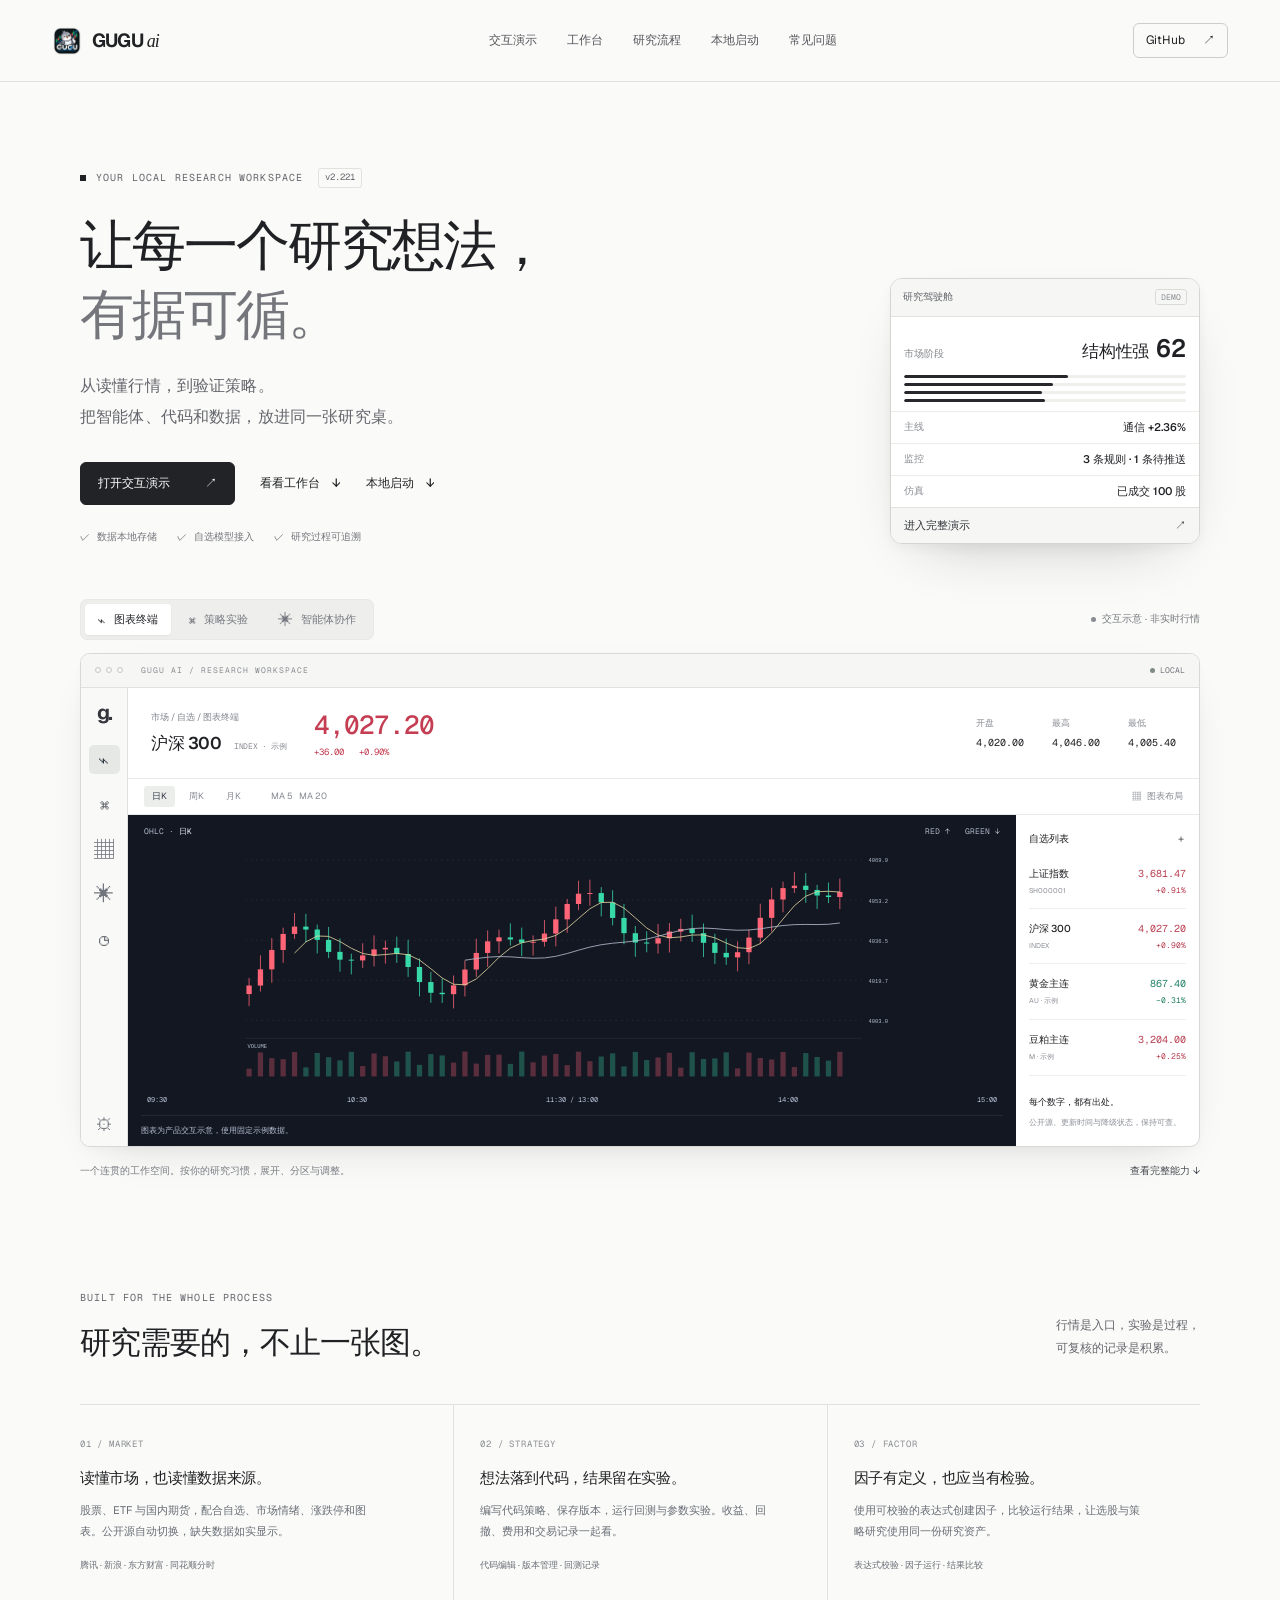
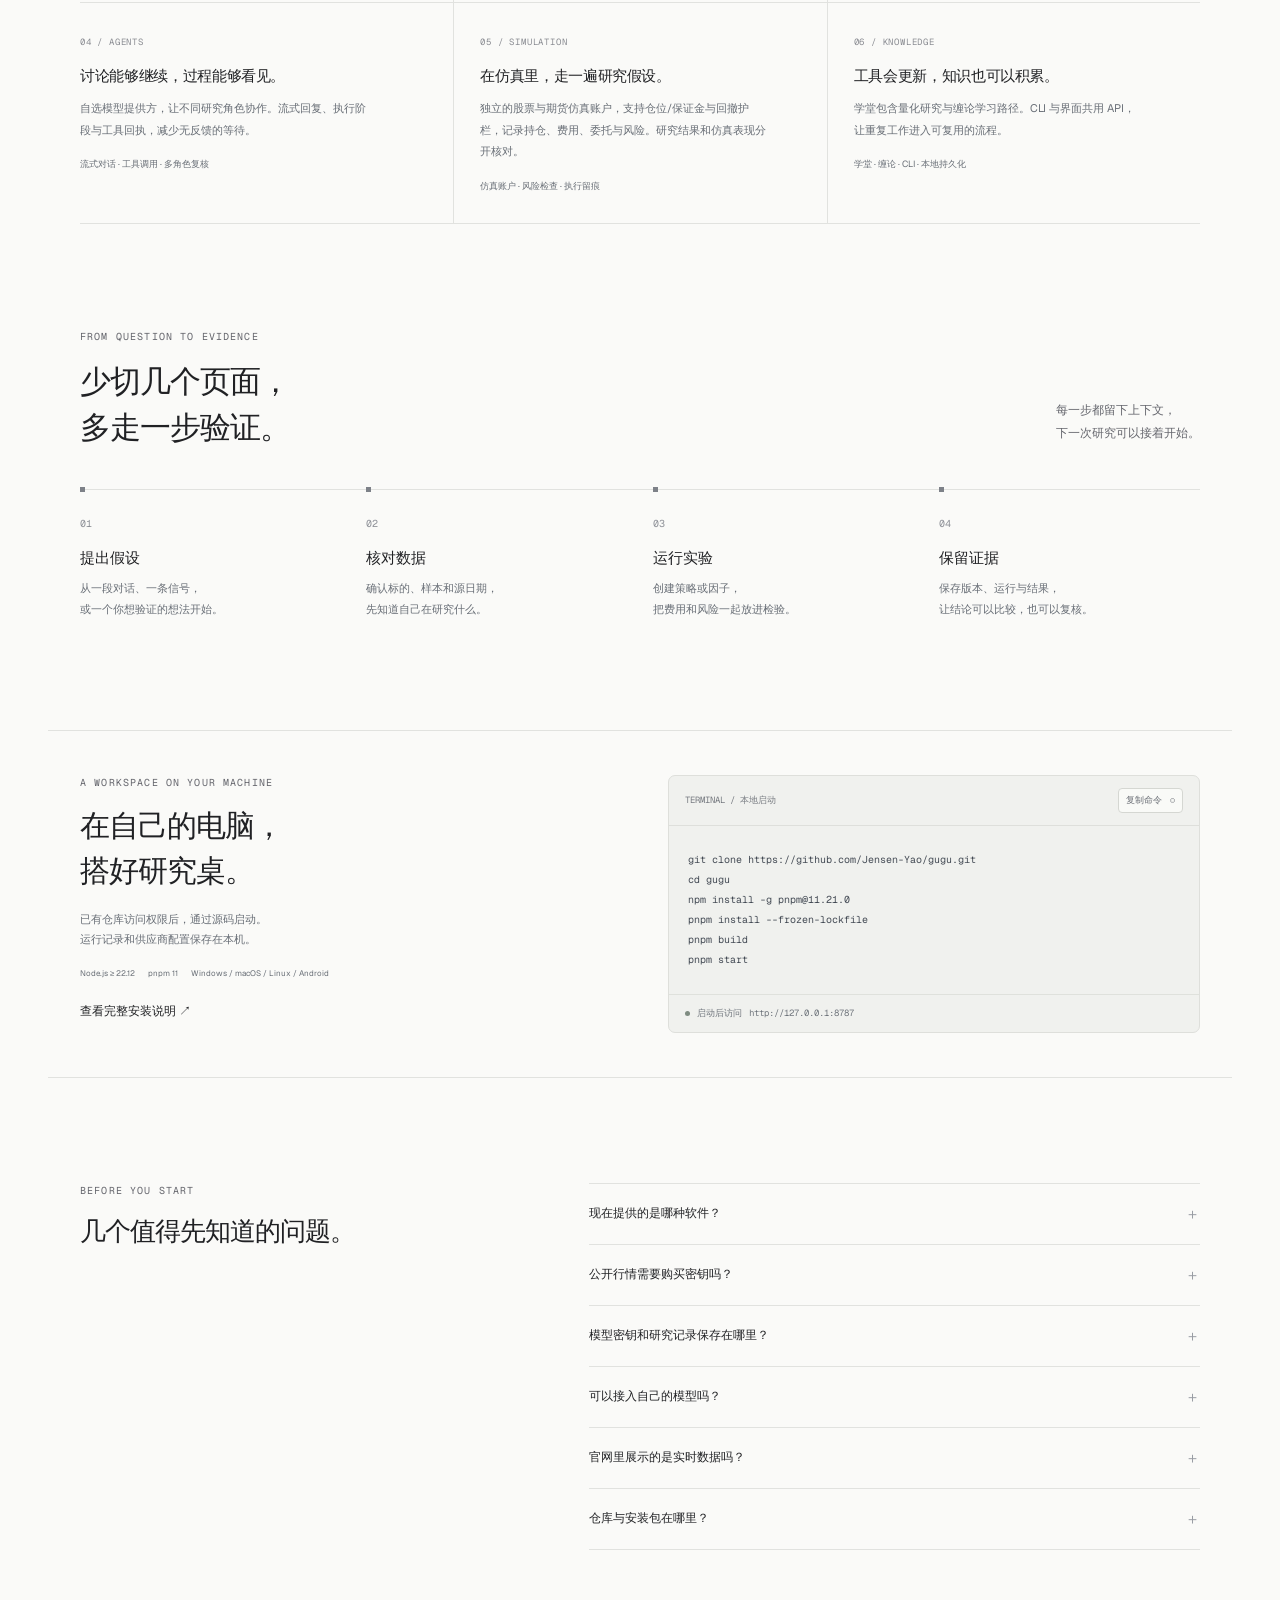
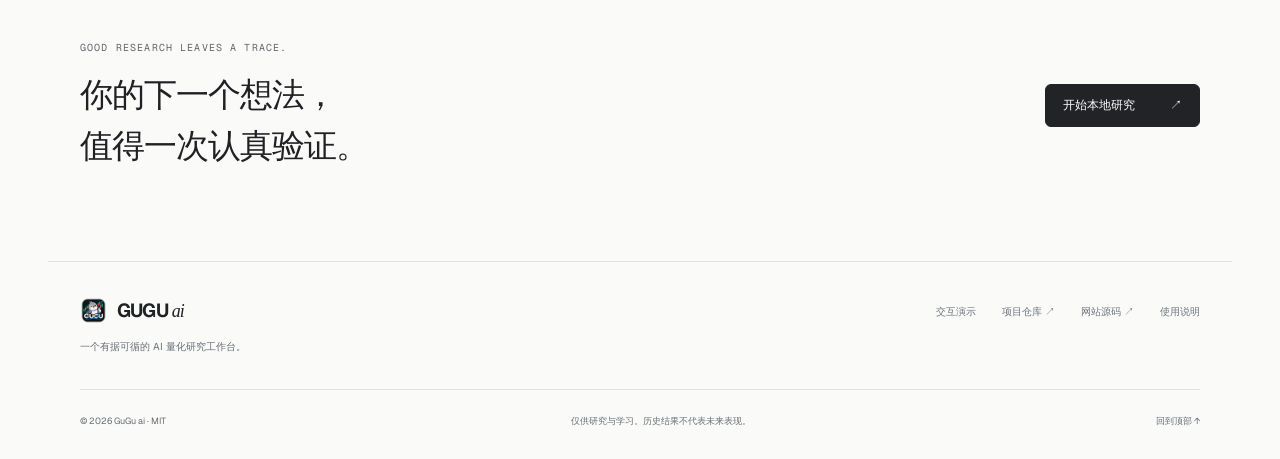
==== commit bfe1ac7a: "docs: update product version" ====
--- a/site/index.html
+++ b/site/index.html
@@ -27,7 +27,7 @@
   <main id="main">
     <section class="hero section-wrap" aria-labelledby="hero-title">
       <div class="hero-copy">
-        <div class="eyebrow"><span class="small-mark" aria-hidden="true"></span> YOUR LOCAL RESEARCH WORKSPACE <span class="version">v2.220</span></div>
+        <div class="eyebrow"><span class="small-mark" aria-hidden="true"></span> YOUR LOCAL RESEARCH WORKSPACE <span class="version">v2.221</span></div>
         <h1 id="hero-title">让每一个研究想法，<br><span>有据可循。</span></h1>
         <p class="hero-description">从读懂行情，到验证策略。<br class="desktop-break">把智能体、代码和数据，放进同一张研究桌。</p>
         <div class="hero-actions"><a class="button button-primary" href="demo.html">打开交互演示 <span aria-hidden="true">↗</span></a><a class="text-link" href="#workspace">看看工作台 <span aria-hidden="true">↓</span></a><a class="text-link" href="#start">本地启动 <span aria-hidden="true">↓</span></a></div>
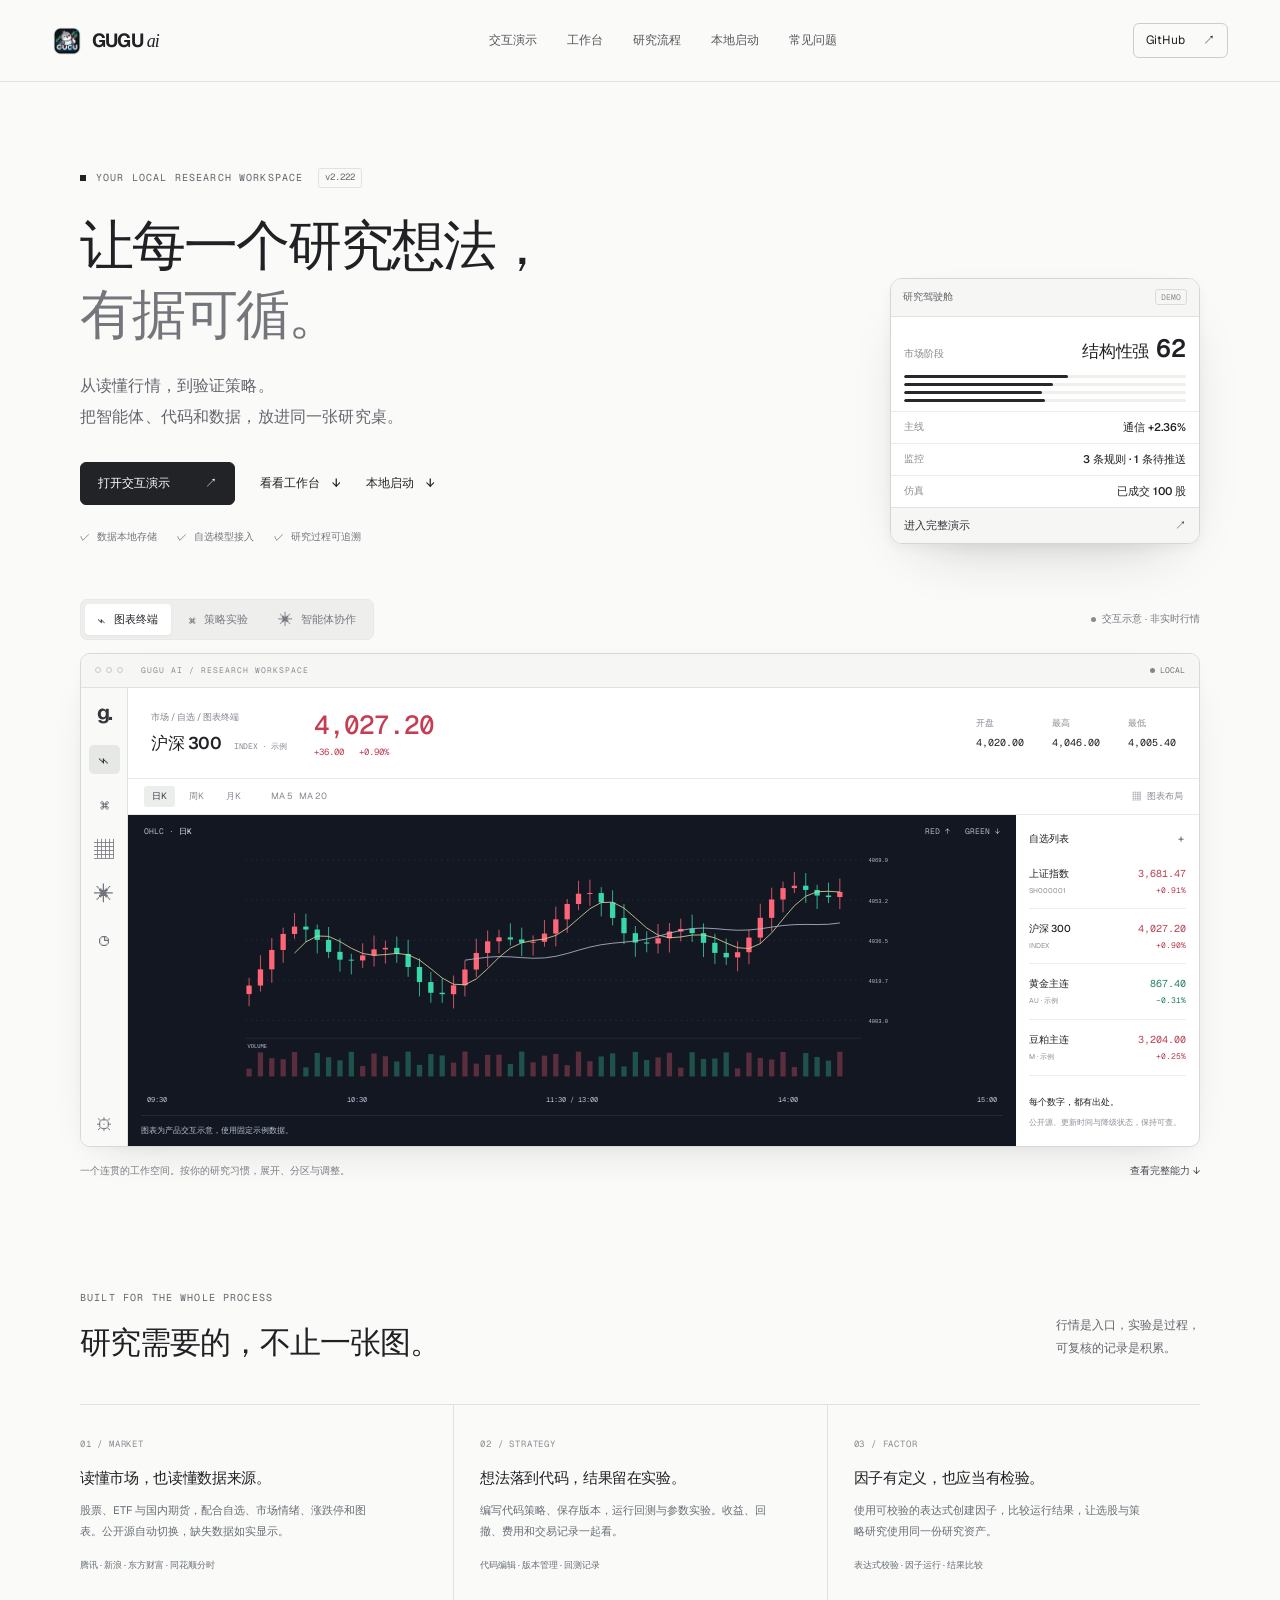
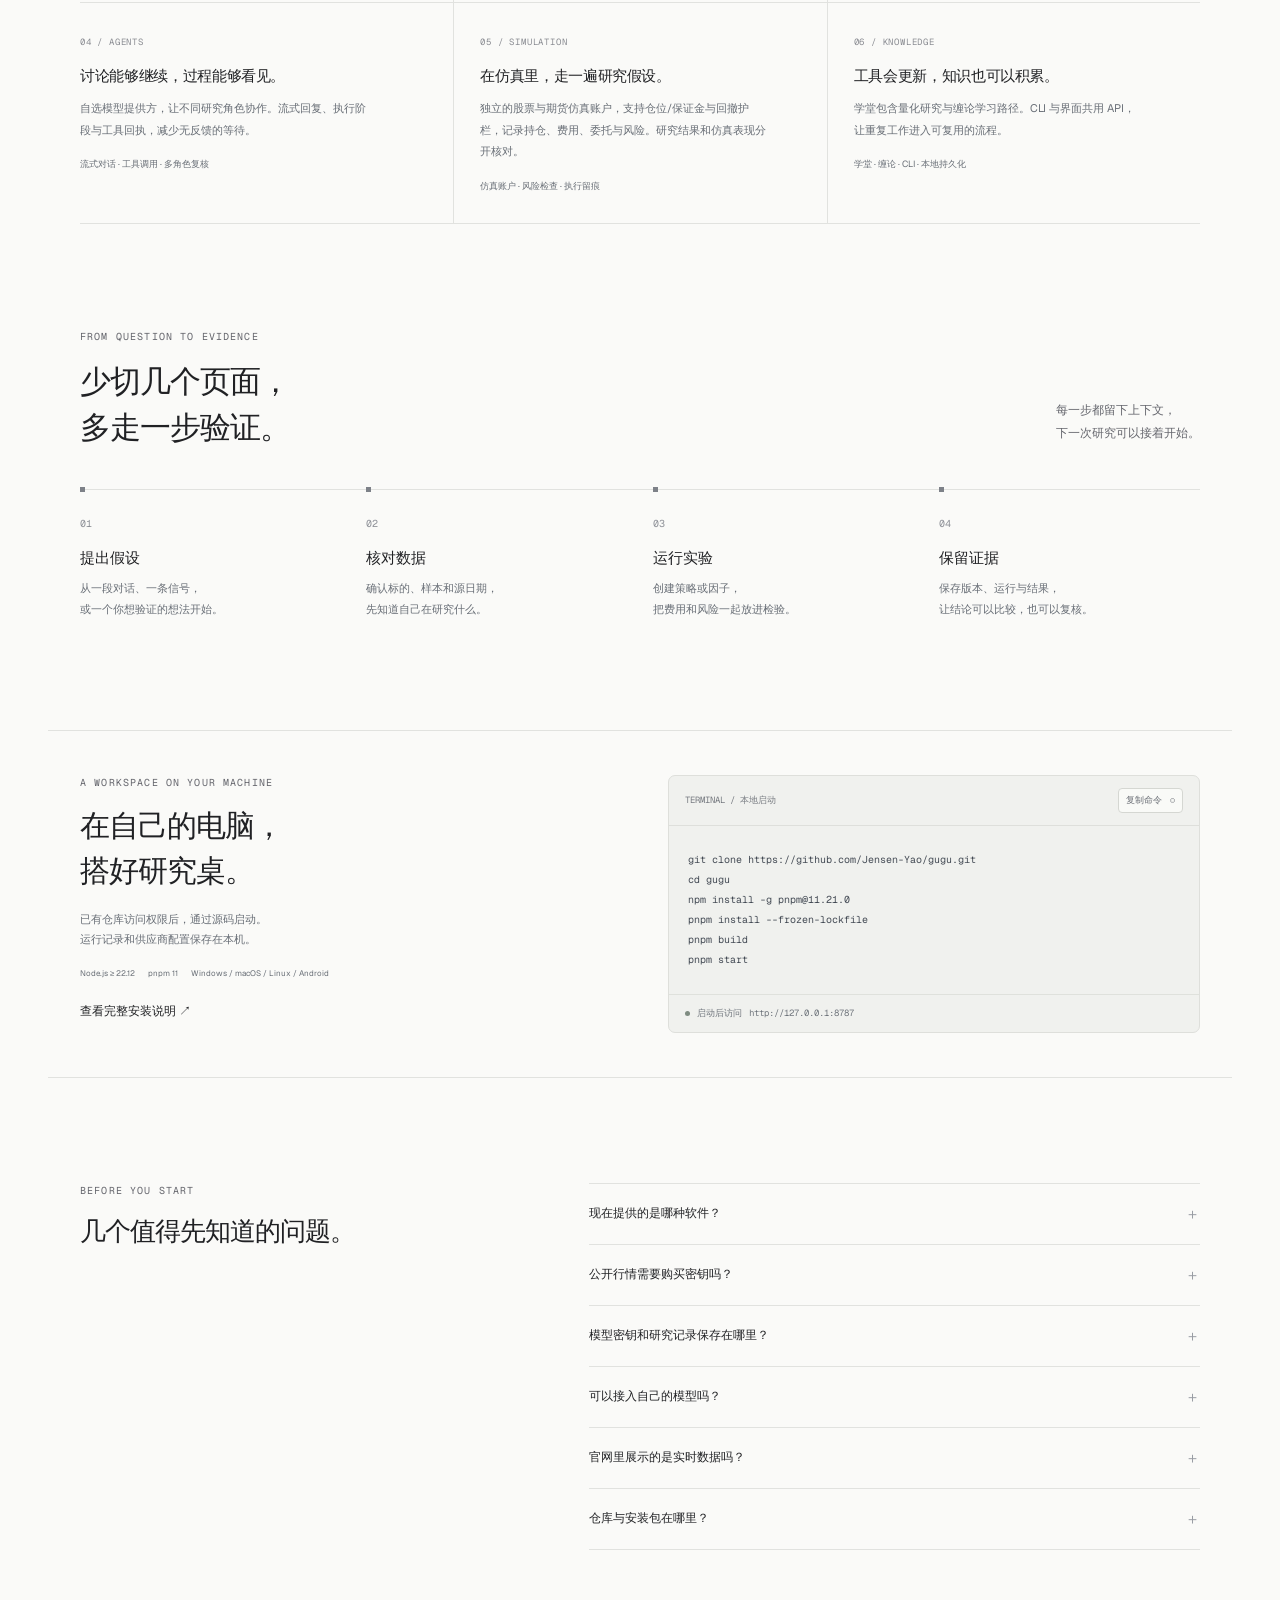
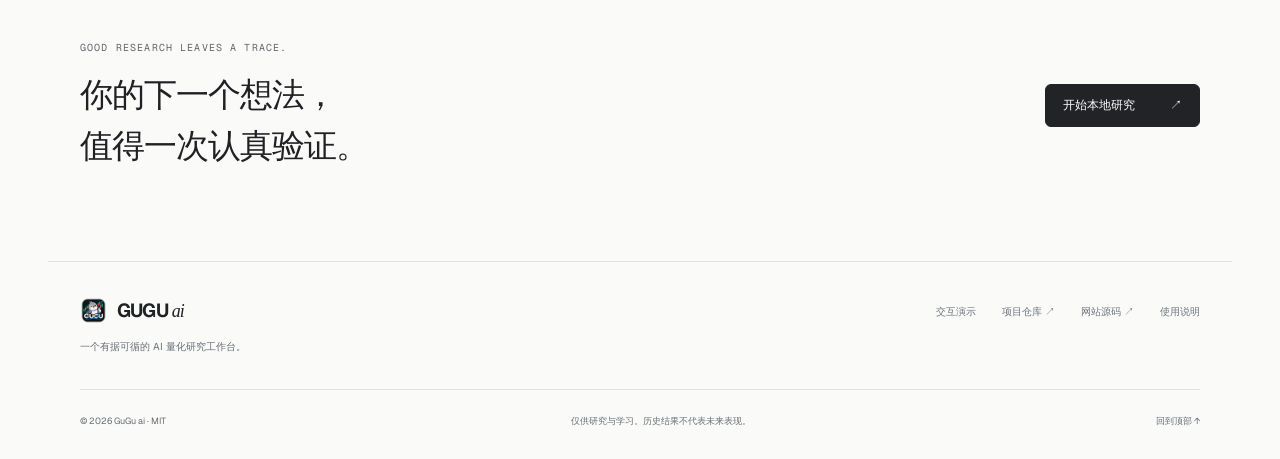
==== commit 0d23f822: "docs: update product version" ====
--- a/site/index.html
+++ b/site/index.html
@@ -27,7 +27,7 @@
   <main id="main">
     <section class="hero section-wrap" aria-labelledby="hero-title">
       <div class="hero-copy">
-        <div class="eyebrow"><span class="small-mark" aria-hidden="true"></span> YOUR LOCAL RESEARCH WORKSPACE <span class="version">v2.221</span></div>
+        <div class="eyebrow"><span class="small-mark" aria-hidden="true"></span> YOUR LOCAL RESEARCH WORKSPACE <span class="version">v2.222</span></div>
         <h1 id="hero-title">让每一个研究想法，<br><span>有据可循。</span></h1>
         <p class="hero-description">从读懂行情，到验证策略。<br class="desktop-break">把智能体、代码和数据，放进同一张研究桌。</p>
         <div class="hero-actions"><a class="button button-primary" href="demo.html">打开交互演示 <span aria-hidden="true">↗</span></a><a class="text-link" href="#workspace">看看工作台 <span aria-hidden="true">↓</span></a><a class="text-link" href="#start">本地启动 <span aria-hidden="true">↓</span></a></div>
